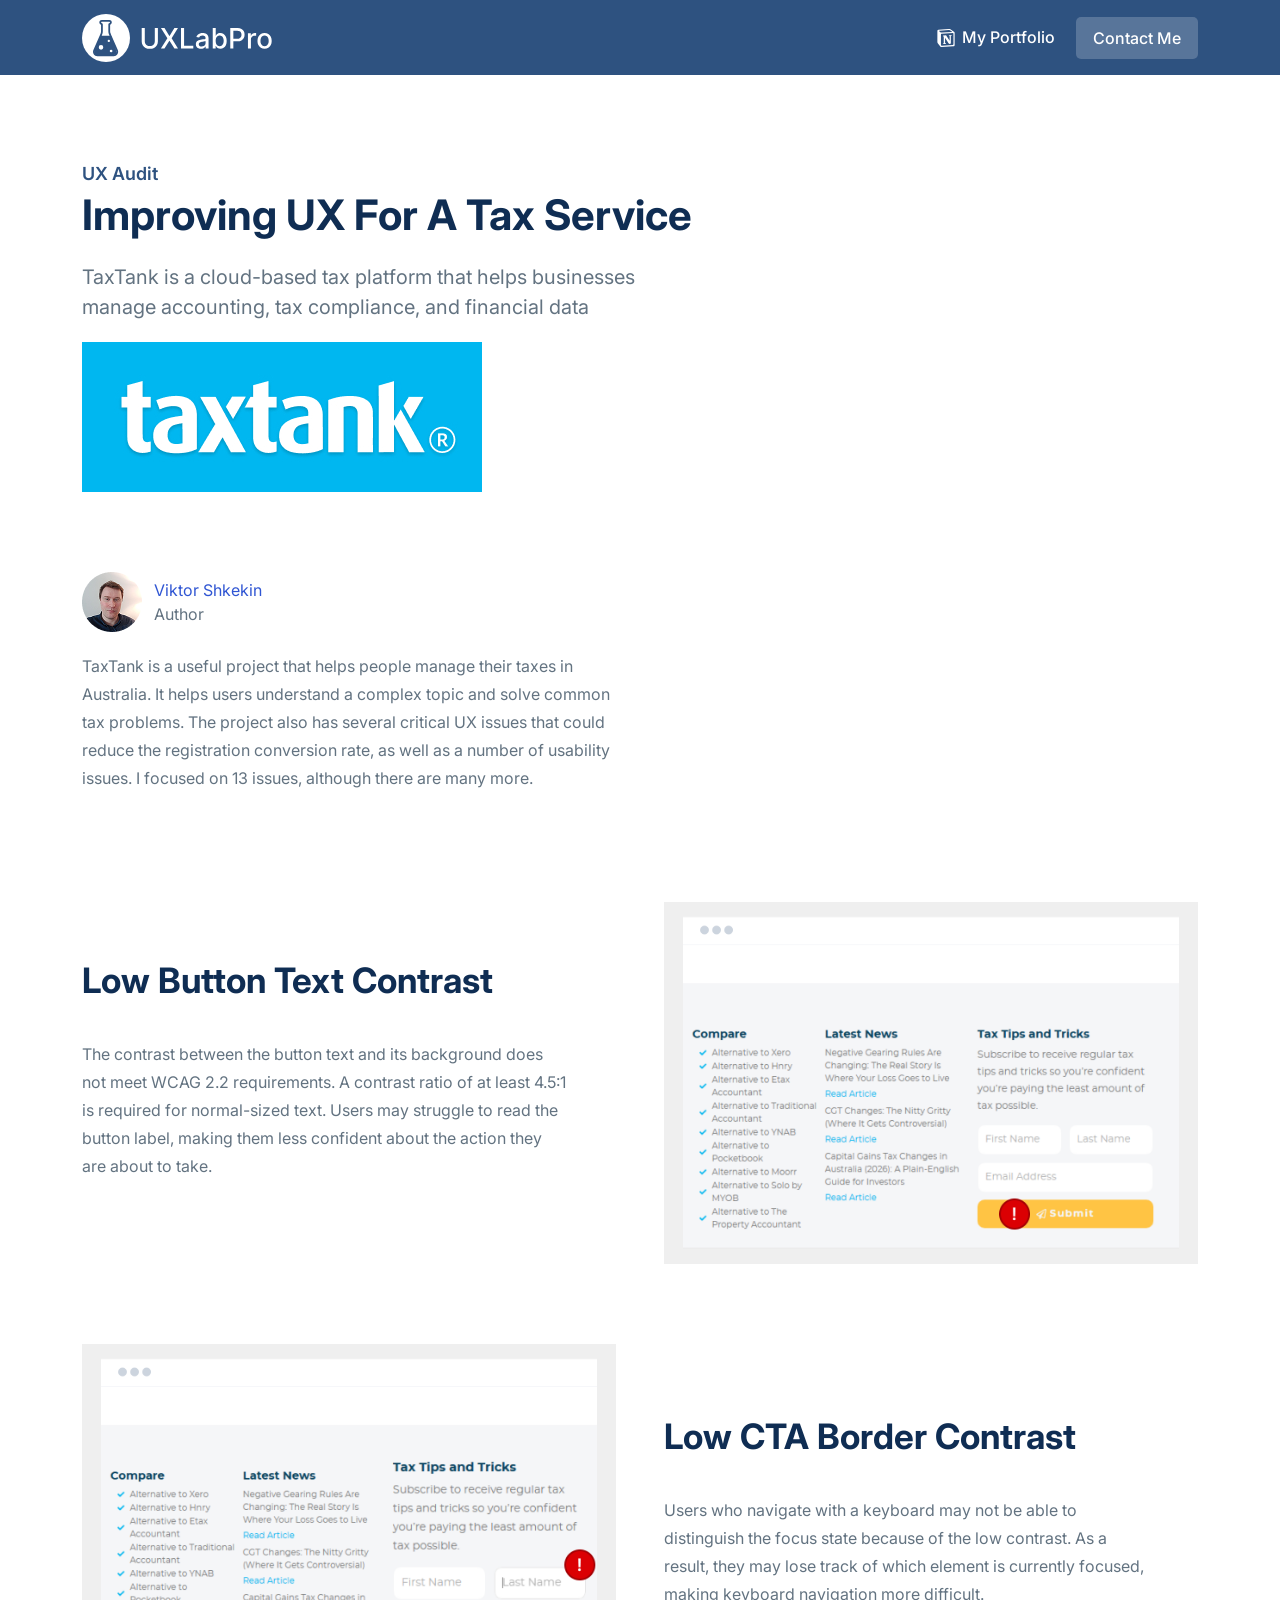
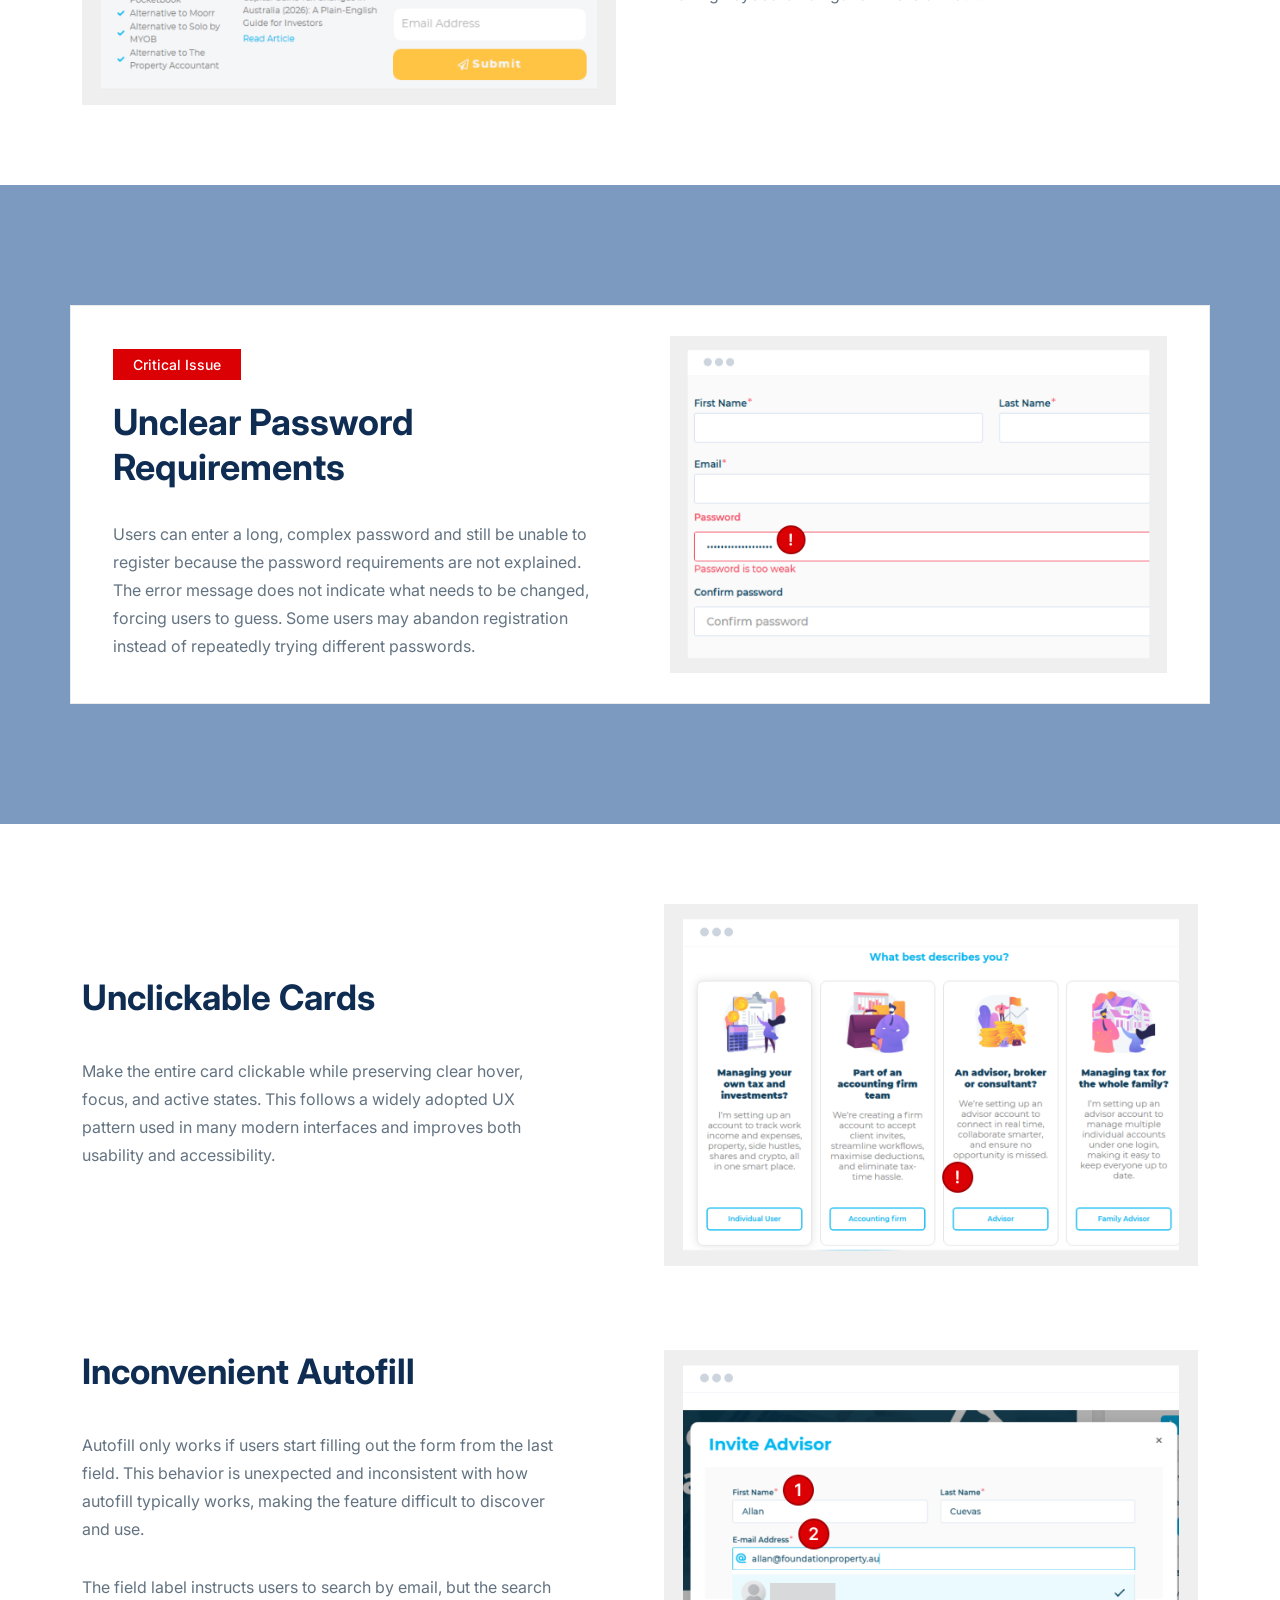
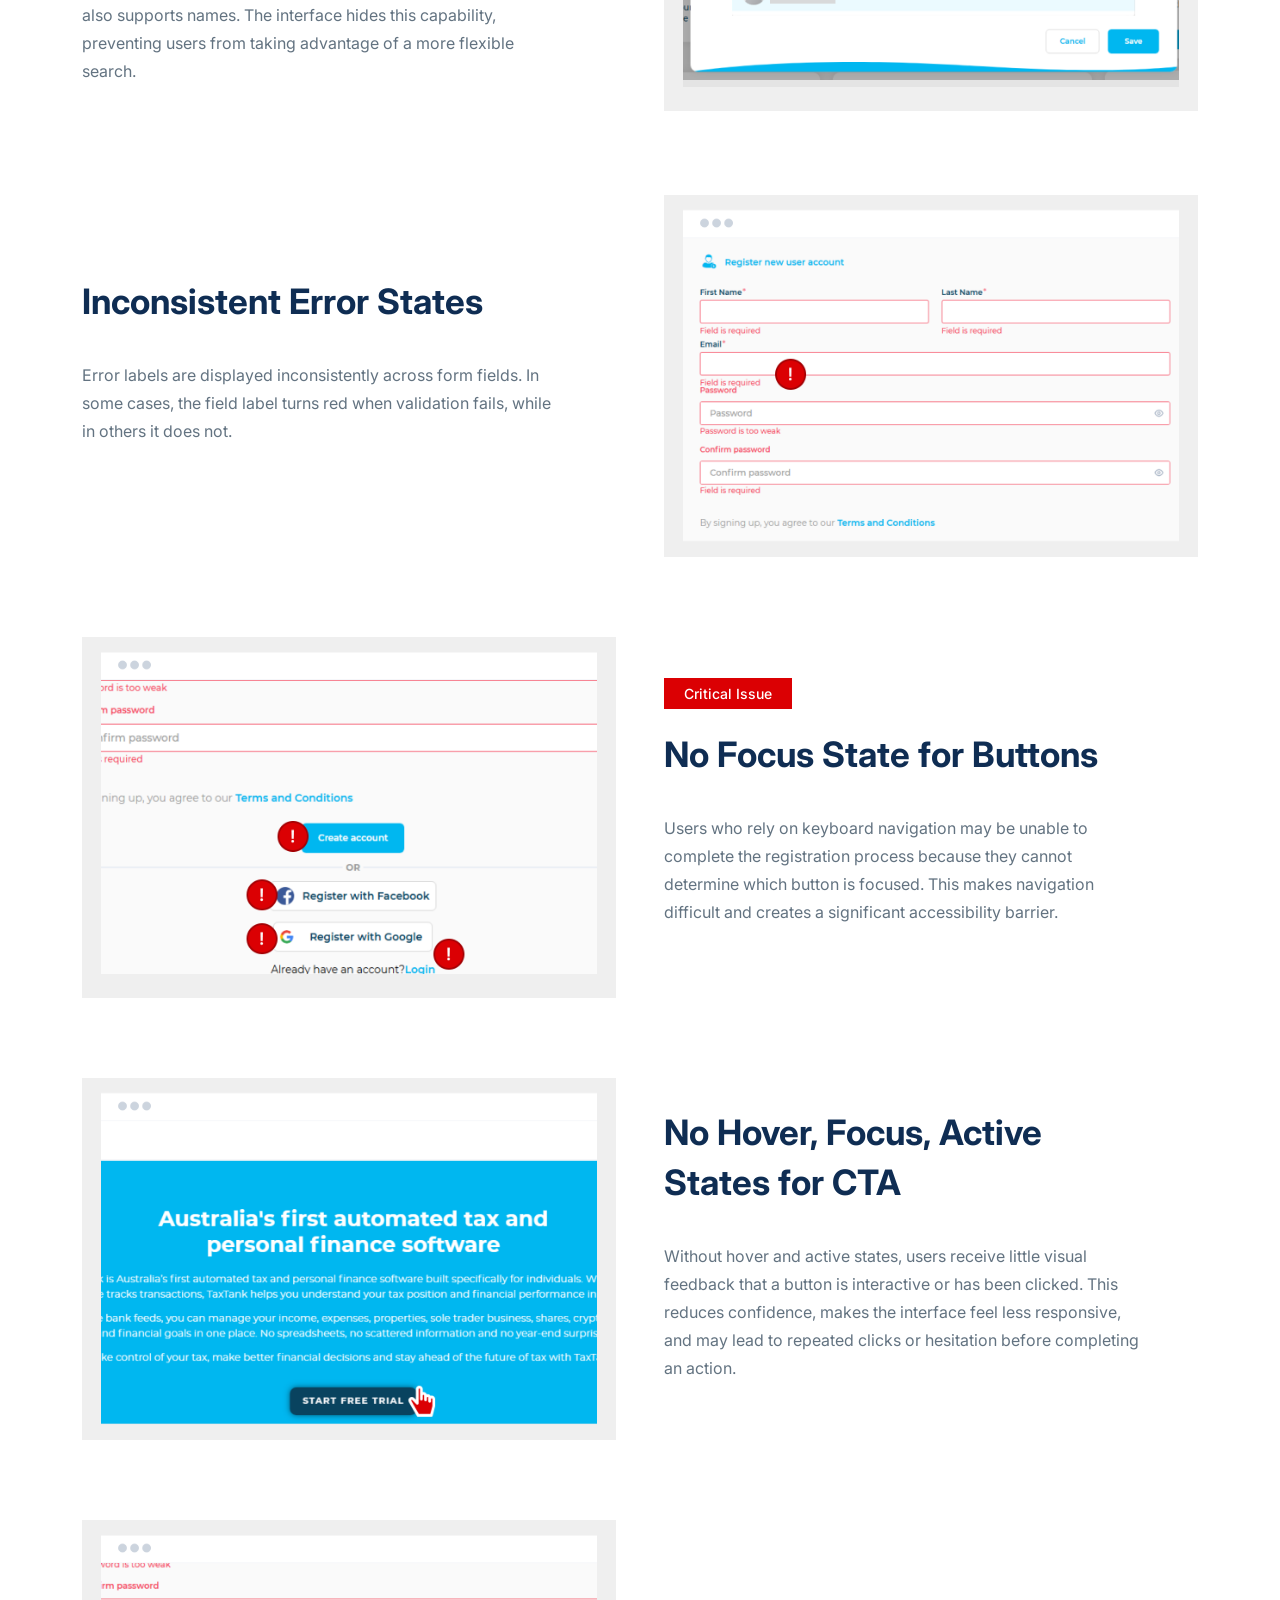
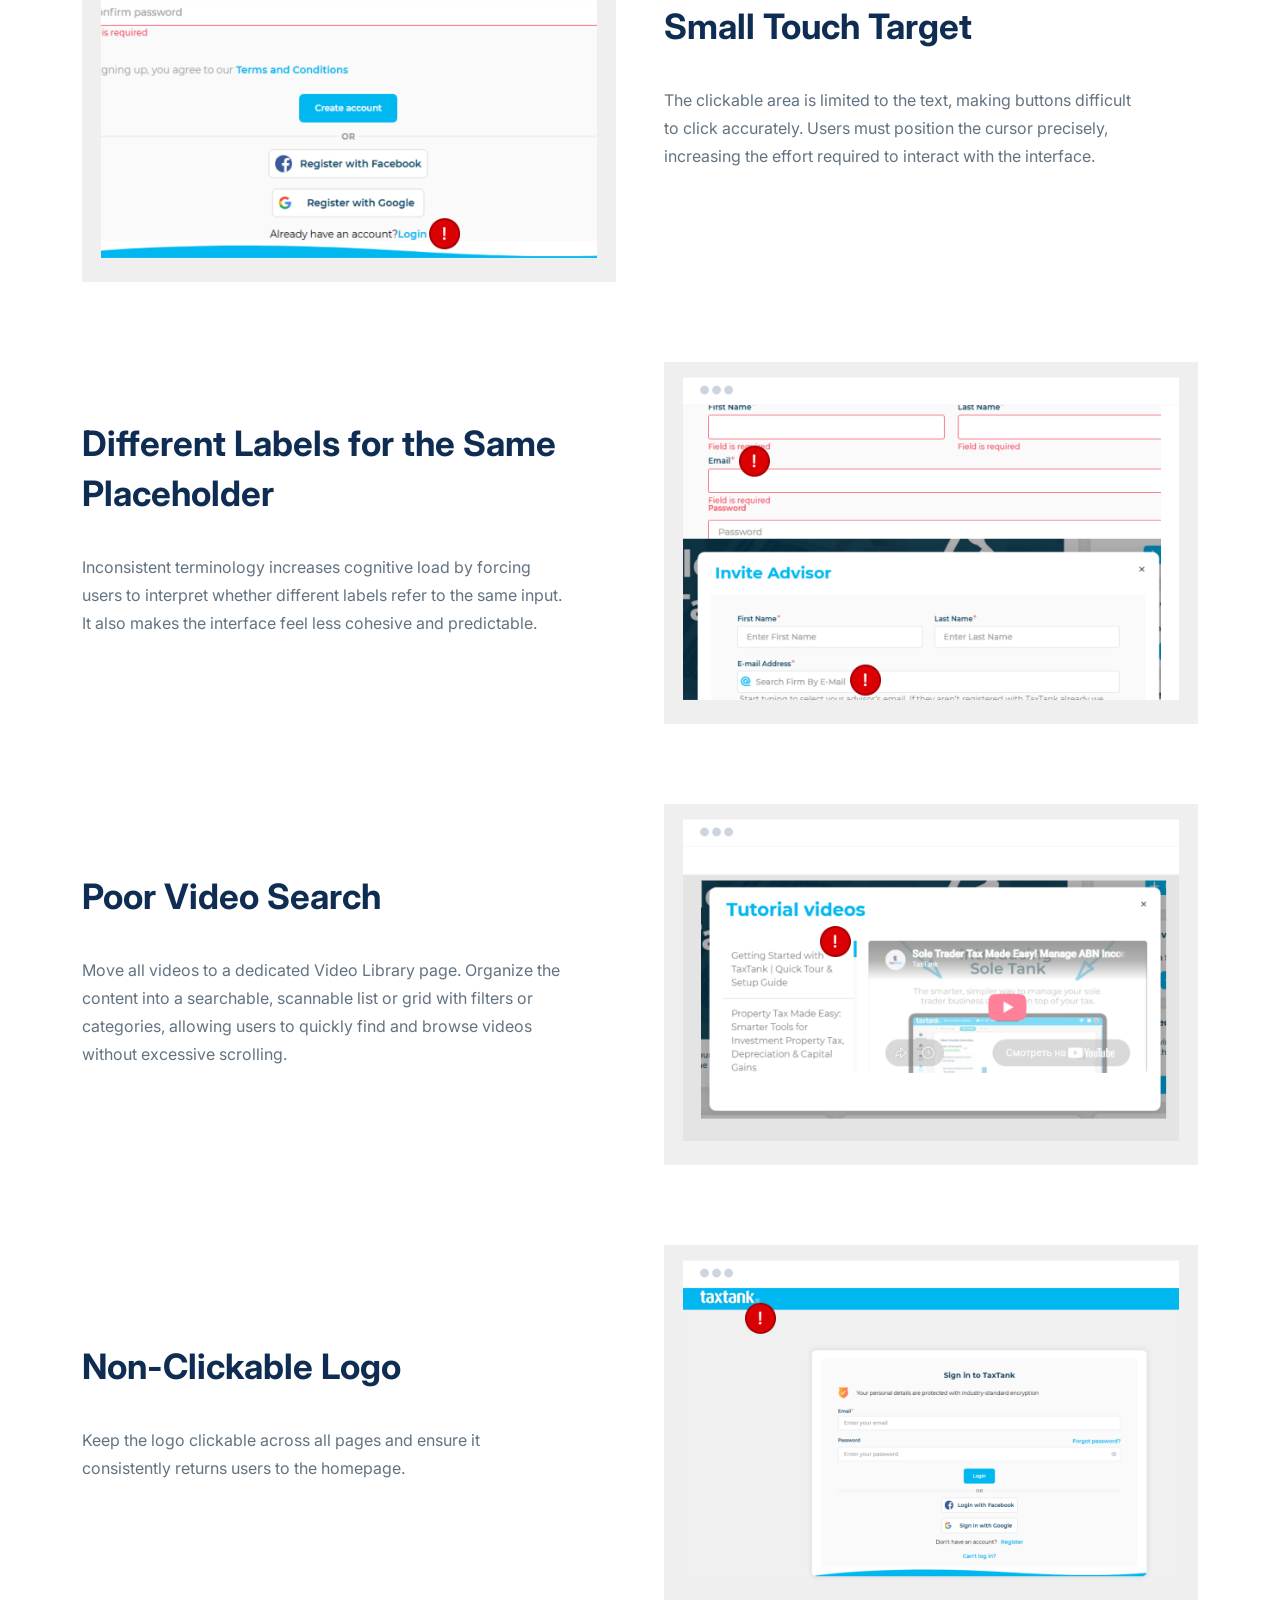
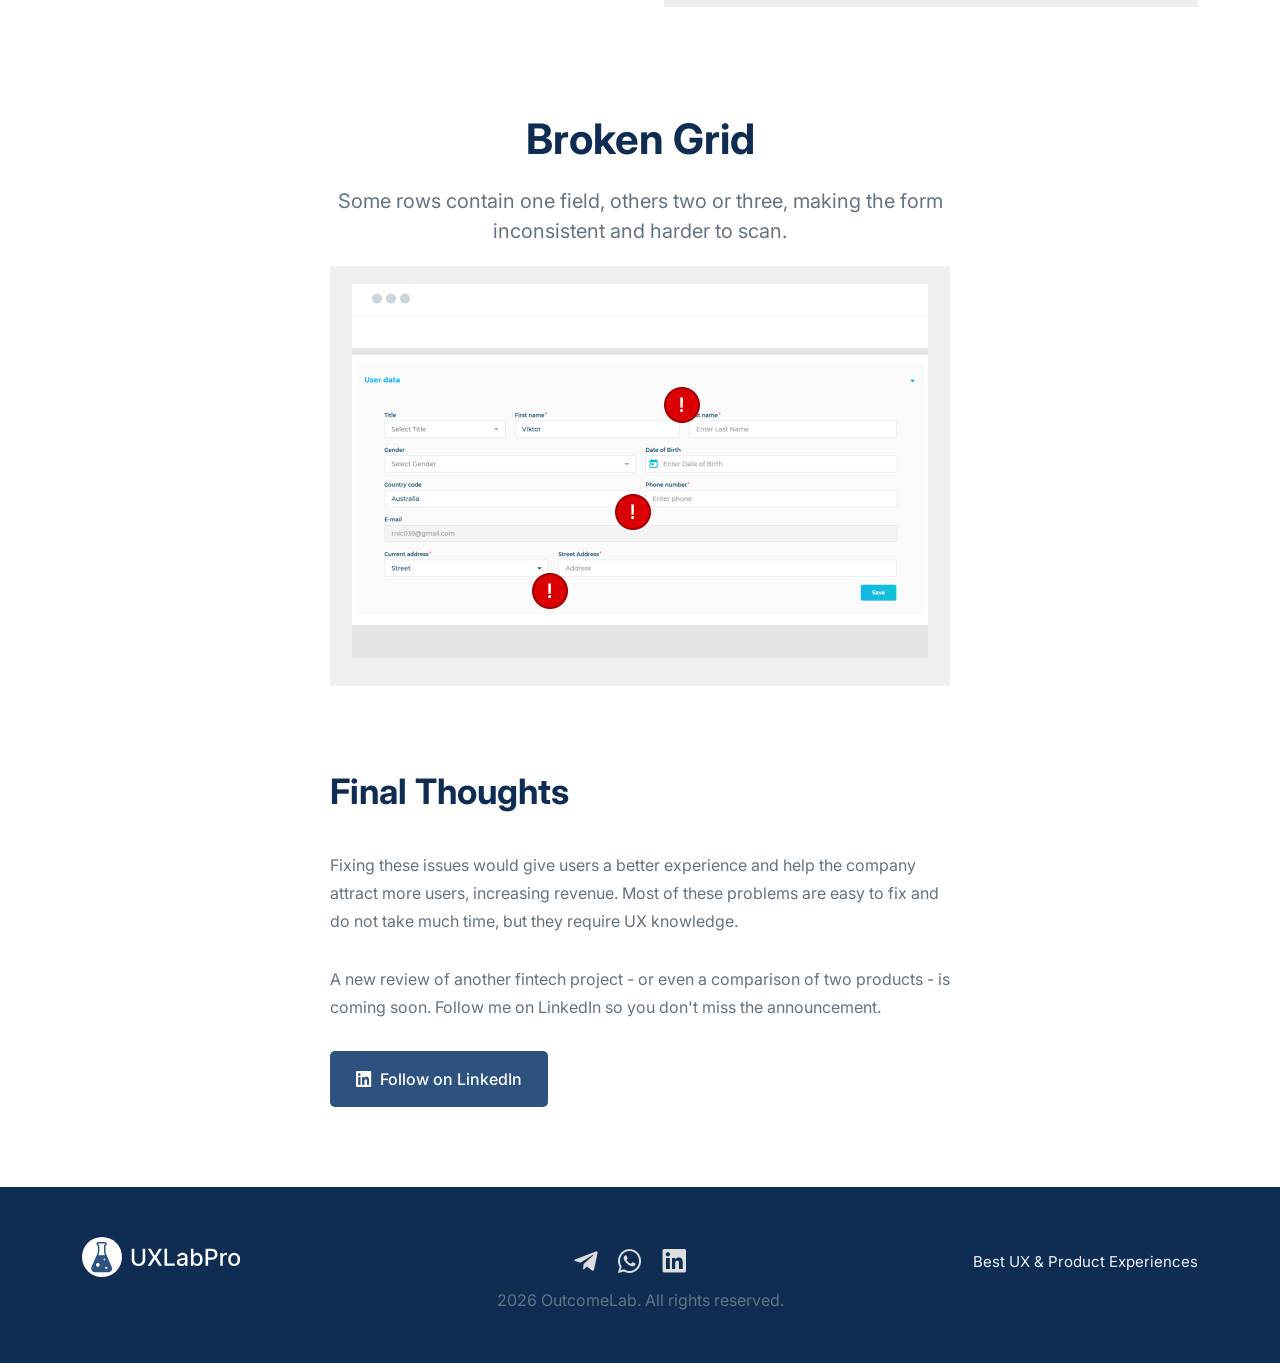
==== taxtank.html @ 3c3e2367 "Add files via upload" ====
<!DOCTYPE html>
<html lang="en">

<base href="@@path">

<link id="fonts-css" href="css/fonts.css" rel="stylesheet" media="screen">
<link id="vvvebjs-css" href="css/custom.css" rel="stylesheet" media="screen">

<link rel="sitemap" type="application/xml" title="Sitemap" href="/feed/index">
<link rel="alternate" type="application/rss+xml" title="Feed" href="/feed/posts" />
<link rel="alternate" type="application/rss+xml" title="Comments Feed" href="/feed/comments" />
<link rel="alternate" type="application/rss+xml" title="Products" href="/feed/products" />

<link rel="icon" type="image/x-icon" href="media/favicon.ico" data-v-global-site.favicon>

<link rel="manifest" href="/manifest.webmanifest">

<link rel="alternate" hreflang="" href="" />

<head>
  <meta http-equiv="Content-Type" content="text/html; charset=UTF-8">
  <meta charset="UTF-8">
  <meta http-equiv="X-UA-Compatible" content="IE=edge">
  <meta name="viewport" content="width=device-width, initial-scale=1.0">
  <title>Play | Free Startup and SaaS Landing Page Template by UIdeck</title>

  <!--====== Favicon Icon ======-->
  <link rel="shortcut icon" href="images/favicon.svg" type="image/svg">

  <!-- ===== All CSS files ===== -->
  <link rel="stylesheet" href="css/bootstrap.min.css">
  <link rel="stylesheet" href="css/animate.css">
  <link rel="stylesheet" href="css/lineicons.css">
  <link rel="stylesheet" href="css/style.css">
</head>

<body>
  <!-- ====== Header Start ====== -->
  <header class="ud-header" data-v-save-global="index.html,header">
    <div class="container">
      <div class="row">
        <div class="col-lg-12">
          <nav class="navbar navbar-expand-lg">
            <div data-v-component-site>
              <a class="navbar-brand" href="index.html" data-v-url-params='{"host":"www.*.*"}'>
                <img src="images/logo/logo.svg" loading="lazy" alt="logo" data-v-site-logo>
                <img src="img/logo.png" alt="Site logo" loading="lazy" class="logo-sticky logo-main"
                  data-v-site-logo-sticky>
                <img src="img/logo-white.png" alt="logo" loading="lazy" class="logo-default-dark logo-main"
                  data-v-site-logo-dark>
                <img src="img/logo-white.png" alt="logo" loading="lazy" class="logo-default-dark-sticky logo-main"
                  data-v-site-logo-dark-sticky>
              </a>
            </div>
            <button class="navbar-toggler">
            </button>

            <div class="navbar-collapse" data-v-component-menu="header" data-v-slug="main-menu">
              <ul id="nav" class="navbar-nav mx-auto" data-v-menu-items>

                <li class="nav-item position-static" data-v-menu-item
                  data-v-class-if-nav-item-has-children="category.children &gt; 0"
                  data-v-class-if-position-static="category.has-text">



                  <div class="ud-submenu" data-v-menu-item-recursive>
                    <div data-v-menu-item class="ud-submenu-item" data-v-class-if-dropdown="category.children &gt; 0">
                      <a class="ud-submenu-link" href="https://github.com/givanz/VvvebJs/wiki" data-v-menu-item-url>
                        <span data-v-menu-item-name data-v-if-not="category.type = 'text'"></span>
                        <span data-v-menu-item-content>
                          <div class="row">
                            <div class="col-6 align-self-center">
                              <img src="/media/demo/posts/4.jpg" alt="Post" width="250" loading="lazy" class="rounded">
                            </div>
                            <div class="col-6">
                              <h4>Features</h4>
                              <p class="text-muted">Just a few mentions, but there is more</p>
                              <ul class="list-unstyled">
                                <li class="text-primary">Page builder</li>
                                <li class="text-primary">Mega menu</li>
                                <li class="text-primary">Multi language</li>
                                <li class="text-primary">Advanced SEO</li>
                                <li class="text-primary">Ecommerce</li>
                              </ul>
                            </div>
                          </div>
                        </span>
                      </a>
                    </div>
                    <div data-v-menu-item class="nav-item" data-v-class-if-dropdown="category.children &gt; 0">
                      <a class="ud-submenu-link" href="https://github.com/givanz/VvvebJs/wiki" data-v-menu-item-url>
                        <span data-v-menu-item-name data-v-if-not="category.type = 'text'">Developer
                          Documentation</span>
                        <span data-v-menu-item-content></span>
                      </a>
                    </div>
                  </div>
                </li>
                <!--
			<ul id="nav" class="navbar-nav mx-auto">
			  <li class="nav-item">
				<a class="ud-menu-scroll" href="#home">Home</a>
			  </li>

			  <li class="nav-item">
				<a class="ud-menu-scroll" href="#about">About</a>
			  </li>
			  <li class="nav-item">
				<a class="ud-menu-scroll" href="#pricing">Pricing</a>
			  </li>
			  <li class="nav-item">
				<a class="ud-menu-scroll" href="#team">Team</a>
			  </li>
			  <li class="nav-item">
				<a class="ud-menu-scroll" href="#contact">Contact</a>
			  </li>
			  <li class="nav-item nav-item-has-children">
				<a href="javascript:void(0)"> Pages </a>
				<ul class="ud-submenu">
				  <li class="ud-submenu-item">
					<a href="about.html" class="ud-submenu-link">
					  About Page
					</a>
				  </li>
				  <li class="ud-submenu-item">
					<a href="pricing.html" class="ud-submenu-link">
					  Pricing Page
					</a>
				  </li>
				  <li class="ud-submenu-item">
					<a href="contact.html" class="ud-submenu-link">
					  Contact Page
					</a>
				  </li>
				  <li class="ud-submenu-item">
					<a href="blog.html" class="ud-submenu-link">
					  Blog Grid Page
					</a>
				  </li>
				  <li class="ud-submenu-item">
					<a href="blog-details.html" class="ud-submenu-link">
					  Blog Details Page
					</a>
				  </li>
				  <li class="ud-submenu-item">
					<a href="login.html" class="ud-submenu-link">
					  Sign In Page
					</a>
				  </li>
				  <li class="ud-submenu-item">
					<a href="404.html" class="ud-submenu-link">404 Page</a>
				  </li>
				</ul>
			  </li>
			</ul>
-->
              </ul>
            </div>


            <div class="navbar-btn  d-sm-inline-block">
              <a href="https://wandering-painter-753.notion.site/Victor-Shkekin-Senior-Product-Designer-358570eb853d80d586e1e775e49eab2e"
                class="ud-main-btn ud-login-btn" target="_blank">

                <img src="images//about/notion.svg" alt="Notion" width="24" height="24">

                My Portfolio
              </a>




              <a class="ud-main-btn ud-white-btn" data-bs-toggle="modal" data-bs-target="#contactModal"
                data-v-url="user/signup/index" href="javascript:void(0)">
                Contact Me
              </a>
            </div>
          </nav>
        </div>
      </div>
    </div>
  </header>
  <!-- ====== Header End ====== -->

  <!-- ====== Banner Start ====== -->

  <section class="ud-page-banner">

    <div class="container mt-5">

      <div class="row">

        <div class="col-lg-12">
          <div class="ud-blog-details-content">

            <div class="ud-section-title">


              <span>UX Audit</span>

              <h1> Improving UX for a Tax Service </h1>
              <p>
                TaxTank is a cloud-based tax platform that helps businesses manage accounting, tax compliance, and
                financial data
              </p>
              <div class="ud-blog-image">

                <img src="images/img/tax.jpg" alt="blog">

              </div>

            </div>


          </div>
        </div>


      </div>
    </div>


    <div class="container mt-5">
      <div class="row">
        <div class="col-lg-6 ">
          <div class="ud-blog-details-content ">

            <div class="autor-article-container ">

              <img src="images/blog/author.png" alt="author">
              <div class="autor-article">
                <span>
                  <a href="javascript:void(0)"> Viktor Shkekin </a>
                </span>
                <span>
                  Author
                </span>
              </div>
            </div>
          </div>

          <p class="ud-blog-details-para">
            TaxTank is a useful project that helps people manage their taxes in Australia. It helps users understand a
            complex topic and solve common tax problems. The project also has several critical UX issues that could
            reduce the registration conversion rate, as well as a number of usability issues. I focused on 13 issues,
            although there are many more.
          </p>
        </div>
      </div>
    </div>

    <!-- ====== The first block ====== -->


    <!-- ====== left  ====== -->
    <div class="container mt-5 ">
      <div class="row align-items-center gx-5">

        <div class="col-lg-6">
          <div class="ud-blog-details-content">
            <h2 class="ud-blog-details-title">
              Low Button Text Contrast
            </h2>
            <p class="ud-blog-details-para">
              The contrast between the button text and its background does not meet WCAG 2.2 requirements.
              A contrast ratio of at least 4.5:1 is required for normal-sized text.
              Users may struggle to read the button label, making them less confident about the action they are about to
              take.
            </p>
          </div>
        </div>

        <div class="col-lg-6 zoom-card ">
          <div class="ud-blog-sidebar">

            <div class="ud-blog-image">

              <img src="images/companies/taxtank/1.png" class="w-100 zoom-image" data-bs-toggle="modal"
                style="cursor: zoom-in" ; data-bs-target="#imageModal">
            </div>

          </div>
        </div>

      </div>
    </div>

    <!-- ====== right  ====== -->
    <div class="container mt-5">
      <div class="row align-items-center gx-5">

        <div class="col-lg-6 zoom-card gap-mobile">
          <div class="ud-blog-sidebar">

            <div class="ud-blog-image">

              <img src="images/companies/taxtank/2.png" class="w-100 zoom-image" data-bs-toggle="modal"
                style="cursor: zoom-in" data-bs-target="#imageModal ">
            </div>

          </div>
        </div>
        <div class="col-lg-6">
          <div class="ud-blog-details-content ">
            <h2 class="ud-blog-details-title">
              Low CTA Border Contrast
            </h2>
            <p class="ud-blog-details-para">
              Users who navigate with a keyboard may not be able to distinguish the focus state because of the low
              contrast. As a result,
              they may lose track of which element is currently focused, making keyboard navigation more difficult.
            </p>

          </div>
        </div>



      </div>
    </div>

    <!-- ====== important  ====== -->
    <section id="about" class="ud-about mt-5">
      <div class="container ">
        <div class="row">
          <div class="ud-about-wrapper wow fadeInUp" data-wow-delay=".2s">
            <div class="col-lg-6">
              <div class="ud-about-content-wrapper">
                <div class="ud-about-content">
                  <span class="tag tag-red">Critical Issue</span>
                  <h2>Unclear Password Requirements</h2>
                  <p>
                    Users can enter a long, complex password and still be unable to register because the password
                    requirements are not explained.
                    The error message does not indicate what needs to be changed, forcing users to guess. Some users may
                    abandon registration
                    instead of repeatedly trying different passwords.
                  </p>

                </div>
              </div>
            </div>

            <div class="col-lg-6 zoom-card gap-mobile">
              <div class="ud-blog-sidebar">

                <div class="ud-blog-image ud-about-image">

                  <img src="images/companies/taxtank/3.png" class="w-100 zoom-image" data-bs-toggle="modal"
                    style="cursor: zoom-in" data-bs-target="#imageModal ">
                </div>

              </div>
            </div>



          </div>
        </div>
      </div>
    </section>

    <!-- ====== left  ====== -->
    <div class="container mt-5 ">
      <div class="row align-items-center gx-5">

        <div class="col-lg-6">
          <div class="ud-blog-details-content">
            <h2 class="ud-blog-details-title">
              Unclickable Cards
            </h2>
            <p class="ud-blog-details-para">
              Make the entire card clickable while preserving clear hover, focus, and active states. This follows a
              widely adopted UX pattern used in many modern interfaces and improves both usability and accessibility.
            </p>
          </div>
        </div>

        <div class="col-lg-6 zoom-card ">
          <div class="ud-blog-sidebar">

            <div class="ud-blog-image">

              <img src="images/companies/taxtank/4.png" class="w-100 zoom-image" data-bs-toggle="modal"
                style="cursor: zoom-in" ; data-bs-target="#imageModal">
            </div>

          </div>
        </div>

      </div>
    </div>

    <!-- ====== left  ====== -->
    <div class="container mt-5 ">
      <div class="row align-items-center gx-5">

        <div class="col-lg-6">
          <div class="ud-blog-details-content">
            <h2 class="ud-blog-details-title">
              Inconvenient Autofill
            </h2>
            <p class="ud-blog-details-para">
              Autofill only works if users start filling out the form from the last field. This behavior is unexpected
              and inconsistent with how autofill
              typically works, making the feature difficult to discover and use.
            </p>

            <p class="ud-blog-details-para">
              The field label instructs users to search by email, but the search also supports names. The interface
              hides this capability,
              preventing users from taking advantage of a more flexible search.
            </p>
          </div>
        </div>

        <div class="col-lg-6 zoom-card ">
          <div class="ud-blog-sidebar">

            <div class="ud-blog-image">

              <img src="images/companies/taxtank/5.png" class="w-100 zoom-image" data-bs-toggle="modal"
                style="cursor: zoom-in" ; data-bs-target="#imageModal">
            </div>

          </div>
        </div>

      </div>
    </div>

    <!-- ====== left  ====== -->
    <div class="container mt-5 ">
      <div class="row align-items-center gx-5">

        <div class="col-lg-6">
          <div class="ud-blog-details-content">
            <h2 class="ud-blog-details-title">
              Inconsistent Error States
            </h2>
            <p class="ud-blog-details-para">
              Error labels are displayed inconsistently across form fields. In some cases, the field label turns red
              when validation fails, while in others it does not.
            </p>
          </div>
        </div>

        <div class="col-lg-6 zoom-card ">
          <div class="ud-blog-sidebar">

            <div class="ud-blog-image">

              <img src="images/companies/taxtank/6.png" class="w-100 zoom-image" data-bs-toggle="modal"
                style="cursor: zoom-in" ; data-bs-target="#imageModal">
            </div>

          </div>
        </div>

      </div>
    </div>

    <!-- ====== right  ====== -->
    <div class="container mt-5">
      <div class="row align-items-center gx-5">

        <div class="col-lg-6 zoom-card gap-mobile">
          <div class="ud-blog-sidebar">

            <div class="ud-blog-image">

              <img src="images/companies/taxtank/7.png" class="w-100 zoom-image" data-bs-toggle="modal"
                style="cursor: zoom-in" data-bs-target="#imageModal ">
            </div>

          </div>
        </div>
        <div class="col-lg-6">
          <div class="ud-blog-details-content ">
            <div class="ud-about-content">
              <span class="tag tag-red">Critical Issue</span>
            </div>
            <h2 class="ud-blog-details-title">
              No Focus State for Buttons
            </h2>
            <p class="ud-blog-details-para">
              Users who rely on keyboard navigation may be unable to complete the registration process because they
              cannot determine which button is focused.
              This makes navigation difficult and creates a significant accessibility barrier.
            </p>

          </div>
        </div>



      </div>
    </div>

    <!-- ====== right  ====== -->
    <div class="container mt-5">
      <div class="row align-items-center gx-5">

        <div class="col-lg-6 zoom-card gap-mobile">
          <div class="ud-blog-sidebar">

            <div class="ud-blog-image">

              <img src="images/companies/taxtank/8.png" class="w-100 zoom-image" data-bs-toggle="modal"
                style="cursor: zoom-in" data-bs-target="#imageModal ">
            </div>

          </div>
        </div>
        <div class="col-lg-6">
          <div class="ud-blog-details-content ">
            <h2 class="ud-blog-details-title">
              No Hover, Focus, Active States for CTA
            </h2>
            <p class="ud-blog-details-para">
              Without hover and active states, users receive little visual feedback that a button is interactive or has
              been clicked. This reduces confidence, makes the interface feel less responsive, and may lead to repeated
              clicks or hesitation before completing an action.
            </p>

          </div>
        </div>



      </div>
    </div>

    <!-- ====== right  ====== -->
    <div class="container mt-5">
      <div class="row align-items-center gx-5">

        <div class="col-lg-6 zoom-card gap-mobile">
          <div class="ud-blog-sidebar">

            <div class="ud-blog-image">

              <img src="images/companies/taxtank/9.png" class="w-100 zoom-image" data-bs-toggle="modal"
                style="cursor: zoom-in" data-bs-target="#imageModal ">
            </div>

          </div>
        </div>
        <div class="col-lg-6">
          <div class="ud-blog-details-content ">
            <h2 class="ud-blog-details-title">
              Small Touch Target
            </h2>
            <p class="ud-blog-details-para">
              The clickable area is limited to the text, making buttons difficult to click accurately.
              Users must position the cursor precisely, increasing the effort required to interact with the interface.
            </p>

          </div>
        </div>



      </div>
    </div>

    <!-- ====== left  ====== -->
    <div class="container mt-5 ">
      <div class="row align-items-center gx-5">

        <div class="col-lg-6">
          <div class="ud-blog-details-content">
            <h2 class="ud-blog-details-title">
              Different Labels for the Same Placeholder
            </h2>
            <p class="ud-blog-details-para">
              Inconsistent terminology increases cognitive load by forcing users to interpret whether different labels
              refer to the same input.
              It also makes the interface feel less cohesive and predictable.
            </p>
          </div>
        </div>

        <div class="col-lg-6 zoom-card ">
          <div class="ud-blog-sidebar">

            <div class="ud-blog-image">

              <img src="images/companies/taxtank/10.png" class="w-100 zoom-image" data-bs-toggle="modal"
                style="cursor: zoom-in" ; data-bs-target="#imageModal">
            </div>

          </div>
        </div>

      </div>
    </div>

    <!-- ====== left  ====== -->
    <div class="container mt-5 ">
      <div class="row align-items-center gx-5">

        <div class="col-lg-6">
          <div class="ud-blog-details-content">
            <h2 class="ud-blog-details-title">
              Poor Video Search
            </h2>
            <p class="ud-blog-details-para">
              Move all videos to a dedicated Video Library page. Organize the content into a searchable, scannable list
              or grid with filters or categories, allowing users to quickly find and browse videos without excessive
              scrolling.
            </p>
          </div>
        </div>

        <div class="col-lg-6 zoom-card ">
          <div class="ud-blog-sidebar">

            <div class="ud-blog-image">

              <img src="images/companies/taxtank/11.png" class="w-100 zoom-image" data-bs-toggle="modal"
                style="cursor: zoom-in" ; data-bs-target="#imageModal">
            </div>

          </div>
        </div>

      </div>
    </div>

    <!-- ====== left  ====== -->
    <div class="container mt-5 ">
      <div class="row align-items-center gx-5">

        <div class="col-lg-6">
          <div class="ud-blog-details-content">
            <h2 class="ud-blog-details-title">
              Non-Clickable Logo
            </h2>
            <p class="ud-blog-details-para">
              Keep the logo clickable across all pages and ensure it consistently returns users to the homepage.
            </p>
          </div>
        </div>

        <div class="col-lg-6 zoom-card ">
          <div class="ud-blog-sidebar">

            <div class="ud-blog-image">

              <img src="images/companies/taxtank/12.png" class="w-100 zoom-image" data-bs-toggle="modal"
                style="cursor: zoom-in" ; data-bs-target="#imageModal">
            </div>

          </div>
        </div>

      </div>
    </div>

    <!-- ====== center  ====== -->
    <div class="container mt-4">
      <div class="row">
        <div class="col-lg-12">
          <div class="ud-section-title mx-auto text-center mt-5">
            <h2 class="ud-blog-details-title">
              Broken Grid
            </h2>
            <p class="ud-blog-details-para">
              Some rows contain one field, others two or three, making the form inconsistent and harder to scan.
            </p>
            <div class="zoom-card">
              <div class="ud-blog-sidebar">

                <div class="ud-blog-image">

                  <img src="images/companies/taxtank/13.png" class="w-100 zoom-image" data-bs-toggle="modal"
                    style="cursor: zoom-in" data-bs-target="#imageModal ">
                </div>

              </div>
            </div>

          </div>


        </div>
      </div>
    </div>

    <!-- ====== The last block ====== -->


    <div class="container mt-5">
      <div class="row">
        <div class="col-lg-12 ">



          <h2 class="ud-blog-details-title  last-description mx-auto">
            Final Thoughts
          </h2>
          <p class="ud-blog-details-para last-description mx-auto">
            Fixing these issues would give users a better experience and help the company attract more users, increasing
            revenue. Most of these problems are easy to fix and do not take much time, but they require UX knowledge.
          </p>
          <p class="ud-blog-details-para last-description mx-auto">
            A new review of another fintech project - or even a comparison of two products - is coming soon. Follow me
            on LinkedIn so you don't miss the announcement.
          </p>

          <div class="last-description mx-auto">
            <a href="https://www.linkedin.com/in/viktor-shkekin/" class="ud-main-btn" target="_blank"
              rel="noopener noreferrer">
              <i class="lni lni-linkedin-original"></i>
              Follow on LinkedIn
            </a>
          </div>


          </ul>
        </div>
      </div>
    </div>





  </section>

  </section>
  <!-- ====== Blog Details End ====== -->
  <!--
  <!-- 
  <section class="ud-blog-grids">
    <div class="container mt-5">
      <div class="row">
        <div class="col-lg-4 col-md-6">
          <div class="ud-single-blog">
            <div class="ud-blog-image">
              <a href="blog-details.html">
                <img src="images/blog/blog-01.jpg" alt="blog">
              </a>
            </div>
            <div class="ud-blog-content">
              <span class="ud-blog-date">Dec 22, 2023</span>
              <h3 class="ud-blog-title">
                <a href="blog-details.html">
                  Meet AutoManage, the best AI management tools
                </a>
              </h3>
              <p class="ud-blog-desc">
                Lorem Ipsum is simply dummy text of the printing and
                typesetting industry.
              </p>
            </div>
          </div>
        </div>
        <div class="col-lg-4 col-md-6">
          <div class="ud-single-blog">
            <div class="ud-blog-image">
              <a href="blog-details.html">
                <img src="images/blog/blog-02.jpg" alt="blog">
              </a>
            </div>
            <div class="ud-blog-content">
              <span class="ud-blog-date">Dec 22, 2023</span>
              <h3 class="ud-blog-title">
                <a href="blog-details.html">
                  How to earn more money as a wellness coach
                </a>
              </h3>
              <p class="ud-blog-desc">
                Lorem Ipsum is simply dummy text of the printing and
                typesetting industry.
              </p>
            </div>
          </div>
        </div>
        <div class="col-lg-4 col-md-6">
          <div class="ud-single-blog">
            <div class="ud-blog-image">
              <a href="blog-details.html">
                <img src="images/blog/blog-03.jpg" alt="blog">
              </a>
            </div>
            <div class="ud-blog-content">
              <span class="ud-blog-date">Dec 22, 2023</span>
              <h3 class="ud-blog-title">
                <a href="blog-details.html">
                  The no-fuss guide to upselling and cross selling
                </a>
              </h3>
              <p class="ud-blog-desc">
                Lorem Ipsum is simply dummy text of the printing and
                typesetting industry.
              </p>
            </div>
          </div>
        </div>

      </div>
    </div>
  </section>
  -->
  <!-- ====== Blog End ====== -->
  </div>
  <!-- ====== Footer Start ====== -->
  <footer class="ud-footer wow fadeInUp" data-wow-delay=".15s" data-v-save-global="index.html,footer">

    <div class="ud-footer-widgets">
      <div class="container">
        <div class="row">
          <div class="col-lg-12">

            <div class="ud-widget">
              <div>
                <a href="index.html" class="ud-footer-logo">
                  <img src="images/logo/logo.svg" alt="logo">
                </a>

              </div>

              <div>
                <ul class="ud-widget-socials">
                  <li>
                    <a href="https://t.me/ViktorSkn">
                      <i class="lni lni-telegram-original"></i>
                    </a>
                  </li>
                  <li>
                    <a href="https://wa.me/79052461625">
                      <i class="lni lni-whatsapp"></i>
                    </a>
                  </li>

                  <li>
                    <a href="https://www.linkedin.com/in/viktor-shkekin/">
                      <i class="lni lni-linkedin-original"></i>
                    </a>
                  </li>
                </ul>
              </div>

              <div>
                <p class="ud-widget-desc">
                  Best UX & Product Experiences
                </p>
              </div>

            </div>

            <div class="rights">
              <p class="ud-widget-desc">
                2026 OutcomeLab.
                All rights reserved.
              </p>
            </div>



          </div>
        </div>




      </div>
    </div>
    </div>

  </footer>

  <!-- ====== Back To Top Start ====== -->
  <a href="javascript:void(0)" class="back-to-top">
    <i class="lni lni-chevron-up"> </i>
  </a>
  <!-- ====== Back To Top End ====== -->

  <!-- ====== All Javascript Files ====== -->
  <script src="js/bootstrap.bundle.min.js"></script>
  <script src="js/wow.min.js"></script>
  <script src="js/main.js"></script>

  <!-- Vvveb Ajax Common Js -->
  <script src="../../js/jquery.min.js"></script>
  <script id="app-js" src="../../js/app.js"></script>

  <script>
    // ==== for menu scroll
    const pageLink = document.querySelectorAll(".ud-menu-scroll");

    pageLink.forEach((elem) => {
      elem.addEventListener("click", (e) => {
        e.preventDefault();
        document.querySelector(elem.getAttribute("href")).scrollIntoView({
          behavior: "smooth",
          offsetTop: 1 - 60,
        });
      });
    });

    // section menu active
    function onScroll(event) {
      const sections = document.querySelectorAll(".ud-menu-scroll");
      const scrollPos =
        window.pageYOffset ||
        document.documentElement.scrollTop ||
        document.body.scrollTop;

      for (let i = 0; i < sections.length; i++) {
        const currLink = sections[i];
        const val = currLink.getAttribute("href");
        const refElement = document.querySelector(val);
        const scrollTopMinus = scrollPos + 73;
        if (
          refElement.offsetTop <= scrollTopMinus &&
          refElement.offsetTop + refElement.offsetHeight > scrollTopMinus
        ) {
          document
            .querySelector(".ud-menu-scroll")
            .classList.remove("active");
          currLink.classList.add("active");
        } else {
          currLink.classList.remove("active");
        }
      }
    }

    window.document.addEventListener("scroll", onScroll);
  </script>


  <div class="bg-image"></div>

  <div class="alert alert-light alert-dismissible fade alert-top" role="alert" style="display:none">
    <div class="container">

      <div class="message">
        Product was added to cart.
      </div>


      <button type="button" class="btn-close" data-dismiss="alert" aria-label="Close"></button>
    </div>
  </div>

  <div class="modal fade" id="searchModal" tabindex="-1" aria-labelledby="searchModalLabel" aria-hidden="true">
    <div class="modal-dialog modal-dialog-scrollable">
      <button type="button" class="btn-close btn-close-white small" data-bs-dismiss="modal" aria-label="Close"></button>
      <div class="modal-content border-0">
        <div class="modal-body p-0">

          <form action="%7B%24this.global.path%7D/search" method="get">
            <input type="hidden" name="route" value="search">
            <div class="d-flex">
              <div class="input-group">
                <input type="search" name="search" class="form-control border-0 p-3 px-4" id="headerSearch"
                  placeholder="Start typing to search" data-v-vvveb-action="search" data-selector=".search-results"
                  data-v-vvveb-on="input" data-url="{$this.global.path}/search">
                <button class="btn btn-outline-primary border-0" type="submit" title="Search">
                  <div class="la-flip-horizontal">
                    <i class="la la-search la-lg" aria-hidden="true"></i>
                  </div>
                </button>
              </div>
            </div>

            <div class="loading d-none d-flex justify-content-center m-5">
              <div class="spinner-border" role="status">
                <span class="visually-hidden">Loading...</span>
              </div>
            </div>
          </form>

          <div class="search-results">
          </div>

        </div>
      </div>
    </div>

  </div>


  <div class="offcanvas offcanvas-end" tabindex="-1" id="cart-offcanvas" aria-labelledby="cart-offcanvas">

    <div class="offcanvas-header pb-0">
      <h5 class="offcanvas-title"></h5>
      <button type="button" class="btn-close" data-bs-dismiss="offcanvas" aria-label="Close"></button>
    </div>
    <div class="offcanvas-body d-flex flex-column pt-2" data-v-component-cart="offcanvas">

      <div class="table-responsive flex-grow-1">
        <table class="table cart-table align-middle mb-0">
          <tbody>


            <tr data-v-cart-product>
              <td class="text-center">
                <a href="#40" data-v-cart-product-url>
                  <img src="demo/img/product.webp" alt="Product name" class="img-rounded" loading="lazy"
                    data-v-cart-product-image width=50>
                </a>
              </td>
              <td class="text-start small">
                <a href="#40" class="d-block" data-v-cart-product-url>
                  <span data-v-cart-product-name>Product name</span>
                </a>

                <span data-v-cart-product-quantity>1</span>
                <i class="la la-times text-muted"></i>
                <span data-v-cart-product-price_tax_formatted>$123.20</span>

                <div class="option" data-v-if="product.option">
                  <div class="" data-v-product-option>
                    <span data-v-product-option-option>Color</span>: <span data-v-product-option-name>Red</span>
                    <span data-v-if="value.price > 0">(<span data-v-product-option-price></span>)</span>
                  </div>
                  <div class="" data-v-product-option>
                    <span data-v-product-option-option>Size</span>: <span data-v-product-option-name>XL</span>
                    <span data-v-if="value.price > 0">(<span data-v-product-option-price></span>)</span>
                  </div>
                  <div class="" data-v-product-option>
                    <span data-v-product-option-option>Material</span>: <span data-v-product-option-name>Wool</span>
                    <span data-v-if="value.price > 0">(<span data-v-product-option-price></span>)</span>
                  </div>
                </div>

                <div class="subscription" data-v-if="product.subscription">
                  <span>Subscription plan</span>:
                  <span data-v-cart-product-subscription_name>Subscription plan</span>
                </div>
              </td>
              <td class="text-end">
                <a class="btn btn-remove btn-sm border-0" data-v-vvveb-action="removeFromCart"
                  data-v-cart-product-remove-url>
                  <i class="la la-times-circle la-lg"></i>
                </a>
              </td>
            </tr>
            <tr data-v-cart-product>
              <td class="text-center">
                <a href="#40" data-v-cart-product-url>
                  <img src="demo/img/product.webp" alt="Product name" class="img-rounded" loading="lazy"
                    data-v-cart-product-image width=50>
                </a>
              </td>
              <td class="text-start">
                <a href="#40" class="d-block" data-v-cart-product-url data-v-cart-product-name>
                  Product name
                </a>

                <span data-v-cart-product-quantity>1</span>
                <i class="la la-times text-muted"></i>
                <span data-v-cart-product-price_tax_formatted>$123.20</span>


              </td>
              <td class="text-end">
                <a class="btn btn-outline-secondary btn-sm border-0" data-v-vvveb-action="removeFromCart"
                  data-v-cart-product-remove-url>
                  <i class="la la-times"></i>
                </a>
              </td>
            </tr>
            <tr data-v-if-not="cart.total_items">
              <td colspan="100">
                <div class="d-flex  p-2">
                  <div class="text-center p-2 opacity-75">
                    <!-- <img src="demo/img/bag.svg" width="20" alt> -->
                    <i class="la la-2x la-shopping-bag"></i>
                  </div>
                  <div class="p-2">
                    <strong>Empty cart</strong>
                    <br>
                    <span class="text-muted">No products added yet!</span>
                  </div>
                </div>
              </td>
            </tr>
          </tbody>

        </table>
      </div>

      <div class="p-3 pt-0 border-top" data-v-if="cart.total_items">
        <div class="table-responsive mb-2" data-v-cart-totals>
          <table class="table mb-0 cart-table cart-total" cellspacing="0">
            <tfoot>
              <tr data-v-cart-total>
                <td colspan="5" class="text-end">
                  <small data-v-cart-total-title>Sub-Total</small>:
                </td>
                <td class="text-end">
                  <span data-v-cart-total-text data-v-if="total.text"> - </span>
                  <span data-v-cart-total-value_formatted data-v-if="total.value != 0">$101.00</span>
                </td>
              </tr>
              <tr data-v-cart-total>
                <td colspan="5" class="text-end">
                  <small>Eco Tax (2.00):</small>
                </td>
                <td class="text-end">$2.00</td>
              </tr>
              <tr data-v-cart-total>
                <td colspan="5" class="text-end">
                  <small>VAT (19%):</small>
                </td>
                <td class="text-end">$20.20</td>
              </tr>
              <tr data-v-cart-total>
                <td colspan="5" class="text-end">
                  <small>Total:</small>
                </td>
                <td class="text-end">$123.20</td>
              </tr>
              <tr>
                <td colspan="5" class="text-end">Total:</td>
                <td class="text-end" data-v-cart-total_formatted>$0</td>
              </tr>
            </tfoot>

          </table>
        </div>

      </div>

      <div class="row mt-2 g-2 px-3 pb-2" data-v-if="cart.total_items">
        <div class="col-6">
          <a href="" class="btn btn-light btn-sm border w-100" data-v-url="cart/cart/index" data-url>
            <i class="la la-shopping-cart la-lg"></i>
            <span>View cart</span>
          </a>
        </div>
        <div class="col-6">
          <a href="" class="btn btn-primary btn-sm w-100" data-v-url="checkout/checkout/index">
            <span>Checkout</span>
            <i class="la la-arrow-right la-lg"></i>
          </a>
        </div>
      </div>


    </div>

  </div>

  <!-- img modal -->
  <div class="modal fade" id="imageModal">
    <div class="modal-dialog modal-dialog-centered modal-xl">
      <div class="modal-content bg-transparent border-0">

        <button type="button" class="custom-close" data-bs-dismiss="modal">
          &times;
        </button>

        <img id="modalImage" class="img-fluid">

      </div>
    </div>
  </div>


  <!-- ====== contact me window ====== -->
  <div class="modal fade" id="contactModal" tabindex="-1">
    <div class="modal-dialog modal-dialog-centered">
      <div class="modal-content modal-contact">

        <div class="modal-header">
          <h5 class="modal-title">Contact Me</h5>

          <button type="button" class="btn-close" data-bs-dismiss="modal"></button>
        </div>

        <div class="modal-body">

          <div class="d-grid gap-3">

            <a href="https://wa.me/79052461625" target="_blank" class="btn btn-success btn-lg">
              WhatsApp
            </a>

            <a href="https://t.me/ViktorSkn" target="_blank" class="btn btn-primary btn-lg">
              Telegram
            </a>

            <a href="https://www.linkedin.com/in/viktor-shkekin/" target="_blank" class="btn btn-info btn-lg">
              LinkedIn
            </a>

            <a href="mailto:victorshkekin@gmail.com" class="btn btn-dark btn-lg">
              Email
            </a>

          </div>

        </div>

      </div>
    </div>
  </div>
  <!-- ====== contact me window end ====== -->


  <!-- Vvveb Common Js -->
  <script id="popper-js" src="js/popper.min.js"></script>
  <!-- <script src="js/bootstrap.min.js"></script> -->
  <!-- <script src="js/bootstrap.bundle.min.js"></script> -->
  <script id="bootstrap-js" src="js/bootstrap.min.js"></script>
  <!-- Vvveb Ajax Common Js -->
  <script id="app-js" src="/js/app.js"></script>

  <!-- Animation -->

  <link rel="stylesheet" href="js/aos.css">
  <noscript>
    <style type="text/css">
      [data-aos] {
        opacity: 1 !important;
        transform: translate(0) scale(1) !important;
      }
    </style>
  </noscript>

  <script src="js/aos.js"></script>
  <script>
    AOS.init();
  </script>

  <script id="cart-js" src="/js/app/cart.js"></script>

  <link id="glightbox-css" rel="stylesheet" href="/js/libs/glightbox/glightbox.css">
  <script id="glightbox-js" src="/js/libs/glightbox/glightbox.min.js"></script>

  <script id="theme-js" src="/js/app/theme.js"></script>

  <script type="speculationrules">
{"prefetch":[{"source":"document","where":{"and":[{"href_matches":"\/*"},{"not":{"href_matches":["\/public\/*","\/themes\/*","\/plugins\/*","\/cart\/*","\/checkout\/*","\/user\/*","\/*\\?(.+)"]}},{"not":{"selector_matches":"a[rel~=\"nofollow\"]"}},{"not":{"selector_matches":".no-prefetch, .no-prefetch a"}}]},"eagerness":"conservative"}]}
</script>

  <script>

    const modalImage = document.getElementById("modalImage");

    document.querySelectorAll(".zoom-image").forEach(img => {
      img.addEventListener("click", function () {
        modalImage.src = this.src;
        modalImage.alt = this.alt;
      });
    });
  </script>

</body>

</html>
---- css/style.css ----
/* =======

	Template Name: Play Bootstrap
	Author: UIdeck
	Author URI: https://uideck.com/
	Support: https://github.com/uideck/
	Version: 1.0

======== */
/*===========================
  COMMON css 
===========================*/
@import url("https://fonts.googleapis.com/css2?family=Inter:wght@200;300;400;500;600;700;800;900&display=swap");

:root {
  --font: "Inter", sans-serif;
  --body-color: #637381;
  --heading-color: #0F2D53;
  --primary-color: #2E5280;
  --white: #ffffff;
}

body {
  font-family: var(--font);
  font-weight: normal;
  font-style: normal;
  color: var(--body-color);
  overflow-x: hidden;
}

* {
  margin: 0;
  padding: 0;
  -webkit-box-sizing: border-box;
  -moz-box-sizing: border-box;
  box-sizing: border-box;
}

img {
  max-width: 100%;
}

a,
button,
input,
textarea {
  -webkit-transition: all 0.3s ease-out 0s;
  -moz-transition: all 0.3s ease-out 0s;
  -ms-transition: all 0.3s ease-out 0s;
  -o-transition: all 0.3s ease-out 0s;
  transition: all 0.3s ease-out 0s;
}

a,
a:focus,
input:focus,
textarea:focus,
button:focus,
.navbar-toggler:focus {
  text-decoration: none;
  outline: none;
  box-shadow: none;
}

a:focus,
a:hover {
  text-decoration: none;
}

i,
span,
a {
  display: inline-block;
}

audio,
canvas,
iframe,
img,
svg,
video {
  vertical-align: middle;
}

h1,
h2,
h3,
h4,
h5,
h6 {
  font-weight: 700;
  color: var(--heading-color);
  margin: 0px;
}

h1 {
  font-size: 48px;
}

h2 {
  font-size: 36px;
}

h3 {
  font-size: 28px;
}

h4 {
  font-size: 22px;
}

h5 {
  font-size: 18px;
}

h6 {
  font-size: 16px;
}

ul,
ol {
  margin: 0px;
  padding: 0px;
  list-style-type: none;
}

p {
  font-size: 16px;
  font-weight: 400;
  line-height: 26px;
  color: var(--body-color);
  margin: 0px;
}

.bg_cover {
  background-position: center center;
  background-size: cover;
  background-repeat: no-repeat;
  width: 100%;
  height: 100%;
}

/*===== All Button Style =====*/
.ud-main-btn {
  display: inline-block;
  text-align: center;
  white-space: nowrap;
  vertical-align: middle;
  font-weight: 500;
  font-size: 16px;
  border-radius: 5px;
  padding: 15px 25px;
  border: 1px solid transparent;
  color: var(--white);
  cursor: pointer;
  z-index: 5;
  -webkit-transition: all 0.4s ease-out 0s;
  -moz-transition: all 0.4s ease-out 0s;
  -ms-transition: all 0.4s ease-out 0s;
  -o-transition: all 0.4s ease-out 0s;
  transition: all 0.4s ease-out 0s;
  background: var(--primary-color);
}

.blocks {
  display: flex;
  flex-direction: column;
  margin-bottom: 80px;
}

.ud-main-btn:hover {
  color: var(--white);
  background: var(--heading-color);
}

.last-description {
  max-width: 620px;
  text-align: left;
}

@media (max-width: 767px) {
  .container {
    padding-left: 20px;
    padding-right: 20px;
  }
}

@media only screen and (min-width: 576px) and (max-width: 767px) {
  .container {
    padding-left: 20px;
    padding-right: 20px;
  }
}

.back-to-top {
  width: 40px;
  height: 40px;
  line-height: 40px;
  background: var(--primary-color);
  box-shadow: 0px 0px 5px rgba(0, 0, 0, 0.2);
  text-align: center;
  justify-content: center;
  align-items: center;
  border-radius: 5px;
  position: fixed;
  right: 30px;
  bottom: 30px;
  z-index: 99;
  color: var(--white);
}

.back-to-top:hover {
  color: var(--white);
  background: var(--heading-color);
}

/* ===== Header CSS ===== */
.ud-header {
  position: absolute;
  top: 0;
  left: 0;
  width: 100%;
  z-index: 99;
  -webkit-transition: all 0.3s ease-out 0s;
  -moz-transition: all 0.3s ease-out 0s;
  -ms-transition: all 0.3s ease-out 0s;
  -o-transition: all 0.3s ease-out 0s;
  transition: all 0.3s ease-out 0s;
  background: var(--primary-color);
}

.ud-main-btn i {
  margin-right: 4px;
}


.sticky {
  position: fixed;
  z-index: 99;
  background-color: rgba(60, 105, 163, 0.7);
  backdrop-filter: blur(10px);
  -webkit-box-shadow: inset 0 -1px 0 0 rgba(0, 0, 0, 0.1);
  -moz-box-shadow: inset 0 -1px 0 0 rgba(0, 0, 0, 0.1);
  box-shadow: inset 0 -1px 0 0 rgba(0, 0, 0, 0.1);
  -webkit-transition: all 0.3s ease-out 0s;
  -moz-transition: all 0.3s ease-out 0s;
  -ms-transition: all 0.3s ease-out 0s;
  -o-transition: all 0.3s ease-out 0s;
  transition: all 0.3s ease-out 0s;
}

.sticky .navbar {
  padding: 0;
}

.navbar {
  padding: 0px 0;
  border-radius: 5px;
  position: relative;
  -webkit-transition: all 0.3s ease-out 0s;
  -moz-transition: all 0.3s ease-out 0s;
  -ms-transition: all 0.3s ease-out 0s;
  -o-transition: all 0.3s ease-out 0s;
  transition: all 0.3s ease-out 0s;
  height: 75px;
}

.navbar-brand {
  padding: 0;
}

.navbar-brand img {
  max-width: 300px;

}

@media only screen and (min-width: 768px) and (max-width: 991px),
(max-width: 767px) {
  .navbar-brand {
    padding: 5px 0px;

  }

  .navbar-brand img {
    content: url("../images/logo/logo-small.svg");
    height: 100%;
  }

}



.navbar-toggler {
  padding: 0;
}

.navbar-toggler .toggler-icon {
  width: 30px;
  height: 2px;
  background-color: var(--white);
  display: block;
  margin: 5px 0;
  position: relative;
  -webkit-transition: all 0.3s ease-out 0s;
  -moz-transition: all 0.3s ease-out 0s;
  -ms-transition: all 0.3s ease-out 0s;
  -o-transition: all 0.3s ease-out 0s;
  transition: all 0.3s ease-out 0s;
}

.navbar-toggler.active .toggler-icon:nth-of-type(1) {
  -webkit-transform: rotate(45deg);
  -moz-transform: rotate(45deg);
  -ms-transform: rotate(45deg);
  -o-transform: rotate(45deg);
  transform: rotate(45deg);
  top: 7px;
}

.navbar-toggler.active .toggler-icon:nth-of-type(2) {
  opacity: 0;
}

.navbar-toggler.active .toggler-icon:nth-of-type(3) {
  -webkit-transform: rotate(135deg);
  -moz-transform: rotate(135deg);
  -ms-transform: rotate(135deg);
  -o-transform: rotate(135deg);
  transform: rotate(135deg);
  top: -7px;
}

@media only screen and (min-width: 768px) and (max-width: 991px),
(max-width: 767px) {
  .navbar-collapse {
    position: absolute;
    top: 100%;
    right: 0;
    max-width: 300px;
    width: 100%;
    background-color: var(--white);
    z-index: 9;
    -webkit-box-shadow: 0px 15px 20px 0px rgba(0, 0, 0, 0.1);
    -moz-box-shadow: 0px 15px 20px 0px rgba(0, 0, 0, 0.1);
    box-shadow: 0px 15px 20px 0px rgba(0, 0, 0, 0.1);
    padding: 0px;
    display: none;
    border-radius: 5px;
  }

  .navbar-collapse.show {
    display: block;
  }
}

@media only screen and (min-width: 768px) and (max-width: 991px),
(max-width: 767px) {
  .navbar-nav {
    padding: 20px 30px;
  }
}

.navbar-nav .nav-item {
  position: relative;
  padding: 0px 20px;
}

@media only screen and (min-width: 992px) and (max-width: 1199px) {
  .navbar-nav .nav-item {
    padding: 0px 12px;
  }
}

@media only screen and (min-width: 768px) and (max-width: 991px),
(max-width: 767px) {
  .navbar-nav .nav-item {
    padding: 0px;
  }
}

.navbar-nav .nav-item>a {
  font-size: 16px;
  font-weight: 400;
  color: var(--white);
  -webkit-transition: all 0.3s ease-out 0s;
  -moz-transition: all 0.3s ease-out 0s;
  -ms-transition: all 0.3s ease-out 0s;
  -o-transition: all 0.3s ease-out 0s;
  transition: all 0.3s ease-out 0s;
  padding: 25px 8px;
  position: relative;
}

@media only screen and (min-width: 768px) and (max-width: 991px),
(max-width: 767px) {
  .navbar-nav .nav-item>a {
    display: block;
    padding: 8px 0;
    color: var(--heading-color);
  }
}

.navbar-nav .nav-item>a:hover,
.navbar-nav .nav-item>a.active {
  color: var(--white);
  opacity: 0.5;
}

@media only screen and (min-width: 768px) and (max-width: 991px),
(max-width: 767px) {

  .navbar-nav .nav-item>a:hover,
  .navbar-nav .nav-item>a.active {
    color: var(--primary-color);
    opacity: 1;
  }
}

.navbar-nav .nav-item p {
  color: inherit;
}

.navbar-nav .nav-item .ud-submenu {
  position: absolute;
  min-width: 200px;
  background: var(--white);
  top: 110%;
  padding: 20px 30px;
  box-shadow: 0 15px 44px rgba(140, 140, 140, 0.18);
  border-radius: 5px;
  opacity: 0;
  visibility: hidden;
  -webkit-transition: all 0.3s ease-out 0s;
  -moz-transition: all 0.3s ease-out 0s;
  -ms-transition: all 0.3s ease-out 0s;
  -o-transition: all 0.3s ease-out 0s;
  transition: all 0.3s ease-out 0s;
}

@media only screen and (min-width: 768px) and (max-width: 991px),
(max-width: 767px) {
  .navbar-nav .nav-item .ud-submenu {
    position: static;
    box-shadow: none;
    width: 100%;
    padding: 0px;
    opacity: 1;
    visibility: visible;
    display: none;
  }
}

.navbar-nav .nav-item .ud-submenu.show {
  display: block;
}

.navbar-nav .nav-item .ud-submenu .ud-submenu-link {
  padding: 7px 0;
  color: var(--heading-color);
  font-size: 14px;
}

.navbar-nav .nav-item .ud-submenu .ud-submenu-link:hover {
  color: var(--primary-color);
}

.navbar-nav .nav-item:hover>a {
  color: var(--white);
  opacity: 0.5;
}

@media only screen and (min-width: 768px) and (max-width: 991px),
(max-width: 767px) {
  .navbar-nav .nav-item:hover>a {
    color: var(--primary-color);
    opacity: 1;
  }
}

.navbar-nav .nav-item:hover>.ud-submenu {
  opacity: 1;
  visibility: visible;
  top: 100%;
}

.navbar-nav .nav-item.nav-item-has-children>a {
  position: relative;
}

.navbar-nav .nav-item.nav-item-has-children>a::after {
  content: "";
  box-sizing: border-box;
  position: absolute;
  width: 7px;
  height: 7px;
  border-bottom: 1px solid;
  border-right: 1px solid;
  transform: rotate(45deg) translateY(-50%);
  right: -15px;
  top: 50%;
  margin-top: -3px;
}

@media only screen and (min-width: 768px) and (max-width: 991px),
(max-width: 767px) {
  .navbar-nav .nav-item.nav-item-has-children>a::after {
    right: 5px;
  }
}

@media only screen and (min-width: 768px) and (max-width: 991px),
(max-width: 767px) {
  .navbar-btn {
    position: absolute;
    top: 50%;
    right: 0px;
    -webkit-transform: translateY(-50%);
    -moz-transform: translateY(-50%);
    -ms-transform: translateY(-50%);
    -o-transform: translateY(-50%);
    transform: translateY(-50%);
  }
}


@media (max-width: 365px) {
  .navbar-brand {
    display: none;
  }
}




.navbar-btn .ud-main-btn {
  padding: 8px 16px;
  background: transparent;
}

.navbar-btn .ud-login-btn:hover {
  opacity: 0.5;
}

.navbar-btn .ud-white-btn {
  background: rgba(255, 255, 255, 0.2);
}

.navbar-btn .ud-white-btn:hover {
  background: white;
  color: var(--heading-color);
}

.sticky .navbar-toggler .toggler-icon {
  background-color: var(--heading-color);
}

.sticky .navbar-nav .nav-item:hover>a {
  color: var(--primary-color);
  opacity: 1;
}

.sticky .navbar-nav .nav-item a {
  color: var(--heading-color);
}

.sticky .navbar-nav .nav-item a.active,
.sticky .navbar-nav .nav-item a:hover {
  color: var(--primary-color);
  opacity: 1;
}

.sticky .navbar-btn .ud-main-btn.ud-login-btn {
  color: var(--white);
}

.sticky .navbar-btn .ud-main-btn.ud-login-btn:hover {
  color: var(--primary-color);
  opacity: 1;
}

.sticky .navbar-btn .ud-white-btn {
  background: var(--primary-color);
  color: var(--white);
}

.sticky .navbar-btn .ud-white-btn:hover {
  background: var(--heading-color);
}

/* ===== Hero CSS ===== */
.ud-hero {
  background: var(--primary-color);
  padding-top: 180px;
}

@media only screen and (min-width: 768px) and (max-width: 991px) {
  .ud-hero {
    padding-top: 160px;
  }
}

@media (max-width: 767px) {
  .ud-hero {
    padding-top: 130px;
  }
}

.ud-hero-content {
  max-width: 780px;
  margin: auto;
  margin-bottom: 30px;
}

.ud-hero-content .ud-hero-title {
  color: var(--white);
  font-weight: 700;
  font-size: 45px;
  line-height: 60px;
  text-align: center;
  margin-bottom: 30px;
}

@media only screen and (min-width: 768px) and (max-width: 991px) {
  .ud-hero-content .ud-hero-title {
    font-size: 38px;
    line-height: 50px;
  }
}

@media (max-width: 767px) {
  .ud-hero-content .ud-hero-title {
    font-size: 26px;
    line-height: 38px;
  }
}

.ud-hero-content .ud-hero-desc {
  font-weight: normal;
  font-size: 20px;
  line-height: 35px;
  text-align: center;
  color: var(--white);
  opacity: 0.8;
  max-width: 600px;
  margin: auto;
  margin-bottom: 30px;
}

@media (max-width: 767px) {
  .ud-hero-content .ud-hero-desc {
    font-size: 16px;
    line-height: 30px;
  }
}

.ud-hero-buttons {
  display: flex;
  align-items: center;
  justify-content: center;
}

.ud-hero-buttons .ud-main-btn {
  margin: 8px;
}

@media (max-width: 767px) {
  .ud-hero-buttons .ud-main-btn {
    margin: 5px;
  }
}

@media (max-width: 767px) {
  .ud-hero-buttons .ud-main-btn {
    padding: 12px 16px;
  }
}

.ud-hero-buttons .ud-white-btn {
  background: var(--white);
  color: var(--heading-color);
}

.mt-50 {
  margin-bottom: 50px;
}

.ud-hero-buttons .ud-white-btn:hover {
  box-shadow: 0px 0px 25px rgba(0, 0, 0, 0.2);
  background: #fefefe;
  color: var(--primary-color);
}

.ud-hero-buttons .ud-link-btn:hover {
  color: var(--white);
  background: transparent;
  opacity: 0.5;
}

.ud-hero-brands-wrapper {
  text-align: center;
  margin-bottom: 40px;
}

.ud-hero-brands-wrapper img {
  transition: all 0.3s;
  opacity: 0.5;
  max-width: 250px;
}

.ud-hero-brands-wrapper img:hover {
  opacity: 1;
}


.ud-blog-grids .row {
  --bs-gutter-y: 3.2rem;
}

.ud-hero-image {
  max-width: 845px;
  margin: auto;
  text-align: center;
  position: relative;
  z-index: 1;
}

.ud-hero-image img {
  max-width: 100%;
  text-align: center;
}

.ud-hero-image .shape {
  position: absolute;
  z-index: -1;
}

.ud-hero-image .shape.shape-1 {
  bottom: 0;
  left: -30px;
}

.ud-hero-image .shape.shape-2 {
  top: -20px;
  right: -20px;
}

/* ===== Features CSS ===== */
.ud-features {
  padding-top: 120px;
  padding-bottom: 90px;
}

@media (max-width: 767px) {
  .ud-features {
    padding-top: 80px;
    padding-bottom: 40px;
  }
}

.ud-section-title {

  max-width: 620px;

}

.autor-article {
  display: flex;
  align-items: left;
  flex-direction: column;

}

.autor-article-container {
  display: flex;
  flex-direction: row;
  align-items: center;
  gap: 12px;
  margin-bottom: 20px;
}

.ud-section-title span {
  font-weight: 600;
  font-size: 18px;
  color: var(--primary-color);

}

.ud-section-title h1 {
  font-weight: 700;
  font-size: 42px;
  line-height: 55px;
  text-transform: capitalize;
  color: var(--heading-color);
  margin-bottom: 20px;
}

.ud-section-title h2 {
  font-weight: 700;
  font-size: 42px;
  line-height: 55px;
  text-transform: capitalize;
  color: var(--heading-color);
  margin-bottom: 20px;
}

.ud-section-title p {
  font-size: 20px;
  line-height: 30px;
  margin-bottom: 20px;
}

@media (max-width: 767px) {
  .ud-section-title p {
    font-size: 16px;
    line-height: 26px;
  }
}

.ud-single-feature {
  margin-bottom: 40px;
}

.ud-single-feature:hover .ud-feature-icon::before {
  -webkit-transform: rotate(45deg);
  -moz-transform: rotate(45deg);
  -ms-transform: rotate(45deg);
  -o-transform: rotate(45deg);
  transform: rotate(45deg);
}

.ud-single-feature .ud-feature-icon {
  width: 70px;
  height: 70px;
  display: flex;
  align-items: center;
  justify-content: center;
  border-radius: 14px;
  background: var(--primary-color);
  font-size: 32px;
  color: var(--white);
  position: relative;
  z-index: 1;
  text-align: center;
  margin-bottom: 40px;
}

.ud-single-feature .ud-feature-icon::before {
  content: "";
  position: absolute;
  width: 100%;
  height: 100%;
  top: 0;
  left: 0;
  border-radius: 14px;
  background: var(--primary-color);
  opacity: 0.2;
  z-index: -1;
  -webkit-transform: rotate(23deg);
  -moz-transform: rotate(23deg);
  -ms-transform: rotate(23deg);
  -o-transform: rotate(23deg);
  transform: rotate(23deg);
  -webkit-transition: all 0.3s ease-out 0s;
  -moz-transition: all 0.3s ease-out 0s;
  -ms-transition: all 0.3s ease-out 0s;
  -o-transition: all 0.3s ease-out 0s;
  transition: all 0.3s ease-out 0s;
}

.ud-single-feature .ud-feature-title {
  font-weight: 700;
  font-size: 20px;
  line-height: 28px;
  margin-bottom: 12px;
}

@media only screen and (min-width: 992px) and (max-width: 1199px) {
  .ud-single-feature .ud-feature-title {
    font-size: 18px;
    line-height: 26px;
  }
}

.ud-single-feature .ud-feature-desc {
  font-size: 16px;
  line-height: 24px;
  margin-bottom: 40px;
}

.ud-single-feature .ud-feature-link {
  font-weight: 500;
  color: var(--body-color);
}

.ud-single-feature .ud-feature-link:hover {
  color: var(--primary-color);
}

/* ===== About CSS ===== */
.ud-about {
  background: #7C9AC0;
  padding: 120px 0;
}

@media (max-width: 767px) {
  .ud-about {
    padding: 80px 0;
  }
}

.ud-about-wrapper {
  background: var(--white);
  border: 1px solid rgba(0, 0, 0, 0.08);
  display: flex;
  justify-content: space-between;
  align-items: center;
}

@media only screen and (min-width: 768px) and (max-width: 991px),
(max-width: 767px) {
  .ud-about-wrapper {
    display: block;
  }
}

.ud-about-content-wrapper {
  padding: 30px;
}

@media (max-width: 767px) {
  .ud-about-content-wrapper {
    padding: 50px 30px;
  }
}

@media only screen and (min-width: 576px) and (max-width: 767px) {
  .ud-about-content-wrapper {
    padding: 50px;
  }
}

.ud-about-content {
  max-width: 500px;
}

.ud-about-content .tag {
  font-weight: 500;
  font-size: 14px;
  color: var(--white);
  background: var(--primary-color);
  padding: 5px 20px;
  display: inline-block;
  margin-bottom: 20px;
}

.ud-about-content .tag.tag-red {
  background: #DB0003;
}


.ud-about-content h2 {
  font-weight: bold;
  font-size: 36px;
  line-height: 45px;
  margin-bottom: 30px;
}

@media (max-width: 767px) {
  .ud-about-content h2 {
    font-size: 26px;
    line-height: 38px;
  }
}

.ud-about-content p {
  font-size: 16px;
  line-height: 28px;
}

.ud-about-content .ud-main-btn:hover {
  background: #2748b4;
  box-shadow: 0px 0px 10px rgba(0, 0, 0, 0.3);
}

.ud-about-image {
  padding: 30px;
}

@media only screen and (min-width: 768px) and (max-width: 991px),
(max-width: 767px) {
  .ud-about-image {
    text-align: center;
  }
}

/* ===== Pricing CSS ===== */
.ud-pricing {
  padding-top: 120px;
  padding-bottom: 90px;
}

@media (max-width: 767px) {
  .ud-pricing {
    padding-top: 80px;
    padding-bottom: 40px;
  }
}

.ud-single-pricing {
  margin-bottom: 40px;
  background: var(--white);
  border: 2px solid #d4deff;
  border-radius: 8px;
  text-align: center;
  padding: 45px 30px;
  position: relative;
}

.ud-single-pricing.active {
  background: linear-gradient(180deg, #3056d3 0%, #179bee 100%);
  border: none;
  padding: 55px 30px;
}

.ud-single-pricing.active .ud-pricing-header h3,
.ud-single-pricing.active .ud-pricing-header h4 {
  color: var(--white);
}

.ud-single-pricing.active .ud-pricing-body li {
  color: var(--white);
}

.ud-single-pricing.first-item::after,
.ud-single-pricing.last-item::after {
  content: "";
  position: absolute;
  width: 55px;
  height: 55px;
  z-index: 1;
}

.ud-single-pricing.first-item::after {
  background: var(--primary-color);
  left: -2px;
  bottom: -2px;
  border-radius: 0px 55px 0px 8px;
}

.ud-single-pricing.last-item::after {
  background: #13c296;
  top: -2px;
  right: -2px;
  border-radius: 0px 8px 0px 55px;
}

.ud-single-pricing .ud-popular-tag {
  display: inline-block;
  padding: 10px 25px;
  background: var(--white);
  border-radius: 30px;
  color: var(--primary-color);
  margin-bottom: 20px;
  font-weight: 600;
}

.ud-single-pricing .ud-pricing-header h3 {
  font-weight: 500;
  font-size: 15px;
  margin-bottom: 8px;
}

.ud-single-pricing .ud-pricing-header h4 {
  font-weight: 600;
  font-size: 26px;
  color: var(--primary-color);
  margin-bottom: 40px;
}

.ud-single-pricing .ud-pricing-body {
  margin-bottom: 40px;
}

.ud-single-pricing .ud-pricing-body li {
  font-weight: 500;
  font-size: 15px;
  margin-bottom: 18px;
}

.ud-single-pricing .ud-main-btn {
  border-radius: 30px;
  padding: 15px 40px;
}

.ud-single-pricing .ud-border-btn {
  border: 1px solid #d4deff;
  color: var(--primary-color);
  background: var(--white);
}

.ud-single-pricing .ud-border-btn:hover {
  color: var(--white);
  border-color: var(--primary-color);
  background: var(--primary-color);
}

.ud-single-pricing .ud-white-btn {
  background: var(--white);
  color: var(--heading-color);
}

.ud-single-pricing .ud-white-btn:hover {
  color: var(--white);
  background: var(--heading-color);
}

/* ===== FAQ CSS ===== */
.ud-faq {
  padding-top: 120px;
  padding-bottom: 90px;
  background: #f3f4fe;
  position: relative;
  z-index: 1;
}

@media (max-width: 767px) {
  .ud-faq {
    padding-top: 80px;
    padding-bottom: 50px;
  }
}

.ud-faq .shape {
  position: absolute;
  z-index: -1;
  left: 0;
  bottom: 0;
}

.ud-single-faq {
  background: var(--white);
  border: 1px solid #f3f4fe;
  box-shadow: 0px 20px 95px rgba(201, 203, 204, 0.3);
  border-radius: 10px;
  margin-bottom: 30px;
}

.ud-single-faq .ud-faq-btn {
  text-align: left;
  display: flex;
  width: 100%;
  align-items: center;
  border: none;
  background: transparent;
  font-weight: 600;
  font-size: 18px;
  color: var(--heading-color);
  opacity: 0.88;
  padding: 30px;
}

@media only screen and (min-width: 992px) and (max-width: 1199px),
(max-width: 767px) {
  .ud-single-faq .ud-faq-btn {
    padding: 15px;
  }
}

.ud-single-faq .ud-faq-btn.collapsed span.icon i {
  -webkit-transform: rotate(0deg);
  -moz-transform: rotate(0deg);
  -ms-transform: rotate(0deg);
  -o-transform: rotate(0deg);
  transform: rotate(0deg);
}

.ud-single-faq .ud-faq-btn span.icon {
  display: flex;
  align-items: center;
  justify-content: center;
  width: 42px;
  height: 42px;
  background: rgba(48, 86, 211, 0.06);
  border-radius: 10px;
  color: var(--primary-color);
  margin-right: 24px;
}

.ud-single-faq .ud-faq-btn span.icon i {
  -webkit-transform: rotate(180deg);
  -moz-transform: rotate(180deg);
  -ms-transform: rotate(180deg);
  -o-transform: rotate(180deg);
  transform: rotate(180deg);
  transition: all 0.3s;
  font-size: 14px;
  font-weight: 700;
}

.ud-single-faq .ud-faq-body {
  padding: 0px 30px 40px 95px;
}

@media only screen and (min-width: 992px) and (max-width: 1199px),
(max-width: 767px) {
  .ud-single-faq .ud-faq-body {
    padding: 0px 16px 20px 82px;
  }
}

/* ===== Testimonials CSS ===== */
.ud-testimonials {
  padding-top: 120px;
}

@media (max-width: 767px) {
  .ud-testimonials {
    padding-top: 80px;
  }
}

.ud-single-testimonial {
  padding: 30px;
  box-shadow: 0px 60px 120px -20px #ebeffd;
  background: var(--white);
  margin-bottom: 50px;
}

.ud-single-testimonial .ud-testimonial-ratings {
  margin-bottom: 10px;
}

.ud-single-testimonial .ud-testimonial-ratings i {
  color: #fbb040;
}

.ud-single-testimonial .ud-testimonial-content {
  margin-bottom: 25px;
}

.ud-single-testimonial .ud-testimonial-content p {
  font-size: 16px;
  line-height: 30px;
  color: #637381;
}

.ud-single-testimonial .ud-testimonial-info {
  display: flex;
  align-items: center;
}

.ud-single-testimonial .ud-testimonial-info .ud-testimonial-image {
  width: 50px;
  height: 50px;
  border-radius: 50%;
  overflow: hidden;
  margin-right: 20px;
}

.ud-single-testimonial .ud-testimonial-info .ud-testimonial-meta h4 {
  font-weight: 600;
  font-size: 14px;
}

.ud-single-testimonial .ud-testimonial-info .ud-testimonial-meta p {
  font-size: 12px;
  color: #969696;
}

.ud-brands .ud-title {
  margin-bottom: 30px;
}

.ud-brands .ud-title h6 {
  font-weight: normal;
  font-size: 12px;
  color: var(--body-color);
  display: inline-block;
  position: relative;
}

.ud-brands .ud-title h6::after {
  content: "";
  position: absolute;
  width: 30px;
  height: 1px;
  background: #afb2b5;
  right: -40px;
  top: 50%;
}

.ud-brands .ud-brands-logo {
  display: flex;
  align-items: center;
  flex-wrap: wrap;
  margin-right: -40px;
}

.ud-brands .ud-brands-logo .ud-single-logo {
  margin-right: 40px;
  margin-bottom: 20px;
  max-width: 140px;
}

.ud-brands .ud-brands-logo .ud-single-logo:hover img {
  filter: none;
}

.ud-brands .ud-brands-logo .ud-single-logo img {
  filter: grayscale(1);
  -webkit-transition: all 0.3s ease-out 0s;
  -moz-transition: all 0.3s ease-out 0s;
  -ms-transition: all 0.3s ease-out 0s;
  -o-transition: all 0.3s ease-out 0s;
  transition: all 0.3s ease-out 0s;
}

/* ===== Team CSS ===== */
.ud-team {
  padding-top: 120px;
  padding-bottom: 80px;
}

@media (max-width: 767px) {
  .ud-team {
    padding-top: 80px;
    padding-bottom: 40px;
  }
}

.ud-single-team {
  margin-bottom: 40px;
}

.ud-single-team .ud-team-image-wrapper {
  width: 170px;
  height: 170px;
  position: relative;
  margin: 0px auto 25px;
}

.ud-single-team .ud-team-image {
  border-radius: 50%;
}

.ud-single-team .ud-team-image img {
  width: 100%;
  border-radius: 50%;
}

.ud-single-team .shape {
  position: absolute;
  z-index: -1;
}

.ud-single-team .shape.shape-1 {
  top: 0;
  left: 0;
}

.ud-single-team .shape.shape-2 {
  bottom: 0;
  right: 0;
}

.ud-single-team .ud-team-info {
  text-align: center;
  margin-bottom: 20px;
}

.ud-single-team .ud-team-info h5 {
  font-weight: 500;
  font-size: 18px;
  text-transform: capitalize;
  margin-bottom: 10px;
}

.ud-single-team .ud-team-info h6 {
  font-weight: 500;
  font-size: 12px;
  color: var(--body-color);
}

.ud-single-team .ud-team-socials {
  display: flex;
  align-items: center;
  justify-content: center;
}

.ud-single-team .ud-team-socials a {
  width: 32px;
  height: 32px;
  display: flex;
  align-items: center;
  justify-content: center;
  margin: 0px 10px;
  color: #cdced6;
}

.ud-single-team .ud-team-socials a:hover {
  color: var(--primary-color);
}

/* ===== Contact CSS ===== */
.ud-contact {
  padding: 120px 0px;
  position: relative;
}

@media (max-width: 767px) {
  .ud-contact {
    padding: 80px 0;
  }
}

.ud-contact::after {
  content: "";
  position: absolute;
  z-index: -1;
  width: 100%;
  top: 0;
  left: 0;
  height: 50%;
  background: #f3f4fe;
}

@media only screen and (min-width: 992px) and (max-width: 1199px) {
  .ud-contact::after {
    height: 45%;
  }
}

.ud-contact-title {
  margin-bottom: 150px;
}

@media only screen and (min-width: 768px) and (max-width: 991px),
(max-width: 767px) {
  .ud-contact-title {
    margin-bottom: 50px;
  }
}

.ud-contact-title span {
  color: var(--heading-color);
  font-weight: 600;
  font-size: 15px;
  margin-bottom: 20px;
}

.ud-contact-title h2 {
  font-weight: 600;
  font-size: 35px;
  line-height: 41px;
}

.ud-contact-info-wrapper {
  display: flex;
  justify-content: space-between;
  flex-wrap: wrap;
}

@media only screen and (min-width: 768px) and (max-width: 991px),
(max-width: 767px) {
  .ud-contact-info-wrapper {
    margin-bottom: 50px;
  }
}

.ud-contact-info-wrapper .ud-single-info {
  display: flex;
  max-width: 100%;
  width: 330px;
  margin-bottom: 30px;
}

.ud-contact-info-wrapper .ud-info-icon {
  font-size: 32px;
  color: var(--primary-color);
  margin-right: 24px;
}

.ud-contact-info-wrapper .ud-info-meta h5 {
  font-weight: 600;
  font-size: 18px;
  margin-bottom: 15px;
}

.ud-contact-info-wrapper .ud-info-meta p {
  font-size: 15px;
  line-height: 24px;
}

.ud-contact-form-wrapper {
  box-shadow: 0px 4px 28px rgba(0, 0, 0, 0.05);
  border-radius: 8px;
  background: var(--white);
  padding: 60px;
}

@media (max-width: 767px) {
  .ud-contact-form-wrapper {
    padding: 40px 30px;
  }
}

@media only screen and (min-width: 1200px) and (max-width: 1399px),
only screen and (min-width: 992px) and (max-width: 1199px),
only screen and (min-width: 576px) and (max-width: 767px) {
  .ud-contact-form-wrapper {
    padding: 50px 40px;
  }
}

.ud-contact-form-wrapper .ud-contact-form-title {
  font-style: normal;
  font-weight: 600;
  font-size: 28px;
  margin-bottom: 30px;
}

@media (max-width: 767px) {
  .ud-contact-form-wrapper .ud-contact-form-title {
    font-size: 24px;
  }
}

.ud-contact-form-wrapper .ud-form-group {
  margin-bottom: 25px;
}

.ud-contact-form-wrapper .ud-form-group label {
  display: block;
  font-weight: normal;
  font-size: 12px;
}

.ud-contact-form-wrapper .ud-form-group input,
.ud-contact-form-wrapper .ud-form-group textarea {
  display: block;
  width: 100%;
  padding: 15px 0;
  border: none;
  outline: none;
  border-bottom: 1px solid #f1f1f1;
  resize: none;
}

.ud-contact-form-wrapper .ud-form-group input:focus,
.ud-contact-form-wrapper .ud-form-group textarea:focus {
  border-color: var(--primary-color);
}

/* ===== Footer CSS ===== */
.ud-footer {
  background: var(--heading-color);
  padding-top: 50px;
  padding-bottom: 50px;
  position: relative;
  z-index: 1;
  overflow: hidden;
}



.ud-footer .shape {
  position: absolute;
  z-index: -1;
}

.ud-footer .shape.shape-1 {
  top: 0;
  left: 0;
}

.ud-footer .shape.shape-2 {
  top: 0;
  right: 0;
}

.ud-footer .shape.shape-3 {
  bottom: 0;
  right: 0;
}

.rights {
  text-align: center;
}

.ud-widget {
  display: flex;
  align-items: center;
  justify-content: space-between;
}

.ud-widget>div {
  flex: 1;
}

.ud-widget>div:first-child {
  text-align: left;
}

.ud-widget>div:nth-child(2) {
  display: flex;
  justify-content: center;
}

.ud-widget>div:last-child {
  text-align: right;
}

.ud-widget .ud-footer-logo {
  max-width: 160px;
  display: block;
  margin-bottom: 10px;
}

.ud-widget .ud-footer-logo img {
  width: 100%;
}

.ud-widget .ud-widget-desc {
  font-size: 15px;
  line-height: 24px;
  color: #f3f4fe;
}

.ud-widget .ud-widget-socials {
  display: flex;
  align-items: center;

}



.ud-widget .ud-widget-socials a {
  font-size: 24px;
  color: #dddddd;
  margin-right: 20px;
}

.ud-widget .ud-widget-socials a:hover {
  color: var(--primary-color);
}

.ud-widget .ud-widget-title {
  font-weight: 600;
  font-size: 18px;
  margin-bottom: 35px;
  color: var(--white);
}

.ud-widget .ud-widget-links a {
  display: inline-block;
  margin-bottom: 12px;
  font-size: 15px;
  line-height: 30px;
  color: #f3f4fe;
}

.ud-widget .ud-widget-links a:hover {
  color: var(--primary-color);
  padding-left: 10px;
}

.ud-widget .ud-widget-brands {
  display: flex;
  flex-wrap: wrap;
  justify-content: space-between;
}

.ud-widget .ud-widget-brands a {
  display: block;
  max-width: 120px;
  margin-bottom: 20px;
  margin-right: 20px;
}


@media (max-width: 768px) {
  .ud-widget {
    flex-direction: column;
    gap: 10px;
  }
}

@media only screen and (min-width: 1200px) and (max-width: 1399px) {
  .ud-widget .ud-widget-brands a {
    max-width: 100px;
  }
}

.ud-footer-bottom {
  padding: 35px 0;
  border-top: 1px solid rgba(136, 144, 164, 0.43);
}

.ud-footer-bottom .ud-footer-bottom-left {
  display: flex;
  align-items: center;
}

@media (max-width: 767px) {
  .ud-footer-bottom .ud-footer-bottom-left {
    justify-content: center;
  }
}

.ud-footer-bottom .ud-footer-bottom-left a {
  font-weight: normal;
  font-size: 15px;
  color: #f3f4fe;
  margin-right: 30px;
  display: inline-block;
}

@media (max-width: 767px) {
  .ud-footer-bottom .ud-footer-bottom-left a {
    margin: 0px 8px 8px;
  }
}

.ud-footer-bottom .ud-footer-bottom-left a:hover {
  color: var(--primary-color);
}

.ud-footer-bottom .ud-footer-bottom-right {
  text-align: right;
  font-weight: normal;
  font-size: 15px;
  color: #f3f4fe;
}

.ud-footer-bottom .ud-footer-bottom-right a {
  color: var(--primary-color);
}

.ud-footer-bottom .ud-footer-bottom-right a:hover {
  text-decoration: underline;
}

@media (max-width: 767px) {
  .ud-footer-bottom .ud-footer-bottom-right {
    text-align: center;
    margin-top: 10px;
  }
}

/* ====== Banner CSS ======= */
.ud-page-banner {
  padding-top: 80px;
  padding-bottom: 80px;
  background: #fff;
  background-image: url("../images/banner/banner-bg.svg");
  background-position: center;
  background-repeat: no-repeat;
  background-size: cover;
}

.ud-banner-content {
  text-align: center;
  max-width: 600px;
  margin: auto;
}

.ud-banner-content h1 {
  color: var(--heading-color);
  font-size: 38px;
  font-weight: 600;
}

/* ====== Login CSS ====== */
.ud-login {
  padding-top: 80px;
  padding-bottom: 80px;
}

.ud-login-wrapper {
  max-width: 500px;
  margin: auto;
  background: var(--white);
  text-align: center;
  padding: 60px;
  box-shadow: 0px 10px 35px rgba(0, 0, 0, 0.05);
}

.ud-login-wrapper .ud-login-logo {
  margin-bottom: 30px;
}

.ud-login-form .ud-form-group {
  margin-bottom: 25px;
}

.ud-login-form .ud-form-group input {
  width: 100%;
  border: 2px solid #dddddd;
  border-radius: 4px;
  padding: 12px 24px;
  background: #fcfdfe;
  color: var(--body-color);
}

.ud-login-form .ud-form-group input:focus {
  border-color: var(--primary-color);
}

.ud-socials-connect {
  padding-top: 10px;
  padding-bottom: 30px;
}

.ud-socials-connect p {
  font-size: 16px;
  color: var(--body-color);
  margin-bottom: 10px;
}

.ud-socials-connect ul {
  display: flex;
  align-items: center;
  margin-left: -10px;
  margin-right: -10px;
}

.ud-socials-connect ul li {
  width: 100%;
}

.ud-socials-connect ul li a {
  height: 45px;
  background: var(--primary-color);
  display: flex;
  align-items: center;
  justify-content: center;
  margin: 10px;
  border-radius: 6px;
  color: var(--white);
  font-size: 20px;
}

.ud-socials-connect ul li a.facebook {
  background: #4064ac;
}

.ud-socials-connect ul li a.facebook:hover {
  background: #315294;
}

.ud-socials-connect ul li a.twitter {
  background: #1c9cea;
}

.ud-socials-connect ul li a.twitter:hover {
  background: #0f8bd8;
}

.ud-socials-connect ul li a.google {
  background: #d64937;
}

.ud-socials-connect ul li a.google:hover {
  background: #c53b29;
}

.forget-pass {
  font-size: 16px;
  color: var(--body-color);
  margin-bottom: 8px;
}

.signup-option {
  color: var(--body-color);
  font-size: 16px;
}

.signup-option a {
  color: var(--primary-color);
}

/* ====== Blog CSS ====== */
.ud-blog-grids {

  padding-bottom: 80px;
}

.ud-blog-grids.ud-related-articles {
  padding-top: 100px;
}

@media (max-width: 767px) {
  .ud-blog-grids {
    padding-bottom: 40px;
  }
}

.photo-blog {
  border-radius: 5px;
}

.modal-content {
  background: transparent;
}

.modal-contact {
  background: white;
}

#articles {
  scroll-margin-top: 120px;
}

.modal-content img {
  max-width: 100%;
  max-height: 90vh;
  object-fit: contain;

}

.modal-backdrop.show {
  opacity: 0.2;
}

@media (max-width: 992px) {

  .gap-mobile {
    margin-bottom: 30px;
  }
}

.custom-close {
  position: absolute;
  top: 20px;
  right: 20px;
  font-size: 36px;
  color: #7C9AC0;
  background: none;
  border: none;
  cursor: pointer;
  z-index: 1056;
}

.ud-single-blog {
  border: 1px solid #E5E7EB;
  padding: 12px;
  display: flex;
  flex-direction: column;
  height: 100%;
}

.ud-single-blog:hover {
  border-color: var(--primary-color);
}

/* focus */

a:focus-visible .ud-single-blog {
  outline: 3px solid rgb(248, 5, 30);
  outline-offset: 3px;
}

.ud-main-btn.ud-white-btn:focus-visible {
  outline: 3px solid rgb(248, 5, 30);
  outline-offset: 3px;
}

.ud-main-btn.ud-login-btn:focus-visible {
  outline: 3px solid rgb(248, 5, 30);
  outline-offset: 3px;
}

.navbar-brand:focus-visible {
  outline: 3px solid rgb(248, 5, 30);
  outline-offset: 4px;
}

.ud-footer-logo:focus-visible {
  outline: 3px solid rgb(248, 5, 30);
  outline-offset: 4px;
}

.ud-widget-socials a:focus-visible {
  outline: 3px solid rgb(248, 5, 30);
  outline-offset: 4px;
}

.back-to-top:focus-visible {
  outline: 3px solid rgb(248, 5, 30);
  outline-offset: 4px;
}

.ud-main-btn:focus-visible {
  outline: 3px solid rgb(248, 5, 30);
  outline-offset: 4px;
}

/* focus-end */

.col-lg-4>a {
  display: block;
  height: 100%;
}

.ud-single-blog:hover .ud-blog-image img {
  -webkit-transform: scale(1.1) rotate(3deg);
  -moz-transform: scale(1.1) rotate(3deg);
  -ms-transform: scale(1.1) rotate(3deg);
  -o-transform: scale(1.1) rotate(3deg);
  transform: scale(1.1) rotate(3deg);
}

.ud-single-blog .ud-blog-image {
  overflow: hidden;
  margin-bottom: 20px;
}

.ud-single-blog .ud-blog-image a {
  display: block;
}

.ud-single-blog .ud-blog-image img {
  width: 100%;
  -webkit-transition: all 0.3s ease-out 0s;
  -moz-transition: all 0.3s ease-out 0s;
  -ms-transition: all 0.3s ease-out 0s;
  -o-transition: all 0.3s ease-out 0s;
  transition: all 0.3s ease-out 0s;
}

.ud-single-blog .ud-blog-date {
  display: inline-flex;
  font-size: 12px;
  font-weight: 600;
  padding: 8px 16px;
  background: var(--primary-color);
  color: var(--white);
  margin-bottom: 20px;
}

.ud-single-blog .ud-blog-title {
  font-weight: 600;
  font-size: 24px;
  line-height: 32px;
  margin-bottom: 8px;
}

@media only screen and (min-width: 992px) and (max-width: 1199px) {
  .ud-single-blog .ud-blog-title {
    font-size: 20px;
    line-height: 28px;
  }
}

.ud-single-blog .ud-blog-title a {
  color: inherit;
}

.ud-single-blog .ud-blog-title a:hover {
  color: var(--primary-color);
}

.ud-single-blog .ud-blog-desc {
  font-size: 16px;
  line-height: 28px;
}

.ud-related-articles-title {
  font-weight: 800;
  font-size: 28px;
  padding-bottom: 25px;
  position: relative;
  margin-bottom: 50px;
}

.ud-related-articles-title::after {
  content: "";
  position: absolute;
  width: 80px;
  height: 2px;
  background: var(--primary-color);
  left: 0;
  bottom: 0;
}

/* ====== Blog Details CSS ====== */
.ud-blog-details {
  padding-top: 40px;
}

@media (max-width: 767px) {
  .ud-blog-details {
    padding-top: 80px;
  }
}

.ud-blog-details-image {
  position: relative;
  border-radius: 5px;
  overflow: hidden;
  height: 500px;
}

@media (max-width: 767px) {
  .ud-blog-details-image {
    height: 300px;
  }
}

.ud-blog-details-image>img {
  position: absolute;
  left: 0;
  top: 0;
  width: 100%;
  height: 100%;
  object-fit: cover;
  object-position: center center;
}

.ud-blog-overlay {
  position: absolute;
  top: 0;
  left: 0;
  width: 100%;
  height: 100%;
  display: flex;
  align-items: flex-end;
  background: linear-gradient(180deg, rgba(48, 86, 211, 0) 46.88%, rgba(13, 21, 49, 0.72) 93.23%);
  border-radius: 5px;
  padding: 30px;
}

.ud-blog-overlay-content {
  display: flex;
  align-items: center;
}

@media (max-width: 767px) {
  .ud-blog-overlay-content {
    flex-direction: column;
    align-items: flex-start;
  }
}

.ud-blog-overlay-content .ud-blog-author {
  display: flex;
  align-items: center;
  margin-right: 40px;
}

@media (max-width: 767px) {
  .ud-blog-overlay-content .ud-blog-author {
    margin-right: 0px;
    margin-bottom: 20px;
  }
}

.ud-blog-overlay-content .ud-blog-author img {
  width: 40px;
  height: 40px;
  border-radius: 50%;
  overflow: hidden;
  margin-right: 15px;
}

.ud-blog-overlay-content .ud-blog-author span {
  font-weight: 500;
  font-size: 14px;
  line-height: 28px;
  color: #ffffff;
}

.ud-blog-overlay-content .ud-blog-author a {
  color: inherit;
}

.ud-blog-overlay-content .ud-blog-author a:hover {
  color: var(--primary-color);
}

.ud-blog-overlay-content .ud-blog-meta {
  display: flex;
  align-items: center;
}

.ud-blog-overlay-content .ud-blog-meta p {
  display: flex;
  align-items: center;
  font-weight: 500;
  font-size: 14px;
  line-height: 28px;
  color: #ffffff;
  margin-right: 30px;
}

.ud-blog-overlay-content .ud-blog-meta p:last-child {
  margin-right: 0px;
}

.ud-blog-overlay-content .ud-blog-meta p i {
  font-size: 16px;
  margin-right: 10px;
}

.ud-blog-details-content {}


@media only screen and (min-width: 1400px) and (max-width: 1920px),
only screen and (min-width: 1200px) and (max-width: 1399px) {
  .ud-blog-details-content {
    padding-right: 50px;

  }
}

.ud-blog-details-title {
  font-weight: 700;
  font-size: 35px;
  line-height: 50px;
  margin-bottom: 35px;
}

@media (max-width: 767px) {
  .ud-blog-details-title {
    font-size: 26px;
    line-height: 35px;
  }
}

@media only screen and (min-width: 576px) and (max-width: 767px) {
  .ud-blog-details-title {
    font-size: 30px;
    line-height: 40px;
  }
}

.ud-blog-details-para {
  font-size: 16px;
  line-height: 28px;
  margin-bottom: 30px;
}

.ud-blog-details-subtitle {
  font-weight: 700;
  font-size: 26px;
  margin-bottom: 30px;
}

@media (max-width: 767px) {
  .ud-blog-details-subtitle {
    font-size: 22px;
    margin-bottom: 25px;
  }
}

.ud-blog-quote {
  background-image: url("../images/blog/quote-bg.svg");
  background-repeat: no-repeat;
  background-size: cover;
  padding: 40px;
  text-align: center;
  margin-bottom: 40px;
}

@media (max-width: 767px) {
  .ud-blog-quote {
    padding: 30px;
  }
}

.ud-blog-quote i {
  font-size: 40px;
  font-weight: 700;
  color: var(--primary-color);
  line-height: 1;
  margin-bottom: 20px;
}

@media (max-width: 767px) {
  .ud-blog-quote i {
    margin-bottom: 15px;
  }
}

.ud-blog-quote p {
  font-style: italic;
  font-weight: 600;
  font-size: 16px;
  line-height: 27px;
  text-align: center;
  color: var(--heading-color);
  margin-bottom: 15px;
}

@media (max-width: 767px) {
  .ud-blog-quote p {
    font-size: 14px;
    line-height: 24px;
  }
}

.ud-blog-quote h6 {
  color: var(--body-color);
  font-style: italic;
  font-weight: 500;
  font-size: 12px;
  line-height: 20px;
  text-align: center;
}

.ud-blog-details-action {
  display: flex;
  align-items: center;
  justify-content: space-between;
}

@media (max-width: 767px) {
  .ud-blog-details-action {
    flex-direction: column;
    align-items: flex-start;
  }
}

.ud-blog-tags {
  display: flex;
  align-items: center;
}

@media (max-width: 767px) {
  .ud-blog-tags {
    margin-bottom: 20px;
  }
}

.ud-blog-tags li {
  margin-right: 14px;
}

.ud-blog-tags li:last-child {
  margin-right: 0px;
}

.ud-blog-tags a {
  padding: 8px 16px;
  font-size: 12px;
  font-weight: 500;
  color: var(--primary-color);
  background: rgba(48, 86, 211, 0.06);
  border-radius: 3px;
}

.ud-blog-tags a:hover {
  background: var(--primary-color);
  color: var(--white);
}

.ud-blog-share {
  display: flex;
  align-items: center;
}

.ud-blog-share h6 {
  font-weight: 500;
  font-size: 12px;
  color: var(--body-color);
  margin-right: 20px;
}

.ud-blog-share-links {
  display: flex;
  align-items: center;
}

.ud-blog-share-links li {
  margin-right: 14px;
}

.ud-blog-share-links li:last-child {
  margin-right: 0px;
}

.ud-blog-share-links a {
  font-size: 18px;
  width: 35px;
  height: 35px;
  display: flex;
  align-items: center;
  justify-content: center;
  border-radius: 50%;
  color: var(--white);
}

.ud-blog-share-links a.facebook {
  background: #4064ac;
}

.ud-blog-share-links a.facebook:hover {
  background: #315294;
}

.ud-blog-share-links a.twitter {
  background: #1c9cea;
}

.ud-blog-share-links a.twitter:hover {
  background: #0f8bd8;
}

.ud-blog-share-links a.linkedin {
  background: #007ab9;
}

.ud-blog-share-links a.linkedin:hover {
  background: #03689b;
}

.ud-blog-sidebar {}

.ud-newsletter-box {
  background: var(--primary-color);
  padding: 60px 45px;
  position: relative;
  z-index: 1;
  text-align: center;
  border-radius: 5px;
  margin-bottom: 50px;
}

@media only screen and (min-width: 992px) and (max-width: 1199px),
(max-width: 767px) {
  .ud-newsletter-box {
    padding: 50px 30px;
  }
}

@media only screen and (min-width: 576px) and (max-width: 767px) {
  .ud-newsletter-box {
    padding: 60px 45px;
  }
}

.ud-newsletter-box .shape {
  position: absolute;
  z-index: -1;
}

.ud-newsletter-box .shape.shape-1 {
  top: 0;
  right: 0;
}

.ud-newsletter-box .shape.shape-2 {
  left: 0;
  bottom: 0;
}

.ud-newsletter-box .ud-newsletter-title {
  font-weight: 600;
  font-size: 25px;
  color: var(--white);
  margin-bottom: 5px;
}

@media only screen and (min-width: 992px) and (max-width: 1199px) {
  .ud-newsletter-box .ud-newsletter-title {
    font-size: 23px;
  }
}

.ud-newsletter-box p {
  font-size: 16px;
  line-height: 24px;
  color: var(--white);
}

.ud-newsletter-box .ud-newsletter-form {
  margin-top: 30px;
}

.ud-newsletter-box .ud-newsletter-form input {
  width: 100%;
  box-shadow: 0px 4px 42px rgba(0, 0, 0, 0.01);
  border-radius: 5px;
  background: rgba(255, 255, 255, 0.2);
  color: var(--white);
  text-align: center;
  margin-bottom: 15px;
  border: 2px solid transparent;
  padding: 12px 20px;
}

.ud-newsletter-box .ud-newsletter-form input::placeholder {
  color: var(--white);
  opacity: 1;
}

.ud-newsletter-box .ud-newsletter-form input:focus {
  border-color: var(--white);
}

.ud-newsletter-box .ud-newsletter-form .ud-main-btn {
  background: #13c296;
  box-shadow: 0px 4px 42px rgba(0, 0, 0, 0.01);
  border-radius: 5px;
  width: 100%;
  margin-bottom: 24px;
}

.ud-newsletter-box .ud-newsletter-form .ud-main-btn:hover {
  background: var(--heading-color);
}

.ud-newsletter-box .ud-newsletter-form .ud-newsletter-note {
  font-weight: 500;
  font-size: 14px;
  line-height: 22px;
}

.ud-articles-box {
  margin-bottom: 50px;
}

.ud-articles-box .ud-articles-box-title {
  font-weight: 600;
  font-size: 28px;
  padding-bottom: 25px;
  position: relative;
  margin-bottom: 20px;
}

.ud-articles-box .ud-articles-box-title::after {
  content: "";
  position: absolute;
  width: 80px;
  height: 2px;
  background: var(--primary-color);
  left: 0;
  bottom: 0;
}

.ud-articles-box .ud-articles-list li {
  padding: 20px 0;
  border-bottom: 1px solid #f2f3f8;
  display: flex;
  align-items: center;
}

.ud-articles-box .ud-articles-list li:last-child {
  padding-bottom: 0px;
  border-bottom: 0px;
}

.ud-articles-box .ud-articles-list .ud-article-image {
  max-width: 80px;
  width: 100%;
  height: 80px;
  border-radius: 50%;
  overflow: hidden;
  margin-right: 20px;
}

@media only screen and (min-width: 992px) and (max-width: 1199px),
(max-width: 767px) {
  .ud-articles-box .ud-articles-list .ud-article-image {
    max-width: 65px;
    height: 65px;
  }
}

@media only screen and (min-width: 576px) and (max-width: 767px) {
  .ud-articles-box .ud-articles-list .ud-article-image {
    max-width: 80px;
    height: 80px;
  }
}

.ud-articles-box .ud-articles-list .ud-article-image img {
  width: 100%;
}

.ud-articles-box .ud-articles-list .ud-article-title {
  font-weight: 500;
  font-size: 18px;
  line-height: 22px;
  margin-bottom: 5px;
}

@media only screen and (min-width: 992px) and (max-width: 1199px) {
  .ud-articles-box .ud-articles-list .ud-article-title {
    font-size: 16px;
  }
}

.ud-articles-box .ud-articles-list .ud-article-title a {
  color: inherit;
}

.ud-articles-box .ud-articles-list .ud-article-title a:hover {
  color: var(--primary-color);
}

.ud-articles-box .ud-articles-list .ud-article-author {
  font-size: 14px;
}

.ud-banner-ad {
  border-radius: 5px;
  overflow: hidden;
}

.ud-banner-ad a {
  display: block;
}

.ud-banner-ad img {
  width: 100%;
}

/* ====== Error 404 CSS ======= */
.ud-404 {
  padding-top: 120px;
  padding-bottom: 120px;
}

@media (max-width: 767px) {
  .ud-404 {
    padding-top: 80px;
    padding-bottom: 80px;
  }
}

.ud-404-wrapper {
  text-align: center;
  max-width: 850px;
  margin: 0px auto;
  background: var(--white);
  padding: 100px 60px;
  box-shadow: 0px 0px 25px rgba(0, 0, 0, 0.1);
  border-radius: 10px;
  position: relative;
  overflow: hidden;
  z-index: 1;
}

@media (max-width: 767px) {
  .ud-404-wrapper {
    padding: 50px 30px;
  }
}

.ud-404-wrapper .shape {
  position: absolute;
  z-index: -1;
}

.ud-404-wrapper .shape.shape-1 {
  top: 0;
  left: 0;
}

.ud-404-wrapper .shape.shape-2 {
  right: 0;
  bottom: 0;
}

.ud-404-title {
  font-size: 42px;
  font-weight: 700;
  margin-bottom: 30px;
}

@media only screen and (min-width: 768px) and (max-width: 991px) {
  .ud-404-title {
    font-size: 35px;
  }
}

@media (max-width: 767px) {
  .ud-404-title {
    font-size: 30px;
  }
}

.ud-404-subtitle {
  font-size: 24px;
  font-weight: 400;
  margin-bottom: 30px;
}

@media only screen and (min-width: 768px) and (max-width: 991px) {
  .ud-404-subtitle {
    font-size: 22px;
  }
}

@media (max-width: 767px) {
  .ud-404-subtitle {
    font-size: 18px;
  }
}

.ud-404-links {
  display: flex;
  align-items: center;
  justify-content: center;
  flex-wrap: wrap;
}

.ud-404-links a {
  font-size: 16px;
  font-weight: 500;
  padding: 12px 24px;
  color: var(--heading-color);
  background: rgba(48, 86, 211, 0.06);
  border-radius: 5px;
  margin: 5px 10px;
}

.ud-404-links a:hover {
  background: var(--heading-color);
  color: var(--white);
}

@media (max-width: 767px) {
  .ud-404-links a {
    margin: 5px 10px;
    font-size: 14px;
    padding: 10px 20px;
  }
}

/*
 * Style common for all sections
 */
body>section,
body>footer,
body>header {
  position: relative;
  /*
		&.overlay {
			position: relative;
			
			
			&:before {
				z-index: 1;
				position: absolute;
				left: 0;
				right: 0;
				bottom: 0;
				top: 0;
				content: "";
				background: rgba(0,0,0, 0.4);
			}
		}*/
}

body>section.bg-alternate:nth-child(even),
body>footer.bg-alternate:nth-child(even),
body>header.bg-alternate:nth-child(even) {
  background-color: rgba(var(--bs-body-color-rgb), 0.05);
}

body>section .background-container,
body>section .overlay,
body>footer .background-container,
body>footer .overlay,
body>header .background-container,
body>header .overlay {
  position: absolute;
  top: 0;
  left: 0;
  z-index: -2;
  width: 100%;
  height: 100%;
  overflow: hidden;
}

body>section .background-container img,
body>section .background-container video,
body>section .overlay img,
body>section .overlay video,
body>footer .background-container img,
body>footer .background-container video,
body>footer .overlay img,
body>footer .overlay video,
body>header .background-container img,
body>header .background-container video,
body>header .overlay img,
body>header .overlay video {
  width: auto;
  height: auto;
  max-width: initial;
  min-height: 100%;
  min-width: 100%;
  /*
				@include media-breakpoint-down(md) { 
					margin: 0 0 0 -25%;
				}
				
				@include media-breakpoint-down(sm) {
					margin: 0 0 0 -50%;	
				}
				*/
}

body>section .overlay,
body>footer .overlay,
body>header .overlay {
  z-index: -1;
  background: #000;
  opacity: 0.6;
}

body>section .separator,
body>footer .separator,
body>header .separator {
  z-index: 2;
  position: absolute;
  width: 100%;
  color: #fff;
  /*> svg, */
}

body>section .separator>img,
body>footer .separator>img,
body>header .separator>img {
  width: 100%;
  height: 100%;
}

body>section .separator.bottom,
body>footer .separator.bottom,
body>header .separator.bottom {
  bottom: 0;
}

body>section .separator.top,
body>footer .separator.top,
body>header .separator.top {
  top: 0px;
}

.logo-sticky {
  display: none;
}

.logo-default-dark {
  display: none;
}

.logo-default-dark-sticky {
  display: none;
}

div.sticky .logo-sticky {
  display: unset;
}

div.sticky .logo-default {
  display: none;
}

div.sticky .logo-default-dark {
  display: none;
}

div.sticky .logo-default-dark-sticky {
  display: none;
}

div.sticky .logo-dark {
  display: none;
}

[data-bs-theme="dark"] .logo-default-dark {
  display: unset;
}

[data-bs-theme="dark"] .logo-default {
  display: none;
}

[data-bs-theme="dark"] div.sticky .logo-sticky {
  display: none;
}

[data-bs-theme="dark"] div.sticky .logo-default-dark {
  display: none;
}

[data-bs-theme="dark"] div.sticky .logo-default-dark-sticky {
  display: unset;
}

.navbar-dark .logo-default {
  display: none;
}

.navbar-dark .logo-default-dark {
  display: unset;
}

.navbar-light .logo-default {
  display: unset;
}

.navbar-light .logo-default-dark {
  display: none;
}

.fixed-top~.fixed-top {
  position: unset;
}

@media screen and (max-width: 767px) {
  .navbar-collapse.show {
    /*background: #fff;*/
  }
}

@media screen and (min-width: 767px) {
  .nav-toggle.show .nav-item.dropdown .dropdown-toggle+.dropdown-menu {
    transform: translateY(0);
    opacity: 1;
    visibility: visible;
  }

  .dropdown-menu {
    box-shadow: 0 0 28px rgba(var(--bs-body-color-rgb), 0.2);
    border: none;
  }

  .nav-item.dropdown {
    /*
		> .nav-link.dropdown-toggle {
			display:none;
		}

		&.has-dropdown {
			> .nav-link.dropdown-toggle {
				display:block;
			}
		}
		*/
  }

  .nav-item.dropdown .nav-item.dropdown>a:after {
    display: inline-block;
    margin-left: 0.255em;
    vertical-align: 0.255em;
    content: "";
    border-top: 0.3em solid transparent;
    border-right: 0.3em solid transparent;
    border-bottom: 0.3em solid transparent;
    border-left: 0.3em solid;
    right: 0.5rem;
    top: 40%;
    position: absolute;
  }

  .nav-item.dropdown .dropdown-menu {
    top: auto;
    margin-top: -1rem;
    -ms-transform: translateY(20px);
    transform: translateY(20px);
    opacity: 0;
    display: block;
    visibility: hidden;
    transition: opacity 0.5s cubic-bezier(0.19, 1, 0.22, 1), transform 0.5s cubic-bezier(0.19, 1, 0.22, 1), right 0s linear 0.5s;
  }

  .nav-item.dropdown .dropdown-menu-end {
    right: 0;
  }

  .nav-item.dropdown .dropdown-menu-start {
    left: 0;
  }

  .nav-item.dropdown:hover>.dropdown-toggle+.dropdown-menu,
  .nav-item.dropdown:hover>.dropdown-menu {
    transform: translateY(0);
    opacity: 1;
    visibility: visible;
    transition: opacity 0.5s cubic-bezier(0.19, 1, 0.22, 1), transform 0.5s cubic-bezier(0.19, 1, 0.22, 1);
  }

  .nav-item.dropdown>.dropdown-menu .dropdown-menu {
    left: 100%;
    margin-top: auto;
    top: 0;
  }

  .nav-item.dropdown .dropdown-toggle+.dropdown-menu {
    top: auto;
    -ms-transform: translateY(20px);
    transform: translateY(20px);
    opacity: 0;
    display: block;
    transition: opacity 0.5s cubic-bezier(0.19, 1, 0.22, 1), transform 0.5s cubic-bezier(0.19, 1, 0.22, 1), right 0s linear 0.5s;
    box-shadow: 0 0 28px rgba(var(--bs-body-color-rgb), 0.2);
    border: none;
  }

  .nav-item.dropdown .dropdown-toggle+.dropdown-menu.show {
    transform: translateY(0);
    opacity: 1;
    visibility: visible;
  }

  .nav-item.dropdown .dropdown-toggle+.dropdown-menu:hover>.dropdown-menu {
    transform: translateY(0);
    opacity: 1;
    transition: opacity 0.5s cubic-bezier(0.19, 1, 0.22, 1), transform 0.5s cubic-bezier(0.19, 1, 0.22, 1);
  }

  .nav-item.dropdown .dropdown-toggle+.dropdown-menu .dropdown-item {
    padding: .7rem 2.5rem;
  }
}
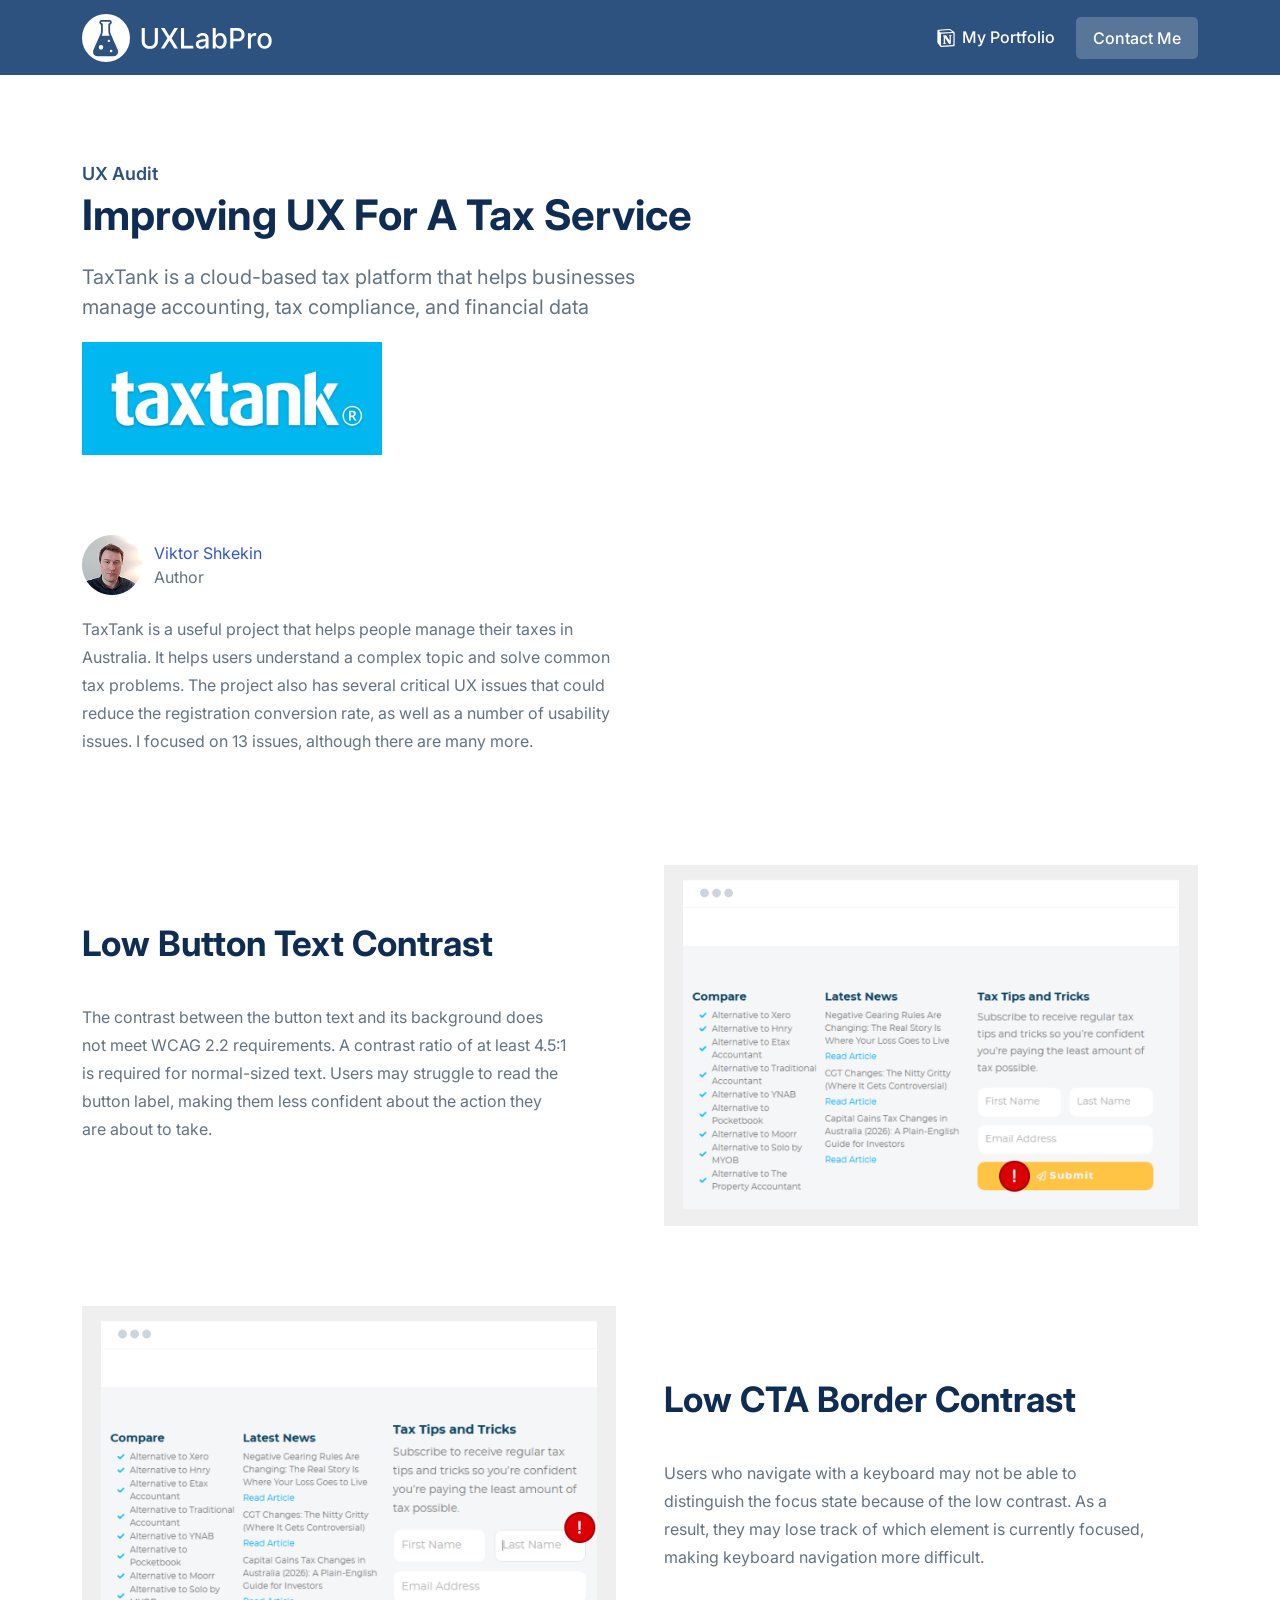
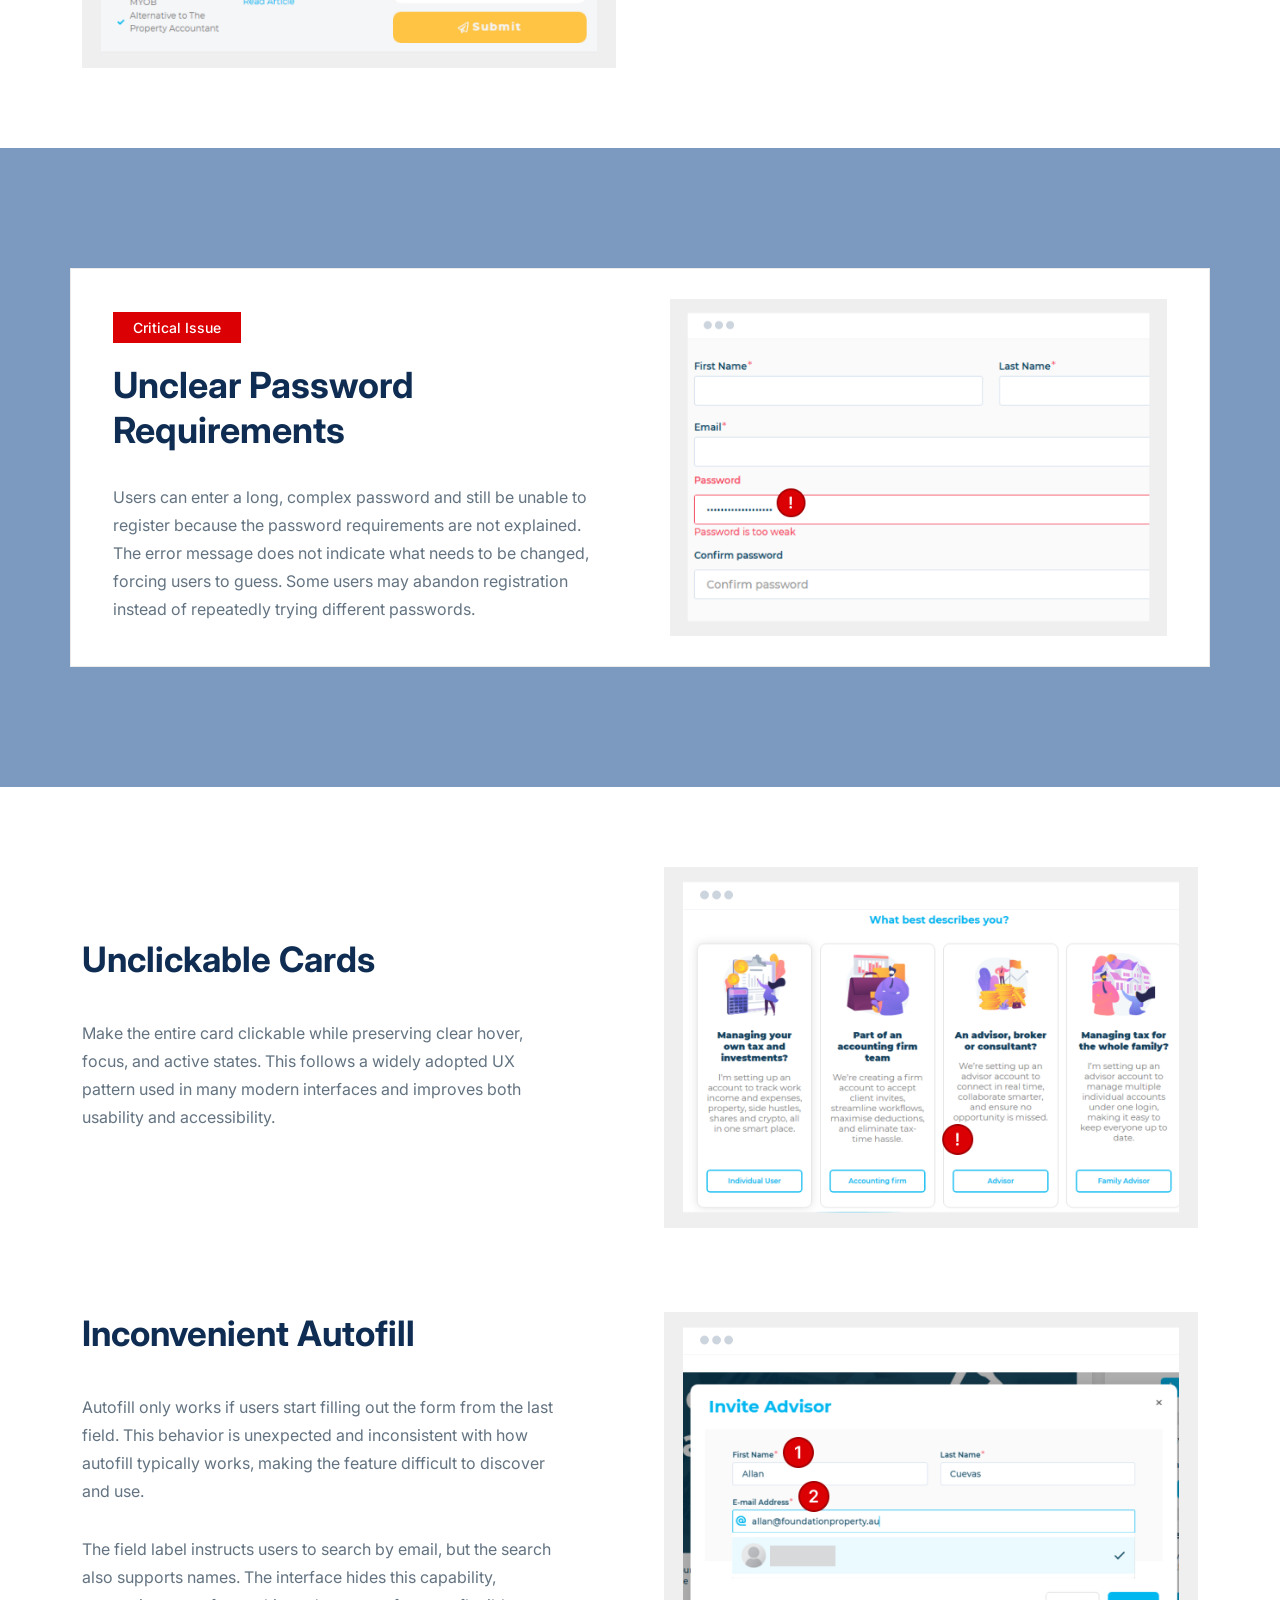
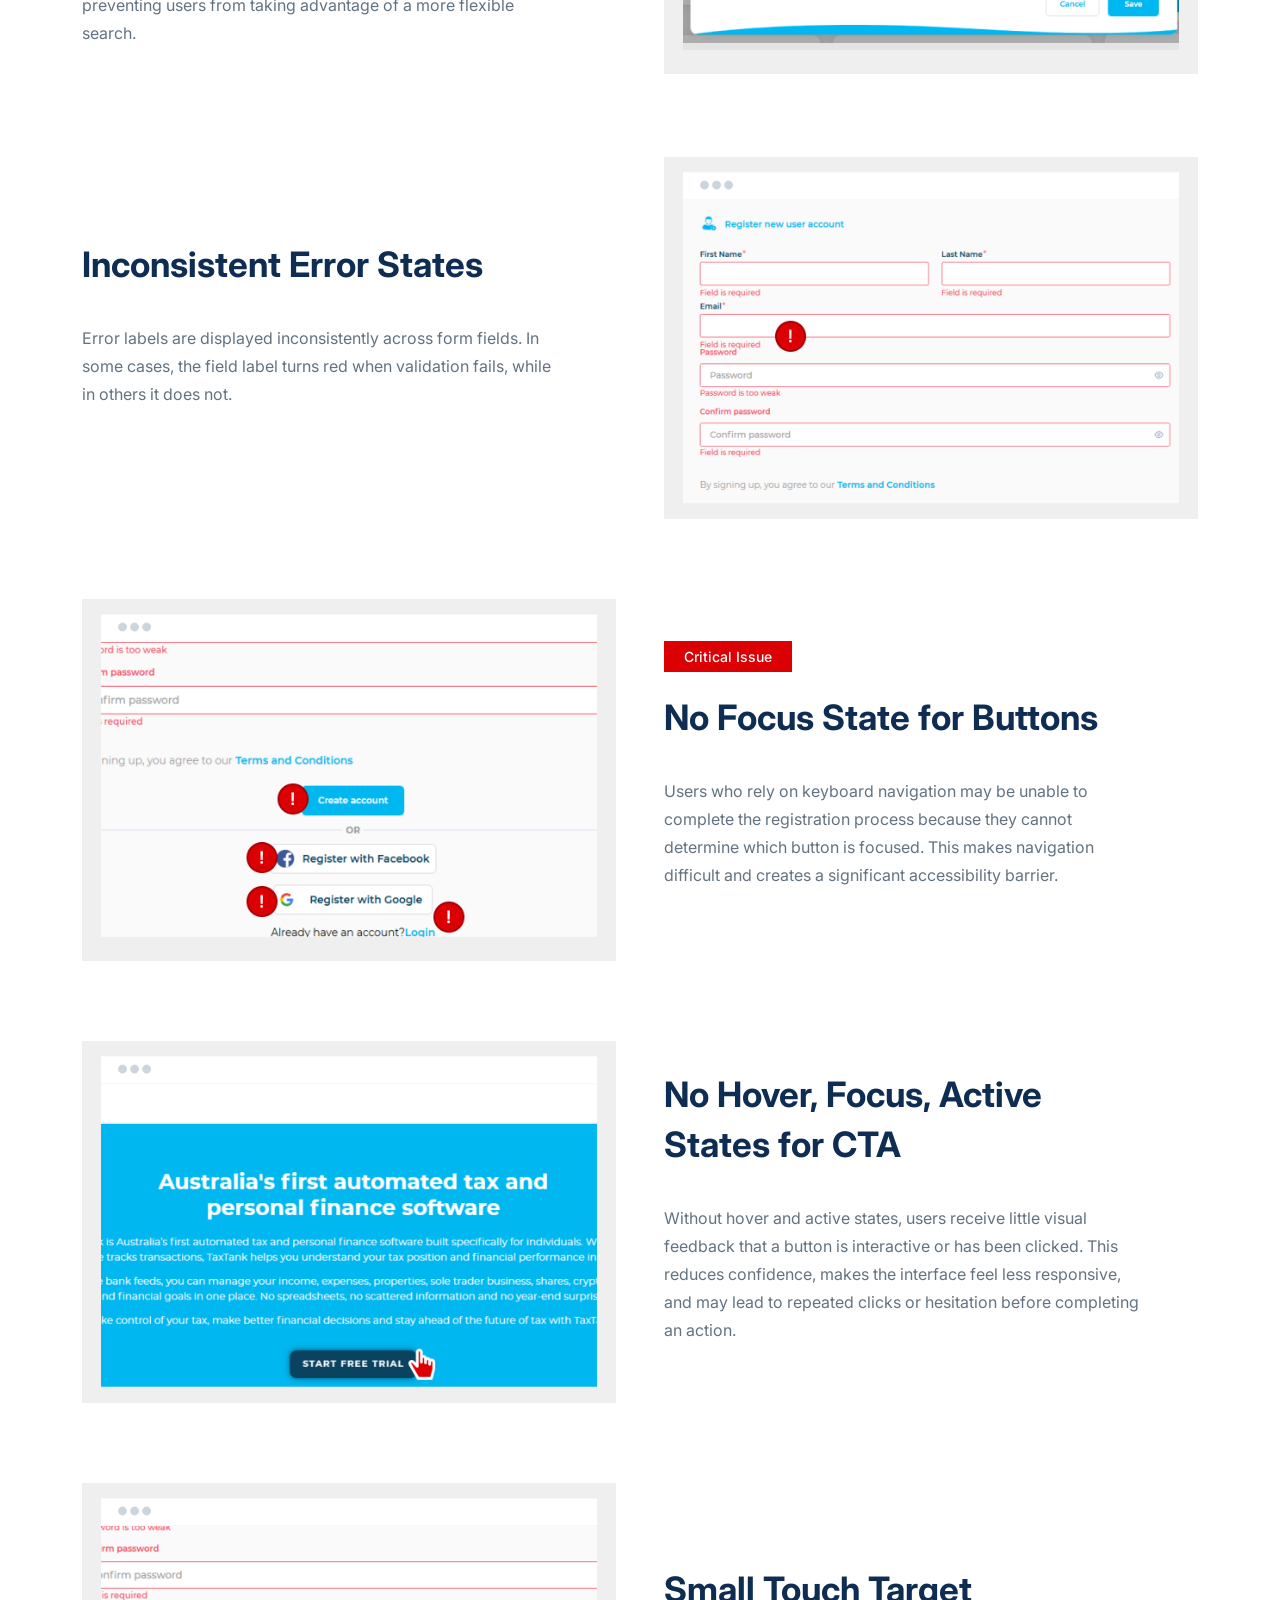
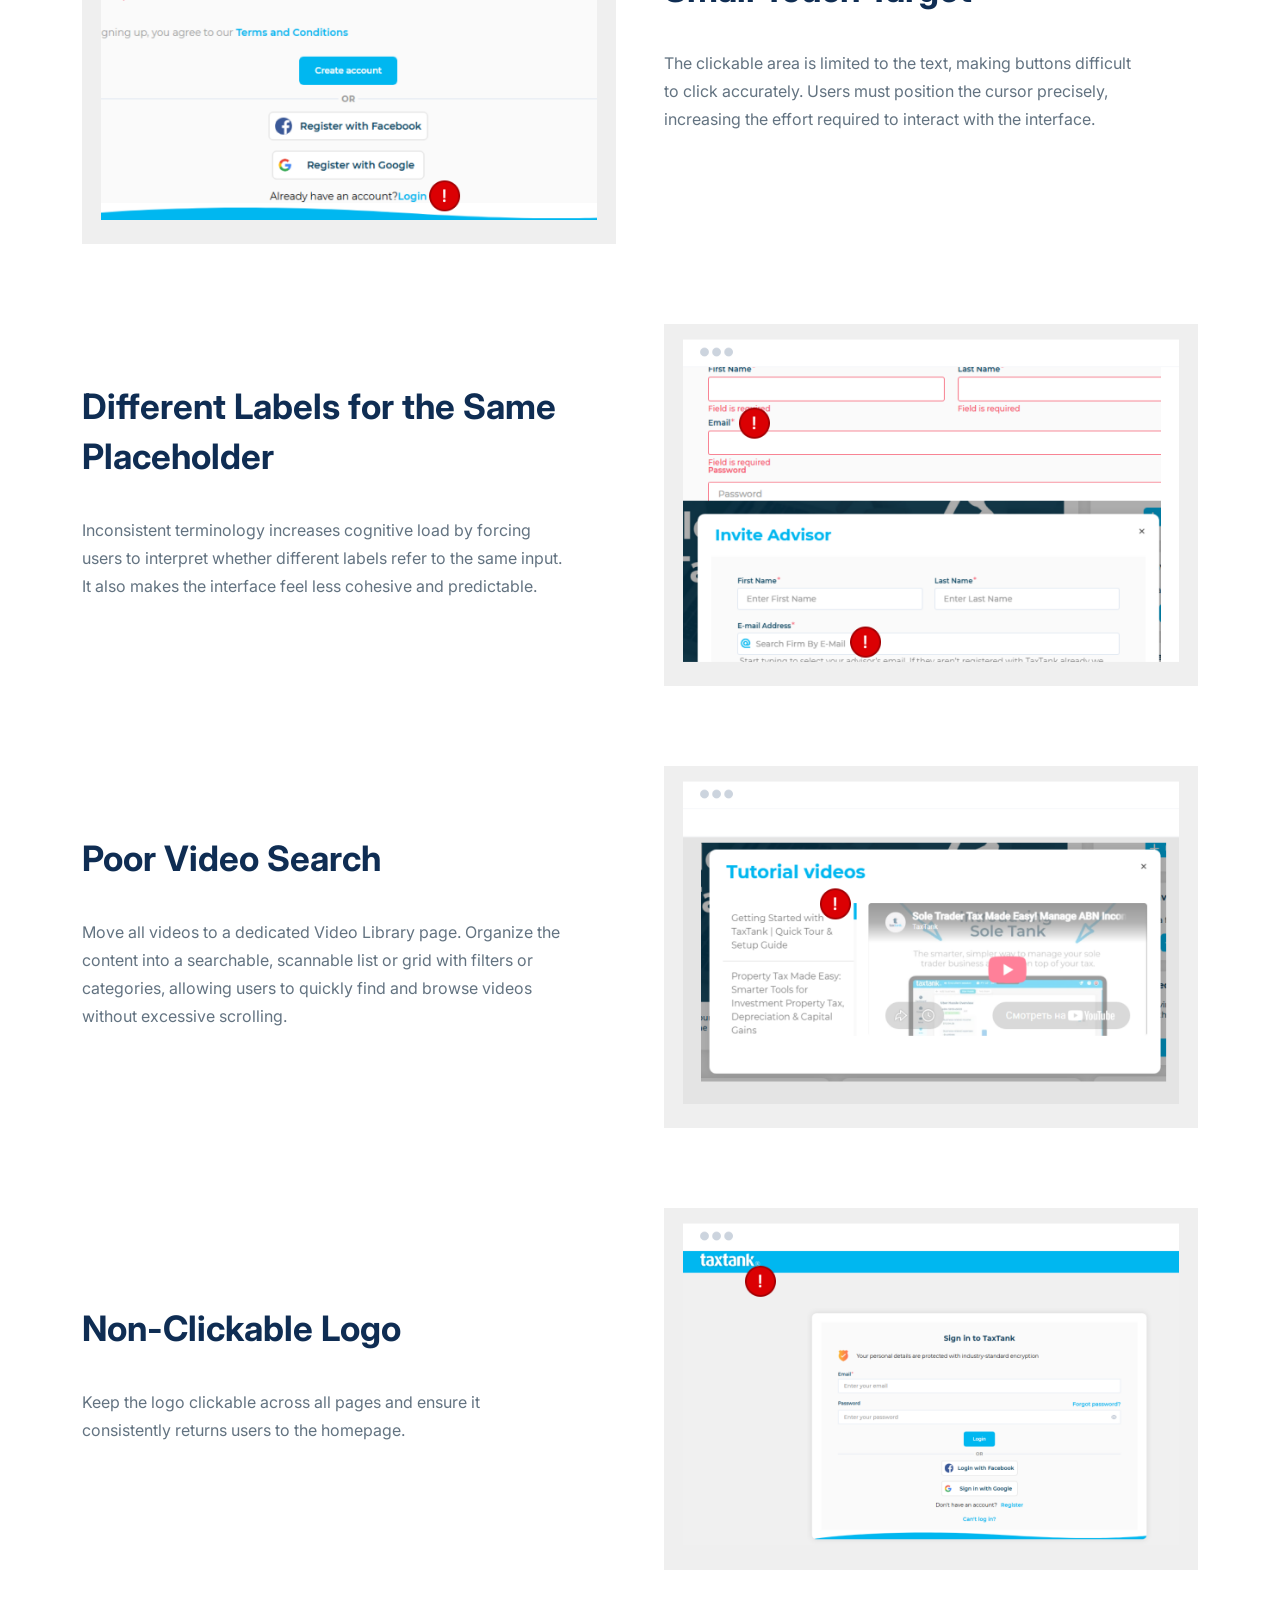
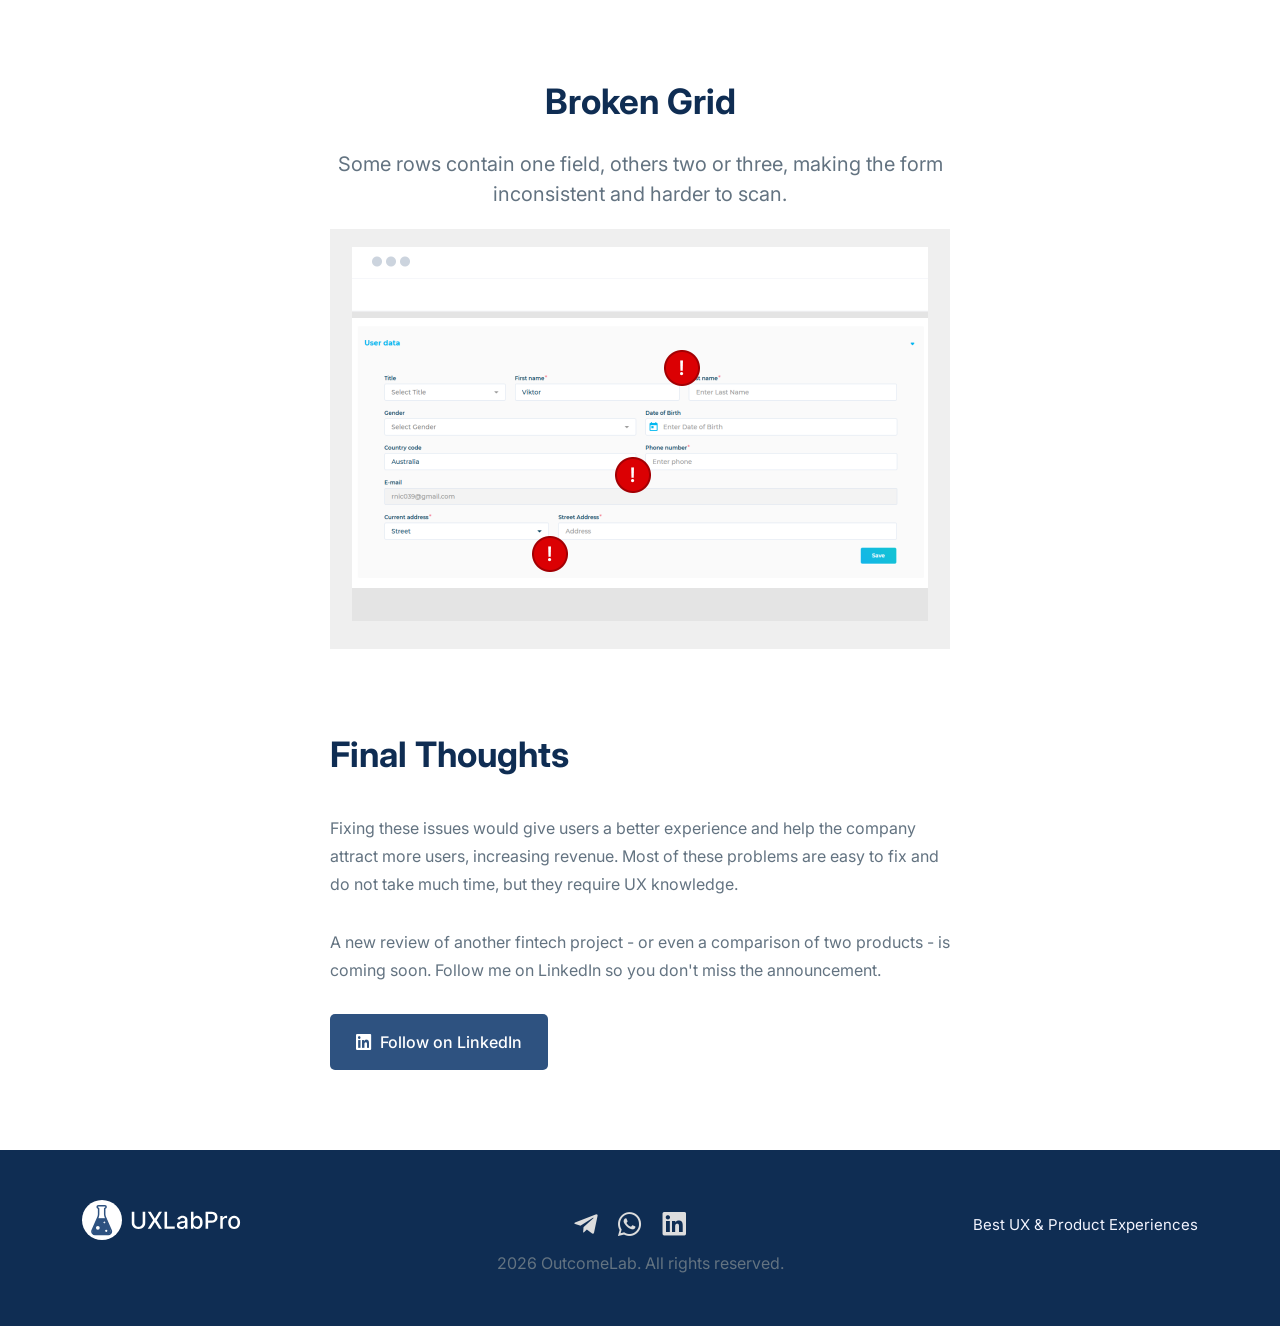
==== commit 05d9d9fa: "Add files via upload" ====
--- a/taxtank.html
+++ b/taxtank.html
@@ -204,7 +204,7 @@
                 TaxTank is a cloud-based tax platform that helps businesses manage accounting, tax compliance, and
                 financial data
               </p>
-              <div class="ud-blog-image">
+              <div class="ud-blog-image ud-blog-lable">
 
                 <img src="images/img/tax.jpg" alt="blog">
 
--- a/css/style.css
+++ b/css/style.css
@@ -686,7 +686,7 @@
 
 .ud-hero-buttons .ud-white-btn:hover {
   box-shadow: 0px 0px 25px rgba(0, 0, 0, 0.2);
-  background: #fefefe;
+  background: #a9a9a9;
   color: var(--primary-color);
 }
 
@@ -707,6 +707,7 @@
   max-width: 250px;
 }
 
+
 .ud-hero-brands-wrapper img:hover {
   opacity: 1;
 }
@@ -717,11 +718,12 @@
 }
 
 .ud-hero-image {
-  max-width: 845px;
+  max-width: 190px;
   margin: auto;
   text-align: center;
   position: relative;
   z-index: 1;
+  margin-bottom: 40px;
 }
 
 .ud-hero-image img {
@@ -796,7 +798,6 @@
 
 .ud-section-title h2 {
   font-weight: 700;
-  font-size: 42px;
   line-height: 55px;
   text-transform: capitalize;
   color: var(--heading-color);
@@ -2026,6 +2027,10 @@
   -ms-transition: all 0.3s ease-out 0s;
   -o-transition: all 0.3s ease-out 0s;
   transition: all 0.3s ease-out 0s;
+}
+
+.ud-blog-lable {
+  max-width: 300px;
 }
 
 .ud-single-blog .ud-blog-date {
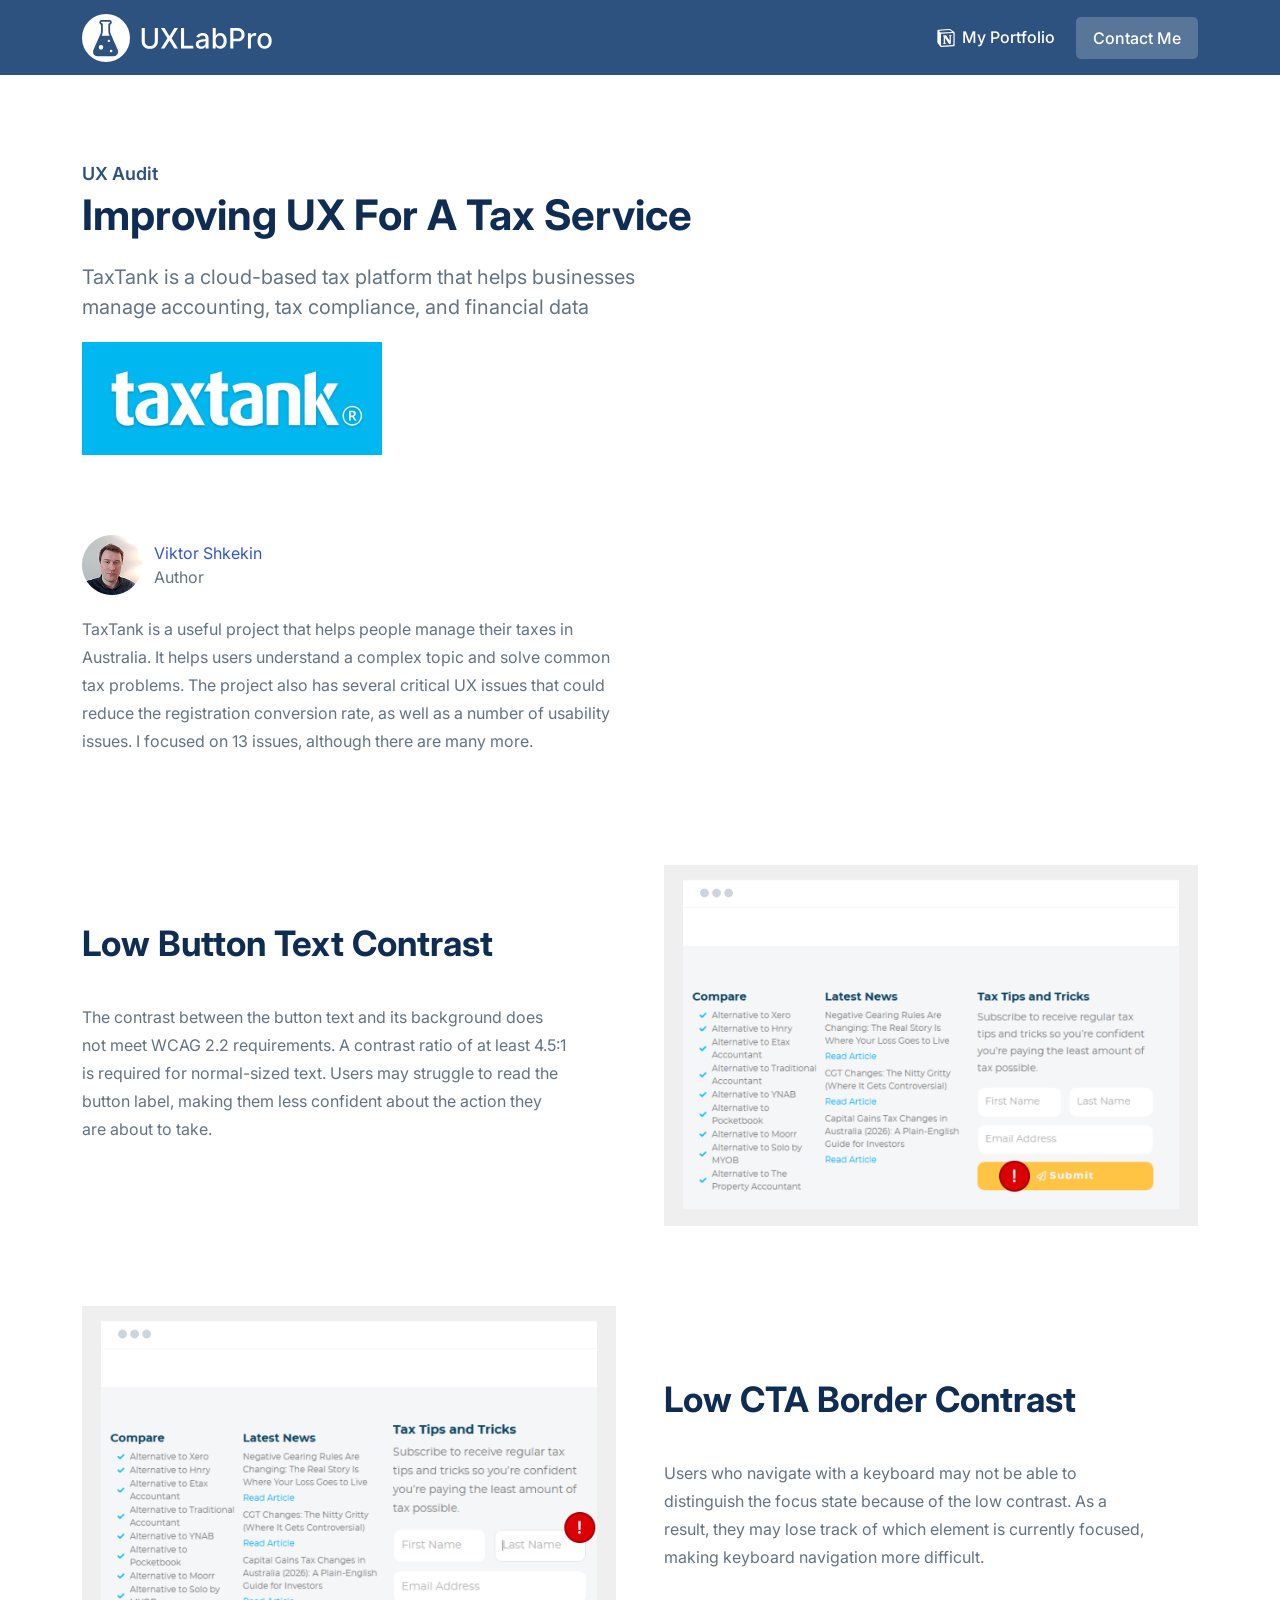
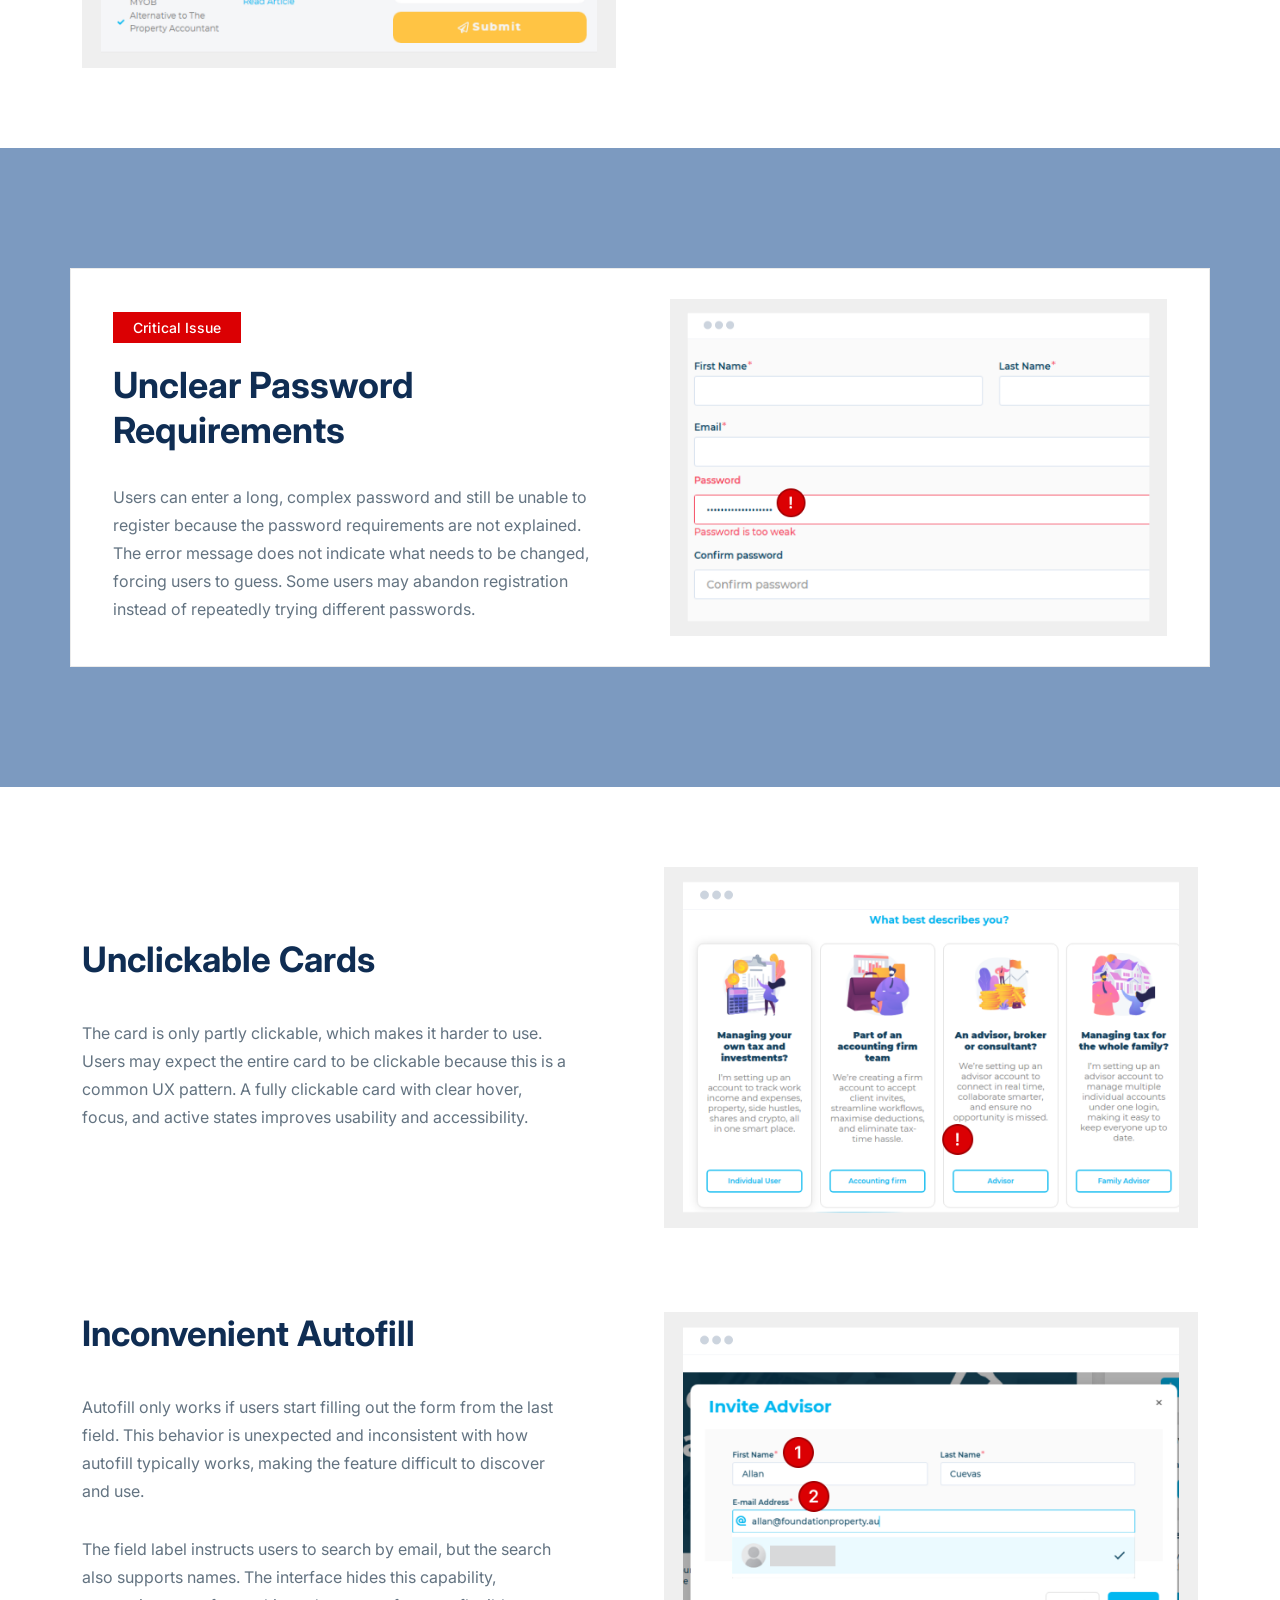
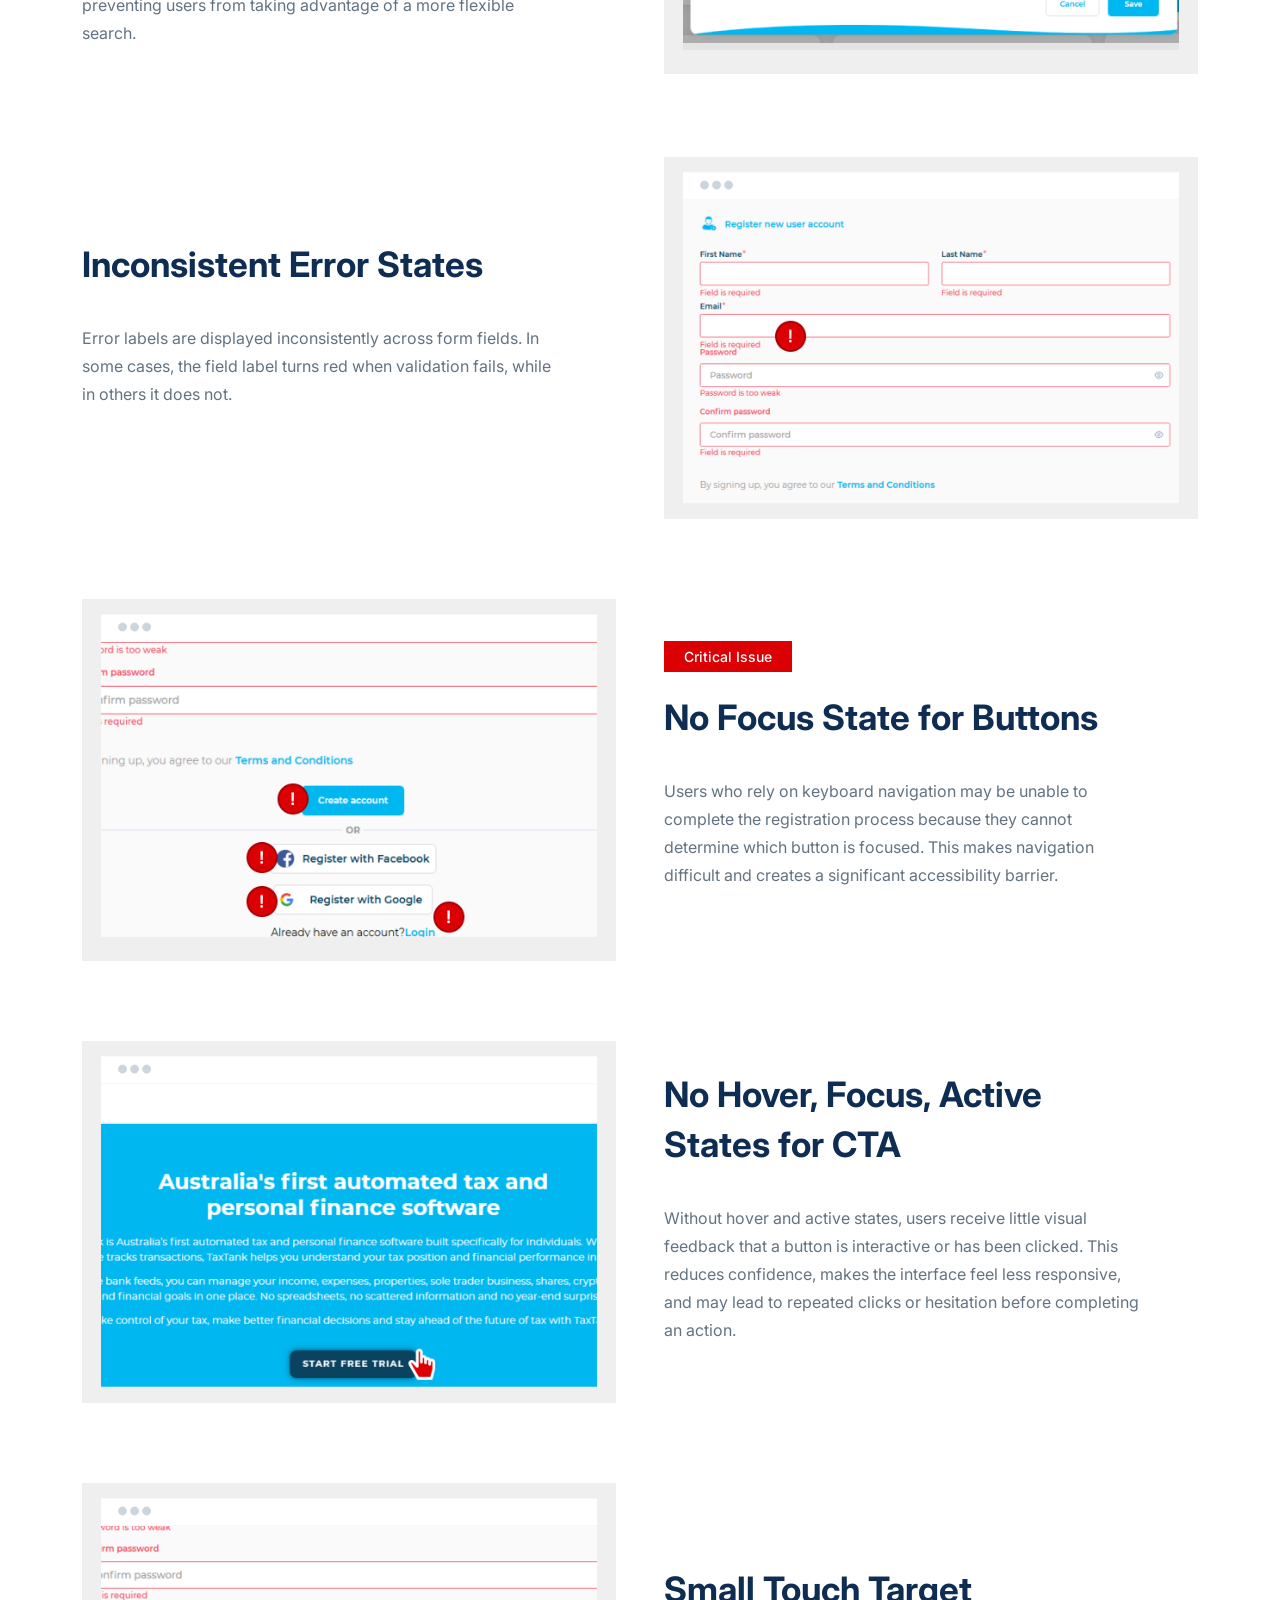
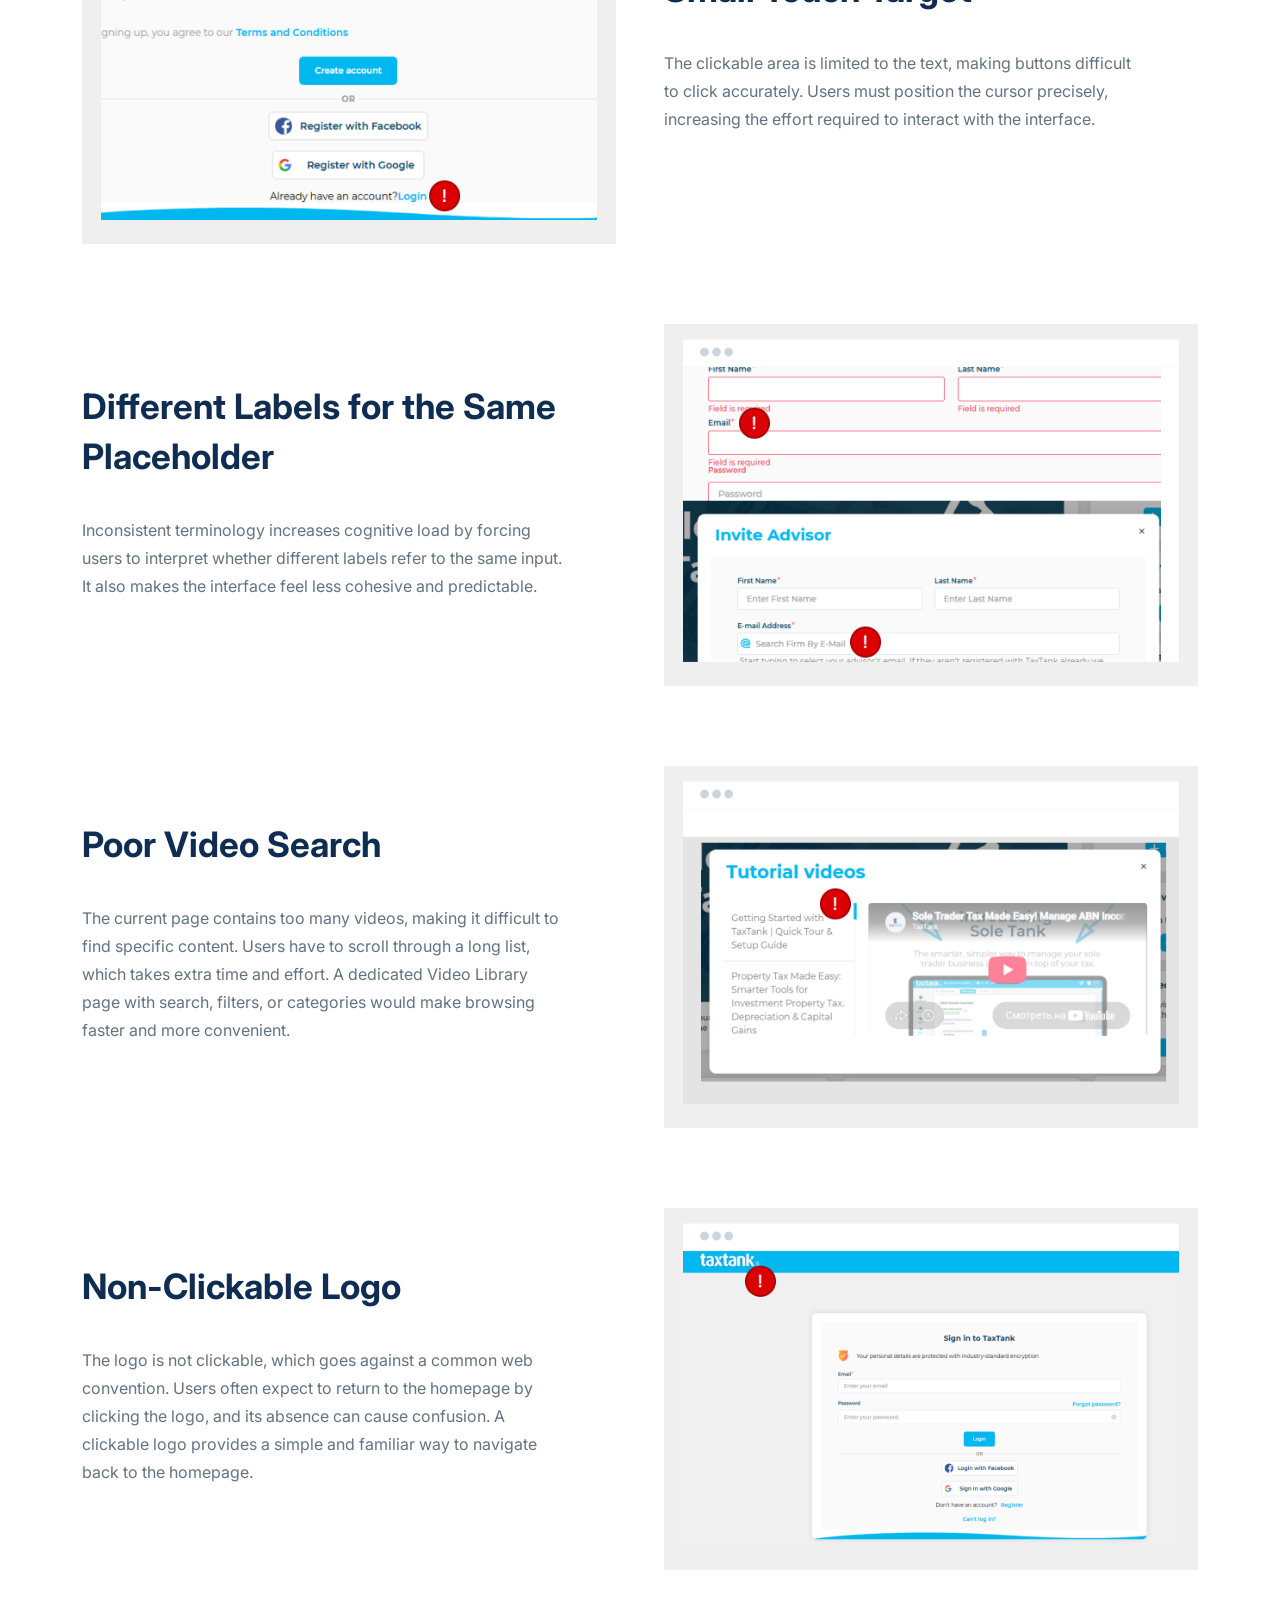
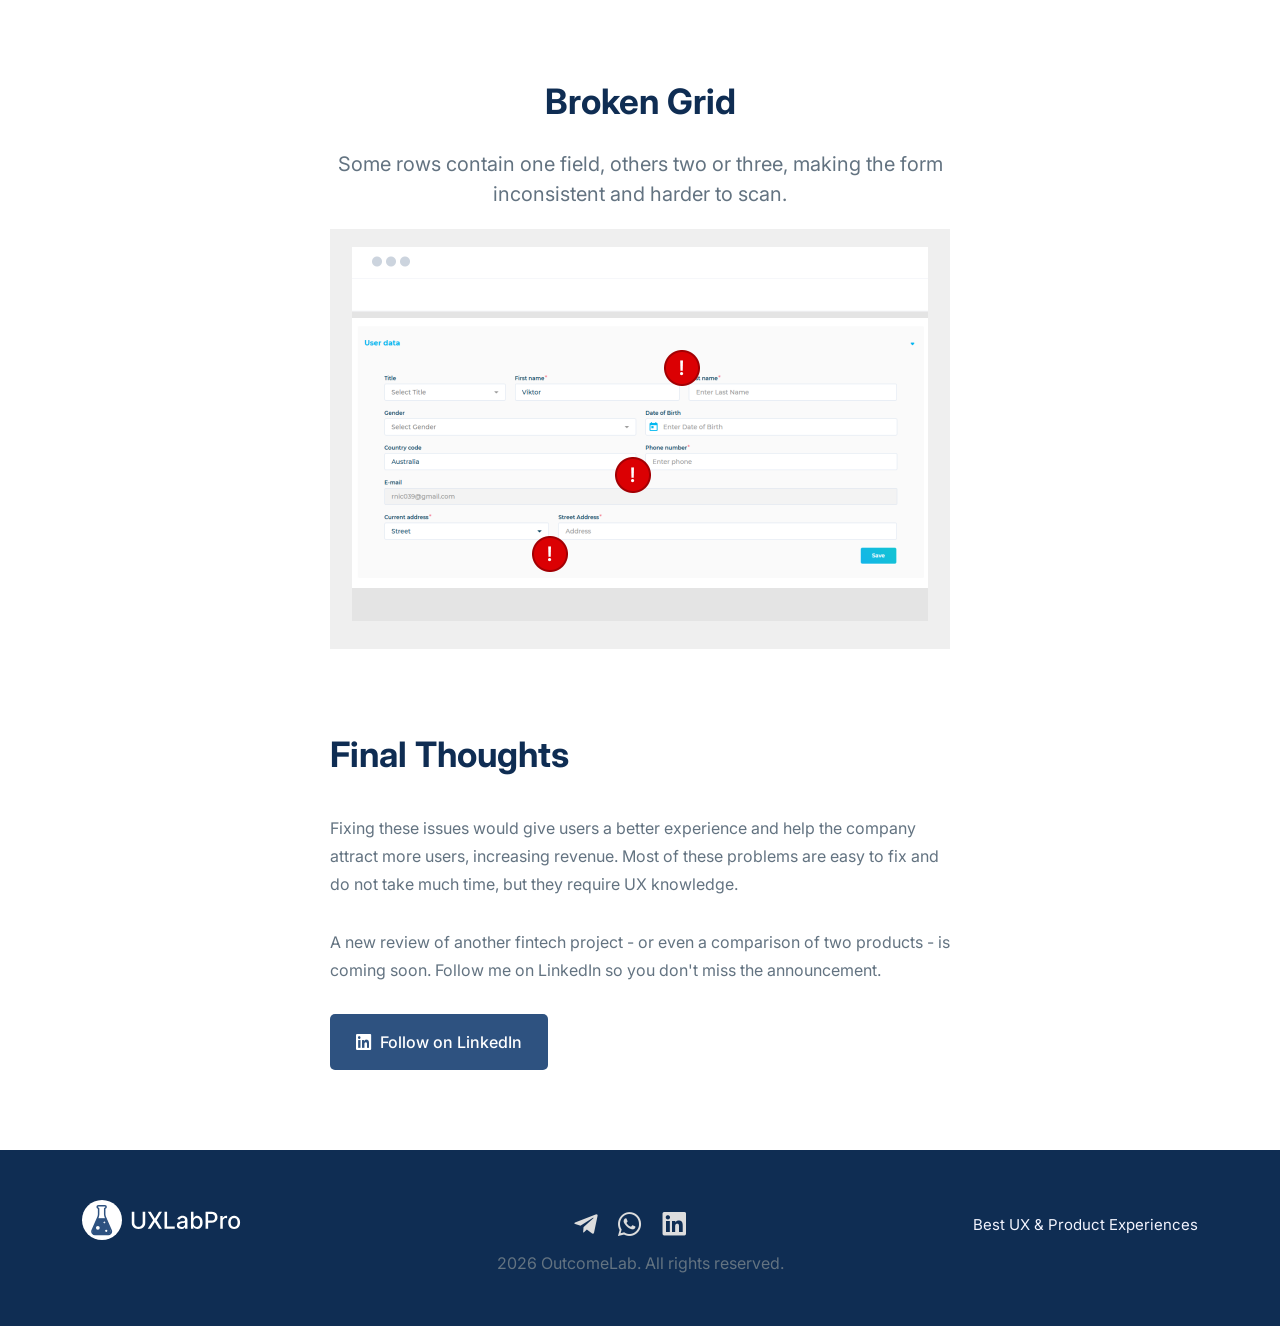
==== commit 8a82c88f: "Add files via upload" ====
--- a/taxtank.html
+++ b/taxtank.html
@@ -240,7 +240,7 @@
             </div>
           </div>
 
-          <p class="ud-blog-details-para">
+          <p class="ud-blog-details-para ">
             TaxTank is a useful project that helps people manage their taxes in Australia. It helps users understand a
             complex topic and solve common tax problems. The project also has several critical UX issues that could
             reduce the registration conversion rate, as well as a number of usability issues. I focused on 13 issues,
@@ -371,8 +371,9 @@
               Unclickable Cards
             </h2>
             <p class="ud-blog-details-para">
-              Make the entire card clickable while preserving clear hover, focus, and active states. This follows a
-              widely adopted UX pattern used in many modern interfaces and improves both usability and accessibility.
+              The card is only partly clickable, which makes it harder to use. Users may expect the entire card to be
+              clickable because this is a common UX pattern. A fully clickable card with clear hover, focus, and active
+              states improves usability and accessibility.
             </p>
           </div>
         </div>
@@ -607,9 +608,9 @@
               Poor Video Search
             </h2>
             <p class="ud-blog-details-para">
-              Move all videos to a dedicated Video Library page. Organize the content into a searchable, scannable list
-              or grid with filters or categories, allowing users to quickly find and browse videos without excessive
-              scrolling.
+              The current page contains too many videos, making it difficult to find specific content. Users have to
+              scroll through a long list, which takes extra time and effort. A dedicated Video Library page with search,
+              filters, or categories would make browsing faster and more convenient.
             </p>
           </div>
         </div>
@@ -639,7 +640,9 @@
               Non-Clickable Logo
             </h2>
             <p class="ud-blog-details-para">
-              Keep the logo clickable across all pages and ensure it consistently returns users to the homepage.
+              The logo is not clickable, which goes against a common web convention. Users often expect to return to the
+              homepage by clicking the logo, and its absence can cause confusion. A clickable logo provides a simple and
+              familiar way to navigate back to the homepage.
             </p>
           </div>
         </div>
@@ -663,11 +666,11 @@
     <div class="container mt-4">
       <div class="row">
         <div class="col-lg-12">
-          <div class="ud-section-title mx-auto text-center mt-5">
+          <div class="ud-section-title mx-auto text-center mt-5 ud-blog-details-para-blog">
             <h2 class="ud-blog-details-title">
               Broken Grid
             </h2>
-            <p class="ud-blog-details-para">
+            <p class="ud-blog-details-para ">
               Some rows contain one field, others two or three, making the form inconsistent and harder to scan.
             </p>
             <div class="zoom-card">
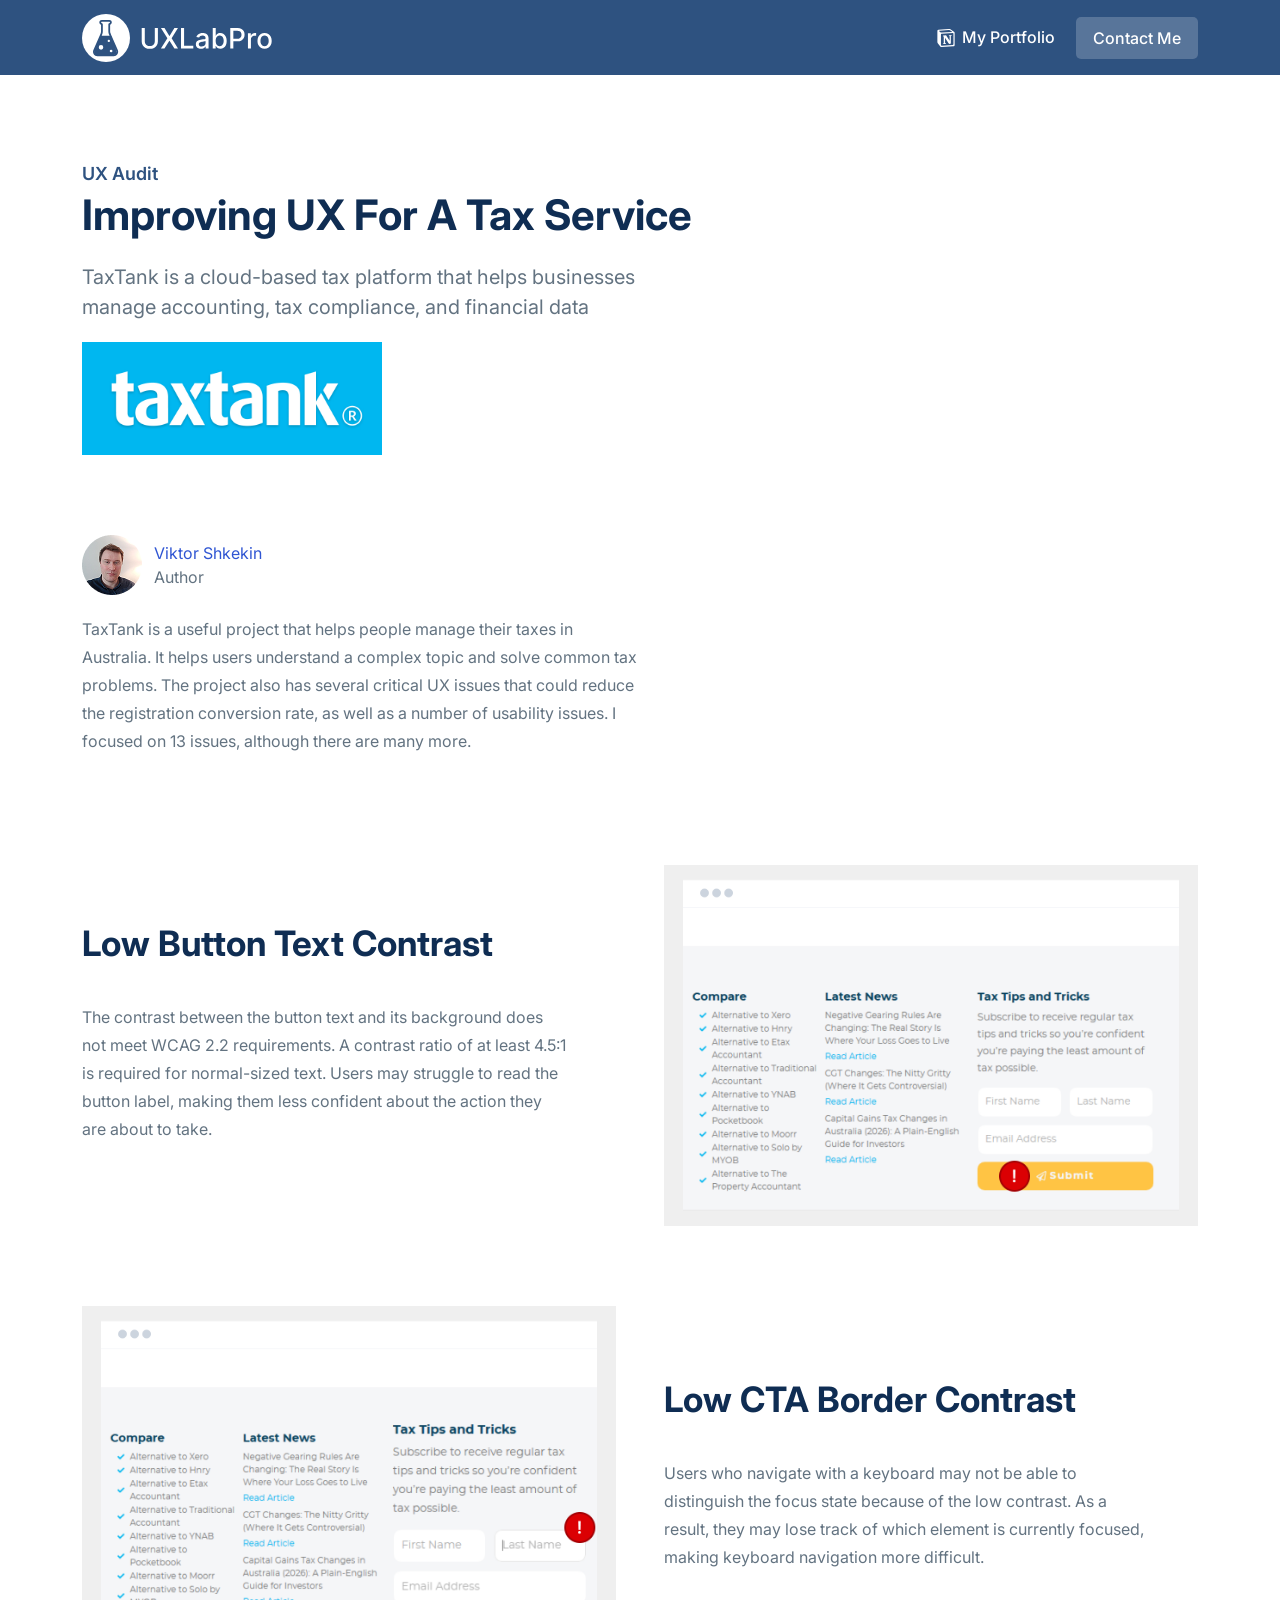
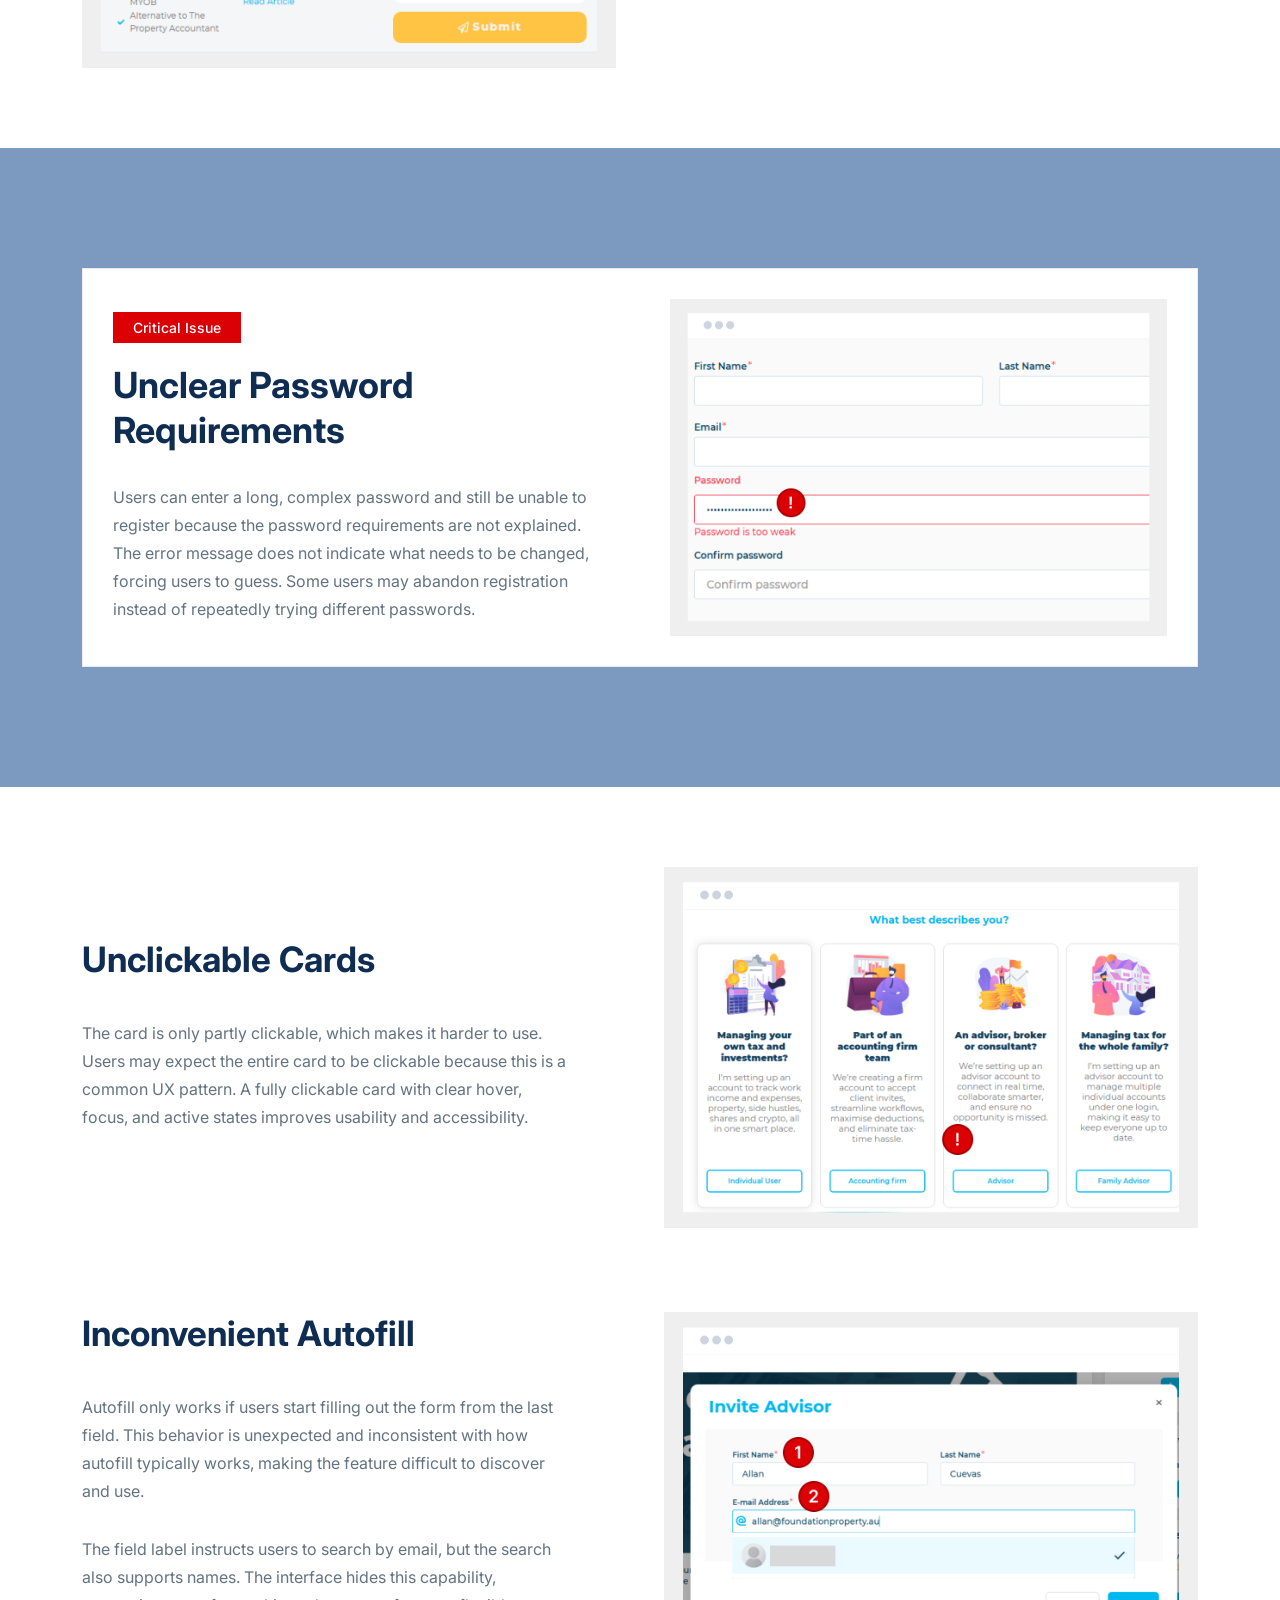
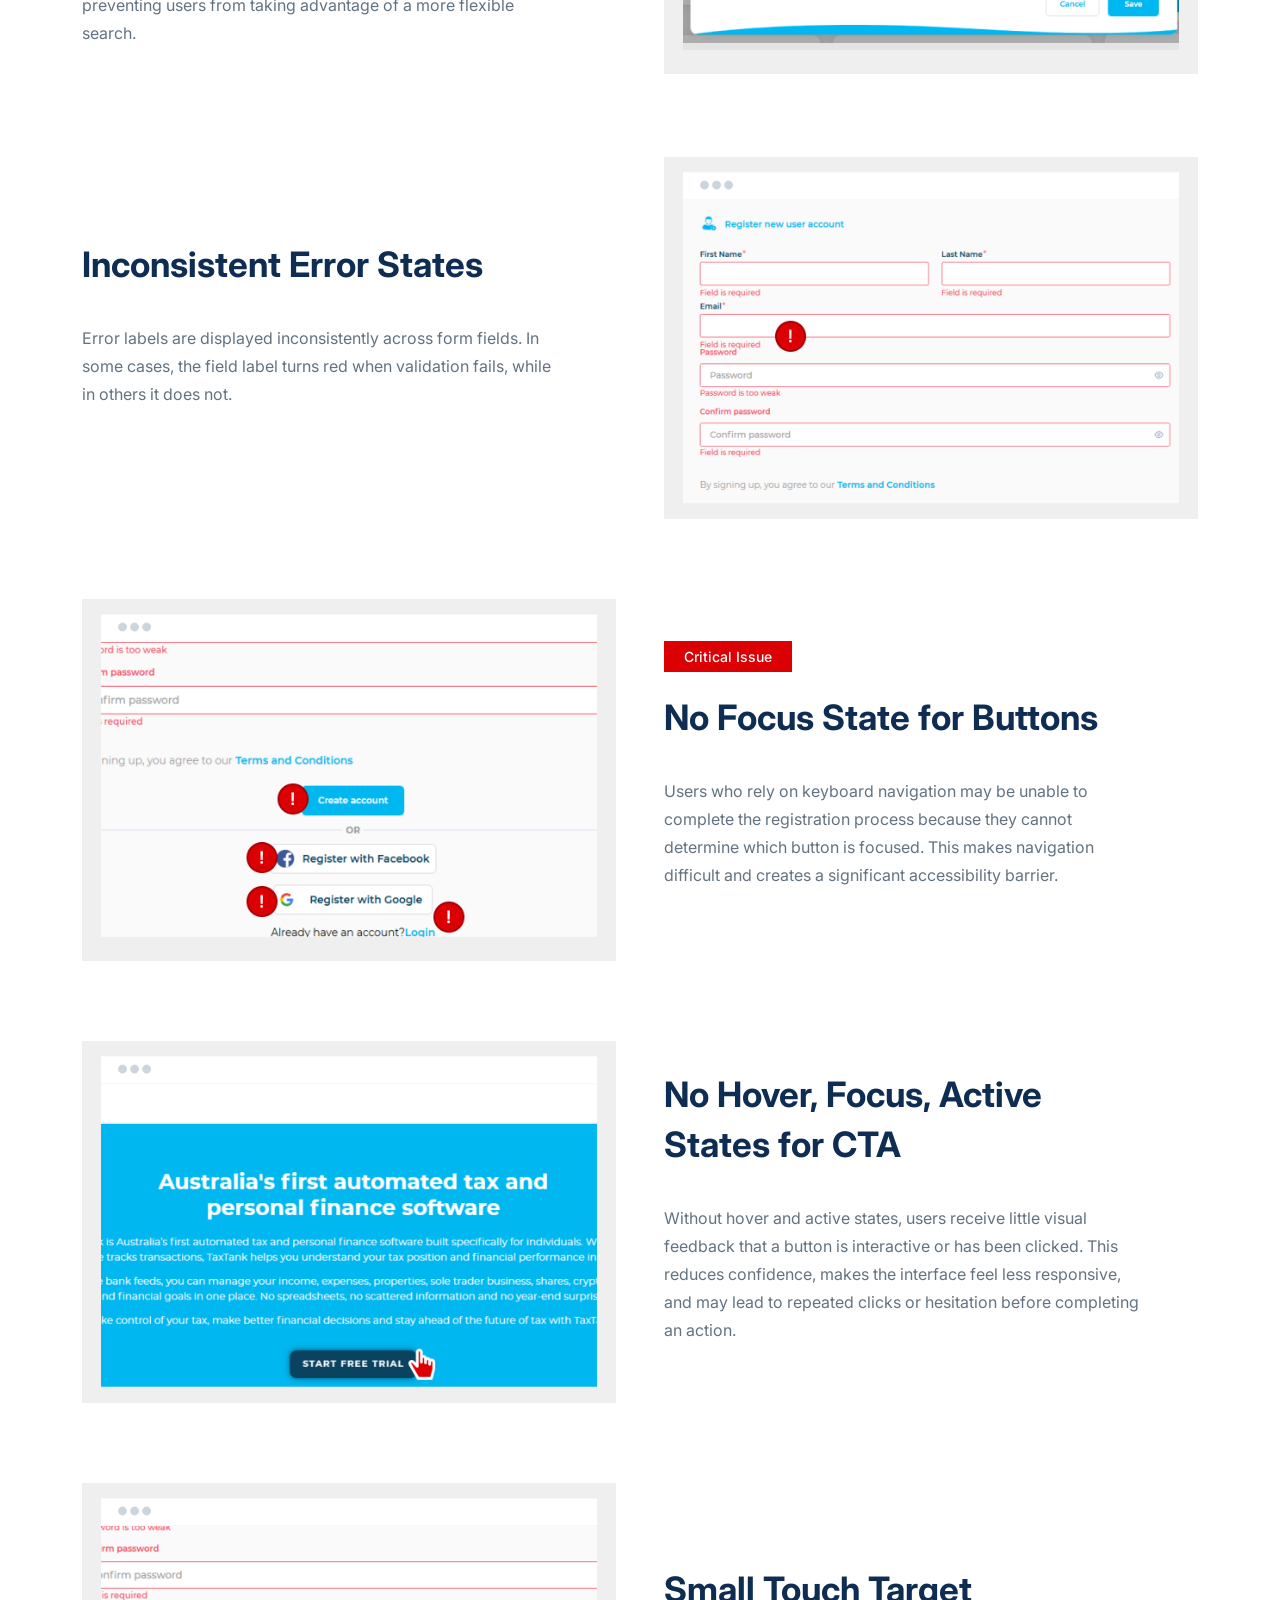
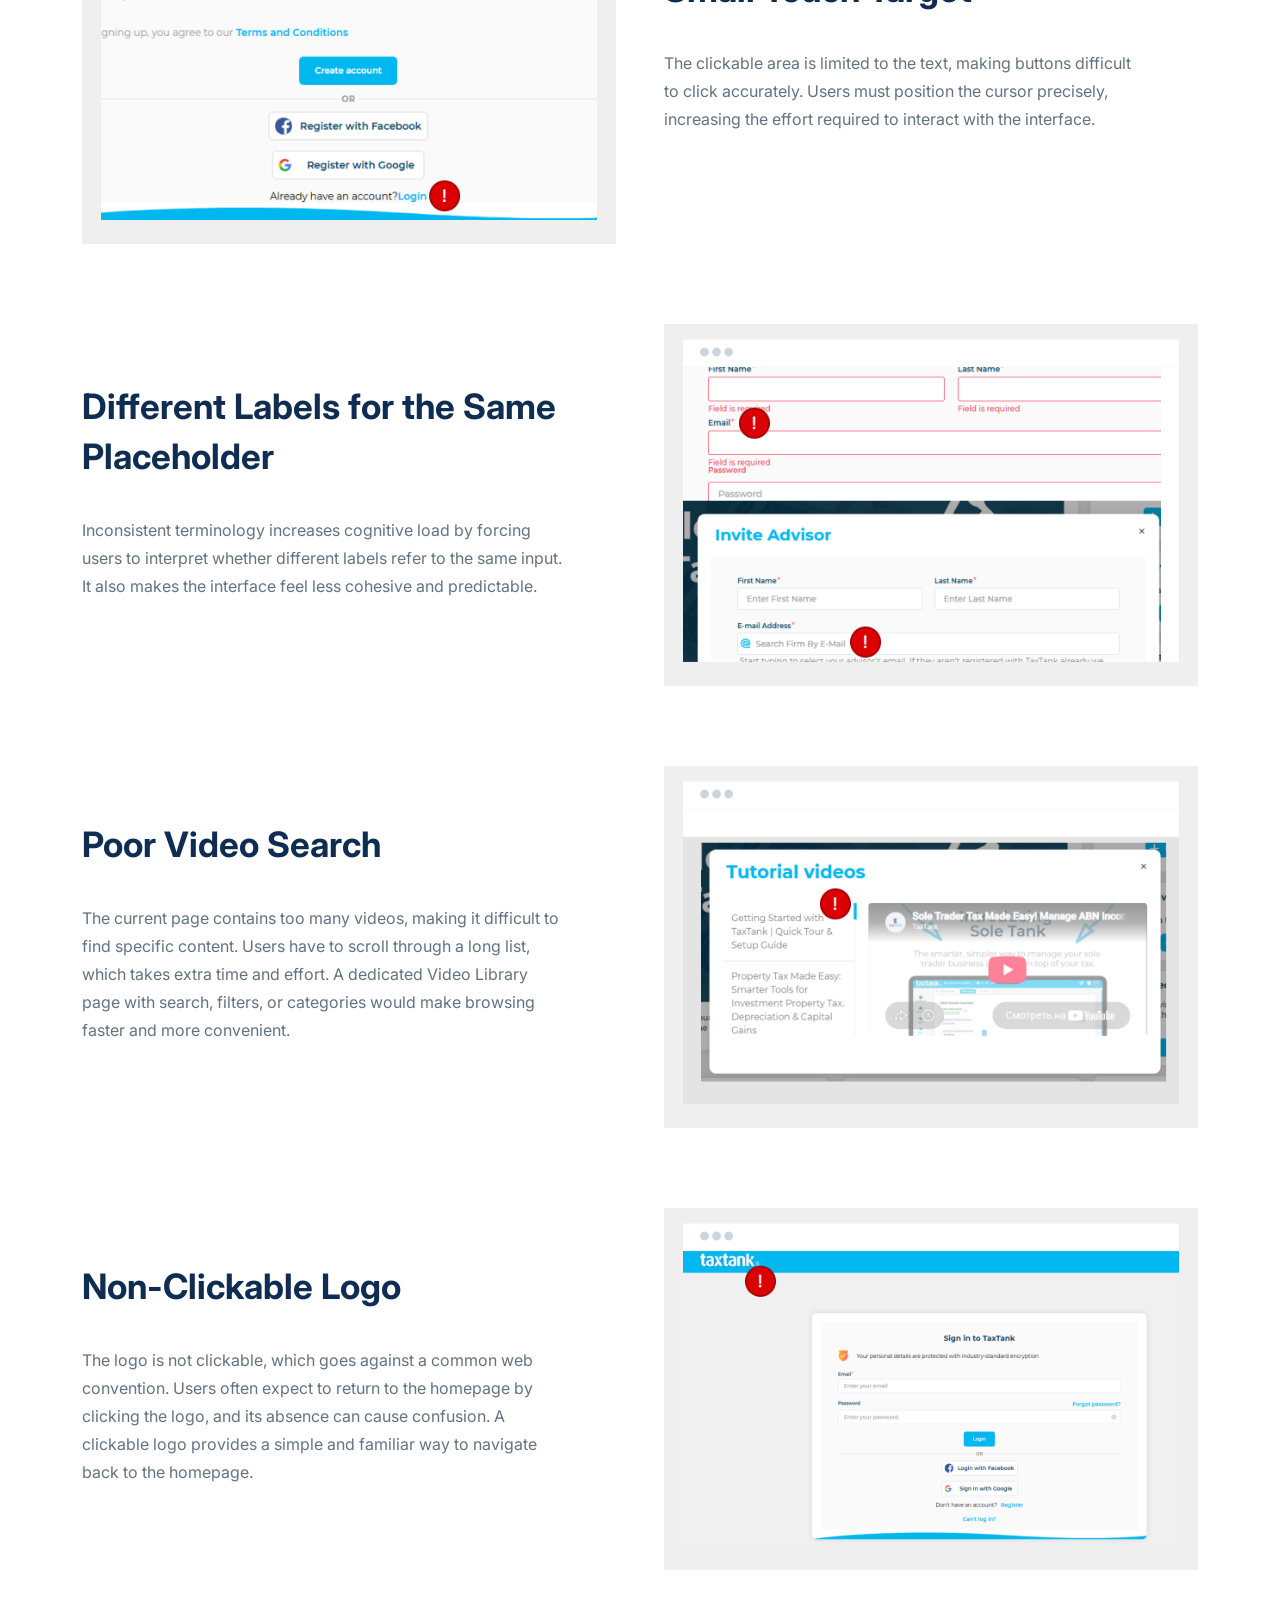
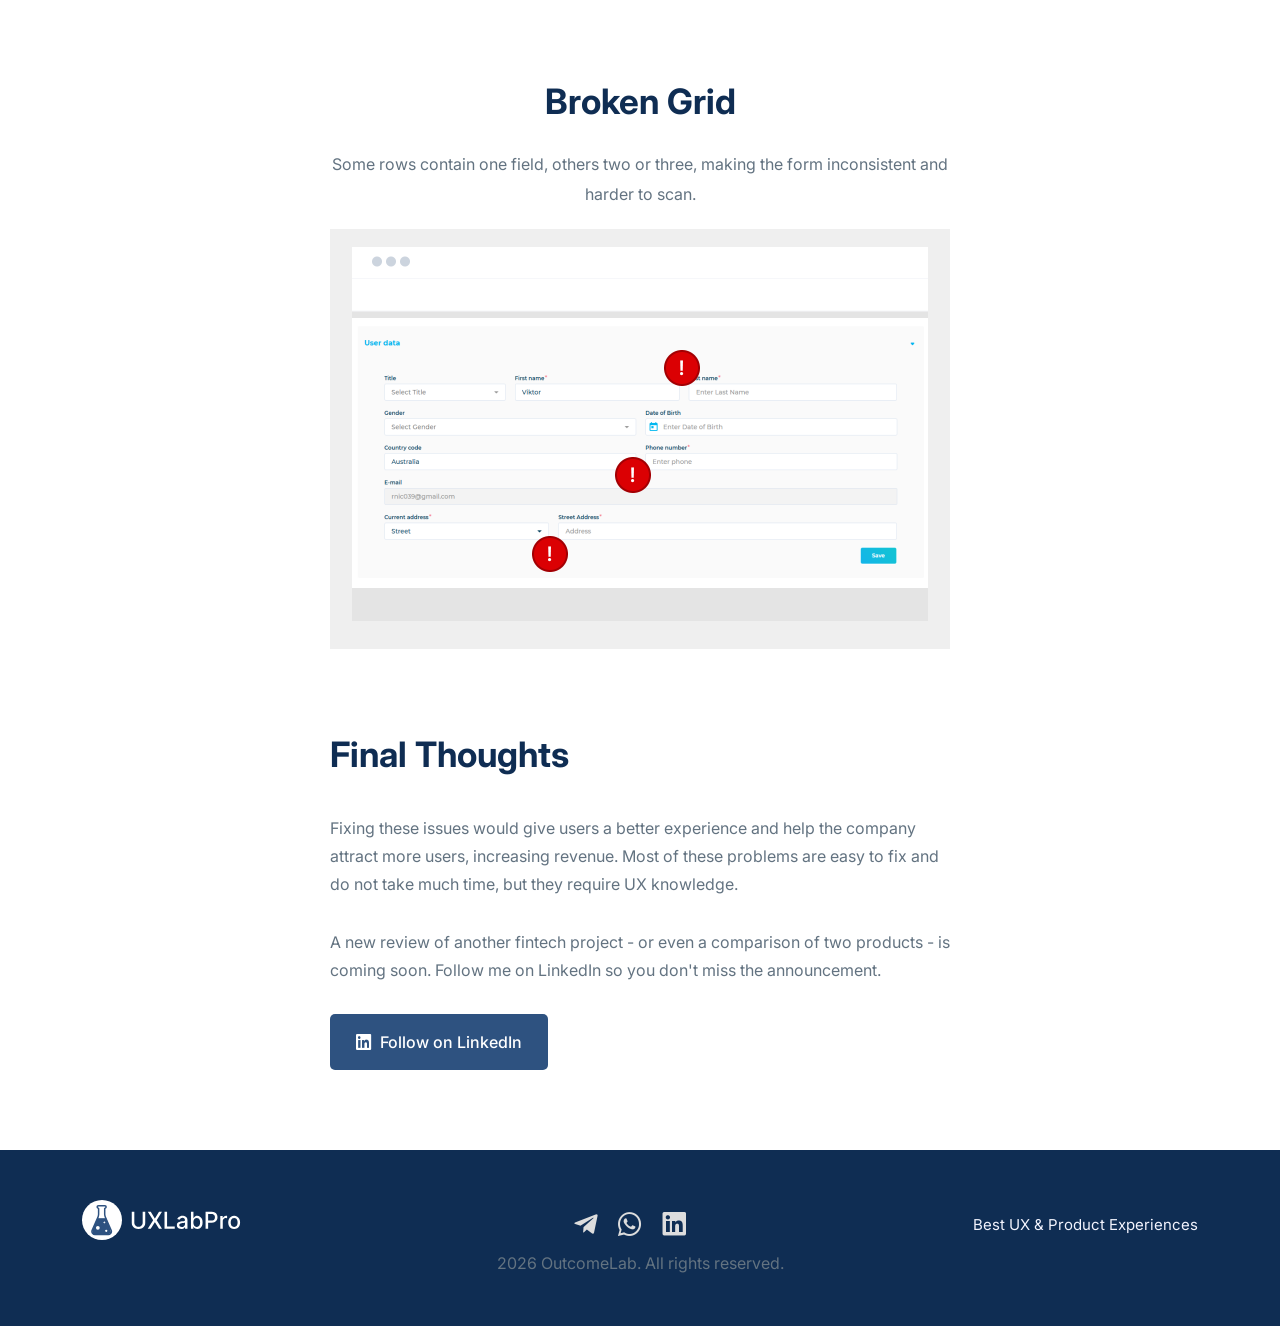
==== commit 19ab5dd6: "Add files via upload" ====
--- a/taxtank.html
+++ b/taxtank.html
@@ -342,7 +342,7 @@
               </div>
             </div>
 
-            <div class="col-lg-6 zoom-card gap-mobile">
+            <div class="col-lg-6 zoom-card">
               <div class="ud-blog-sidebar">
 
                 <div class="ud-blog-image ud-about-image">
--- a/css/style.css
+++ b/css/style.css
@@ -804,11 +804,17 @@
   margin-bottom: 20px;
 }
 
+.ud-section-title .ud-blog-details-para {
+  font-size: 16px;
+}
+
 .ud-section-title p {
   font-size: 20px;
   line-height: 30px;
   margin-bottom: 20px;
 }
+
+
 
 @media (max-width: 767px) {
   .ud-section-title p {
@@ -915,6 +921,7 @@
   display: flex;
   justify-content: space-between;
   align-items: center;
+
 }
 
 @media only screen and (min-width: 768px) and (max-width: 991px),
@@ -929,14 +936,12 @@
 }
 
 @media (max-width: 767px) {
-  .ud-about-content-wrapper {
-    padding: 50px 30px;
-  }
+  .ud-about-content-wrapper {}
 }
 
 @media only screen and (min-width: 576px) and (max-width: 767px) {
   .ud-about-content-wrapper {
-    padding: 50px;
+    padding: 30px;
   }
 }
 
